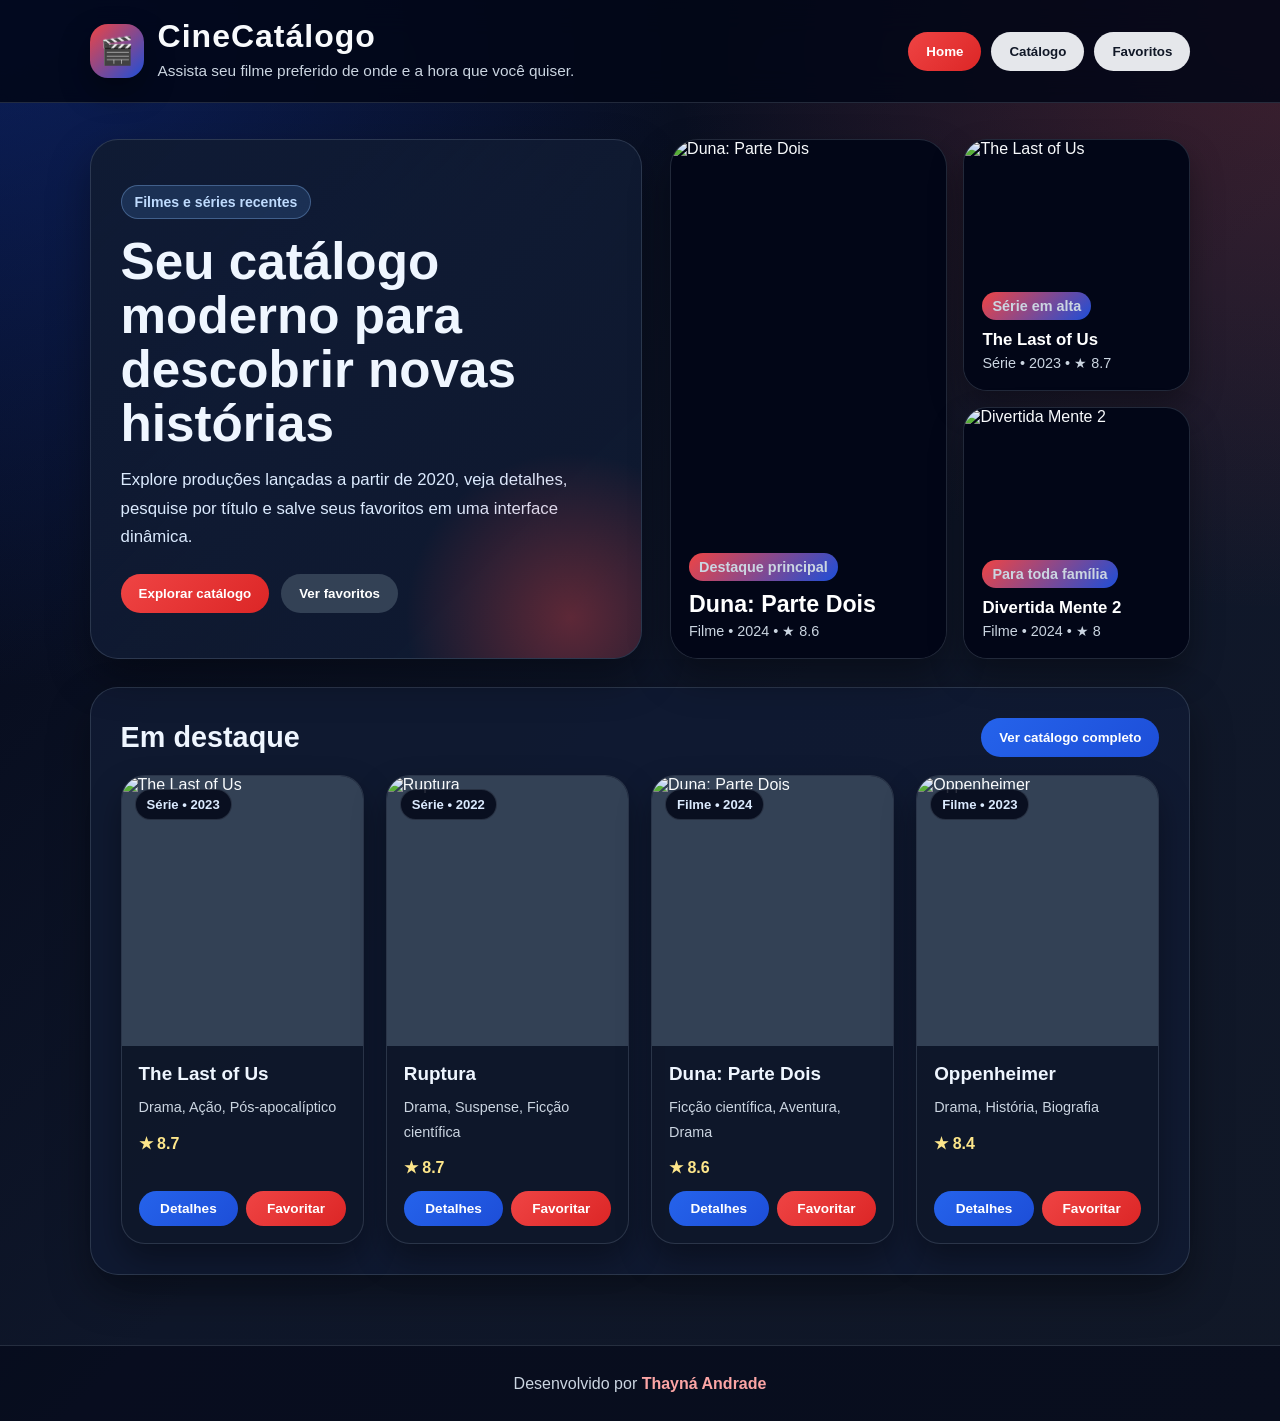
==== index.html @ d2de78ad "Update index.html" ====
<!-- Linha 1: Informa ao navegador que o arquivo usa HTML5. -->
<!DOCTYPE html>
<!-- Linha 2: Inicia o documento HTML e define o idioma da página. -->
<html lang="pt-BR">
<!-- Linha 3: Inicia a área de configurações do documento. -->
<head>
  <!-- Linha 4: Define a codificação de caracteres para aceitar acentos. -->
  <meta charset="UTF-8">
  <!-- Linha 5: Ajusta a visualização do site em telas menores. -->
  <meta name="viewport" content="width=device-width, initial-scale=1.0">
  <!-- Linha 6: Define o título que aparece na aba do navegador. -->
  <title>CinePlay</title>

  <!-- Linha 8: Inicia o bloco de CSS interno do site. -->
  <style>
    /* Linha 9: Inicia a estilização do seletor *. */
    * {
      /* Linha 10: Define a propriedade CSS box-sizing. */
      box-sizing: border-box;
      /* Linha 11: Define a propriedade CSS margin. */
      margin: 0;
      /* Linha 12: Define a propriedade CSS padding. */
      padding: 0;
    /* Linha 13: Fecha o bloco de estilização atual. */
    }

    /* Linha 15: Inicia a estilização do seletor :root. */
    :root {
      /* Linha 16: Define a propriedade CSS --azul-card. */
      --azul-card: #101b33;
      /* Linha 17: Define a propriedade CSS --azul-medio. */
      --azul-medio: #1d4ed8;
      /* Linha 18: Define a propriedade CSS --azul-claro. */
      --azul-claro: #60a5fa;
      /* Linha 19: Define a propriedade CSS --vermelho. */
      --vermelho: #ef4444;
      /* Linha 20: Define a propriedade CSS --texto. */
      --texto: #f8fafc;
      /* Linha 21: Define a propriedade CSS --texto-suave. */
      --texto-suave: #cbd5e1;
      /* Linha 22: Define a propriedade CSS --borda. */
      --borda: rgba(148, 163, 184, 0.22);
    /* Linha 23: Fecha o bloco de estilização atual. */
    }

    /* Linha 25: Inicia a estilização do seletor body. */
    body {
      /* Linha 26: Define a propriedade CSS font-family. */
      font-family: Arial, Helvetica, sans-serif;
      /* Linha 27: Define a propriedade CSS min-height. */
      min-height: 100vh;
      /* Linha 28: Define a propriedade CSS color. */
      color: var(--texto);
      /* Linha 29: Define a propriedade CSS background. */
      background:
        /* Linha 30: Mantém uma regra de estilo da página. */
        radial-gradient(circle at top left, rgba(29, 78, 216, 0.35), transparent 36%),
        /* Linha 31: Mantém uma regra de estilo da página. */
        radial-gradient(circle at top right, rgba(239, 68, 68, 0.22), transparent 32%),
        /* Linha 32: Mantém uma regra de estilo da página. */
        linear-gradient(135deg, #020617, #0f172a 55%, #111827);
    /* Linha 33: Fecha o bloco de estilização atual. */
    }

    /* Linha 35: Inicia a estilização do seletor header. */
    header {
      /* Linha 36: Define a propriedade CSS position. */
      position: sticky;
      /* Linha 37: Define a propriedade CSS top. */
      top: 0;
      /* Linha 38: Define a propriedade CSS z-index. */
      z-index: 10;
      /* Linha 39: Define a propriedade CSS backdrop-filter. */
      backdrop-filter: blur(16px);
      /* Linha 40: Define a propriedade CSS background. */
      background: rgba(2, 6, 23, 0.86);
      /* Linha 41: Define a propriedade CSS border-bottom. */
      border-bottom: 1px solid var(--borda);
      /* Linha 42: Define a propriedade CSS padding. */
      padding: 18px 7%;
      /* Linha 43: Define a propriedade CSS display. */
      display: flex;
      /* Linha 44: Define a propriedade CSS justify-content. */
      justify-content: space-between;
      /* Linha 45: Define a propriedade CSS align-items. */
      align-items: center;
      /* Linha 46: Define a propriedade CSS gap. */
      gap: 18px;
      /* Linha 47: Define a propriedade CSS flex-wrap. */
      flex-wrap: wrap;
    /* Linha 48: Fecha o bloco de estilização atual. */
    }

    /* Linha 50: Inicia a estilização do seletor .logo-area. */
    .logo-area {
      /* Linha 51: Define a propriedade CSS display. */
      display: flex;
      /* Linha 52: Define a propriedade CSS align-items. */
      align-items: center;
      /* Linha 53: Define a propriedade CSS gap. */
      gap: 14px;
    /* Linha 54: Fecha o bloco de estilização atual. */
    }

    /* Linha 56: Inicia a estilização do seletor .logo. */
    .logo {
      /* Linha 57: Define a propriedade CSS width. */
      width: 54px;
      /* Linha 58: Define a propriedade CSS height. */
      height: 54px;
      /* Linha 59: Define a propriedade CSS display. */
      display: grid;
      /* Linha 60: Define a propriedade CSS place-items. */
      place-items: center;
      /* Linha 61: Define a propriedade CSS border-radius. */
      border-radius: 18px;
      /* Linha 62: Define a propriedade CSS background. */
      background: linear-gradient(135deg, var(--vermelho), var(--azul-medio));
      /* Linha 63: Define a propriedade CSS font-size. */
      font-size: 1.7rem;
      /* Linha 64: Define a propriedade CSS box-shadow. */
      box-shadow: 0 14px 30px rgba(0, 0, 0, 0.35);
    /* Linha 65: Fecha o bloco de estilização atual. */
    }

    /* Linha 67: Inicia a estilização do seletor h1. */
    h1 {
      /* Linha 68: Define a propriedade CSS font-size. */
      font-size: 2rem;
      /* Linha 69: Define a propriedade CSS letter-spacing. */
      letter-spacing: 1px;
    /* Linha 70: Fecha o bloco de estilização atual. */
    }

    /* Linha 72: Inicia a estilização do seletor header p. */
    header p {
      /* Linha 73: Define a propriedade CSS color. */
      color: var(--texto-suave);
      /* Linha 74: Define a propriedade CSS margin-top. */
      margin-top: 3px;
      /* Linha 75: Define a propriedade CSS font-size. */
      font-size: 0.96rem;
    /* Linha 76: Fecha o bloco de estilização atual. */
    }

    /* Linha 78: Inicia a estilização do seletor nav. */
    nav {
      /* Linha 79: Define a propriedade CSS display. */
      display: flex;
      /* Linha 80: Define a propriedade CSS gap. */
      gap: 10px;
      /* Linha 81: Define a propriedade CSS flex-wrap. */
      flex-wrap: wrap;
    /* Linha 82: Fecha o bloco de estilização atual. */
    }

    /* Linha 84: Inicia a estilização do seletor button. */
    button {
      /* Linha 85: Define a propriedade CSS border. */
      border: none;
      /* Linha 86: Define a propriedade CSS border-radius. */
      border-radius: 999px;
      /* Linha 87: Define a propriedade CSS padding. */
      padding: 12px 18px;
      /* Linha 88: Define a propriedade CSS cursor. */
      cursor: pointer;
      /* Linha 89: Define a propriedade CSS font-weight. */
      font-weight: 700;
      /* Linha 90: Define a propriedade CSS background. */
      background: #e5e7eb;
      /* Linha 91: Define a propriedade CSS color. */
      color: #111827;
      /* Linha 92: Define a propriedade CSS transition. */
      transition: 0.22s;
    /* Linha 93: Fecha o bloco de estilização atual. */
    }

    /* Linha 95: Inicia a estilização do seletor button:hover. */
    button:hover {
      /* Linha 96: Define a propriedade CSS transform. */
      transform: translateY(-2px);
      /* Linha 97: Define a propriedade CSS box-shadow. */
      box-shadow: 0 10px 22px rgba(0, 0, 0, 0.28);
    /* Linha 98: Fecha o bloco de estilização atual. */
    }

    /* Linha 100: Mantém uma regra de estilo da página. */
    button.ativo,
    /* Linha 101: Inicia a estilização do seletor .btn-vermelho. */
    .btn-vermelho {
      /* Linha 102: Define a propriedade CSS color. */
      color: #fff;
      /* Linha 103: Define a propriedade CSS background. */
      background: linear-gradient(135deg, #ef4444, #dc2626);
    /* Linha 104: Fecha o bloco de estilização atual. */
    }

    /* Linha 106: Inicia a estilização do seletor .btn-azul. */
    .btn-azul {
      /* Linha 107: Define a propriedade CSS color. */
      color: white;
      /* Linha 108: Define a propriedade CSS background. */
      background: linear-gradient(135deg, #2563eb, #1d4ed8);
    /* Linha 109: Fecha o bloco de estilização atual. */
    }

    /* Linha 111: Inicia a estilização do seletor .btn-neutro. */
    .btn-neutro {
      /* Linha 112: Define a propriedade CSS color. */
      color: white;
      /* Linha 113: Define a propriedade CSS background. */
      background: #334155;
    /* Linha 114: Fecha o bloco de estilização atual. */
    }

    /* Linha 116: Inicia a estilização do seletor main. */
    main {
      /* Linha 117: Define a propriedade CSS padding. */
      padding: 36px 7%;
    /* Linha 118: Fecha o bloco de estilização atual. */
    }

    /* Linha 120: Inicia a estilização do seletor .hero. */
    .hero {
      /* Linha 121: Define a propriedade CSS display. */
      display: grid;
      /* Linha 122: Define a propriedade CSS grid-template-columns. */
      grid-template-columns: 1.03fr 0.97fr;
      /* Linha 123: Define a propriedade CSS gap. */
      gap: 28px;
      /* Linha 124: Define a propriedade CSS align-items. */
      align-items: stretch;
    /* Linha 125: Fecha o bloco de estilização atual. */
    }

    /* Linha 127: Inicia a estilização do seletor .caixa. */
    .caixa {
      /* Linha 128: Define a propriedade CSS background. */
      background: rgba(16, 27, 51, 0.88);
      /* Linha 129: Define a propriedade CSS border. */
      border: 1px solid var(--borda);
      /* Linha 130: Define a propriedade CSS border-radius. */
      border-radius: 28px;
      /* Linha 131: Define a propriedade CSS padding. */
      padding: 30px;
      /* Linha 132: Define a propriedade CSS box-shadow. */
      box-shadow: 0 18px 42px rgba(0, 0, 0, 0.36);
    /* Linha 133: Fecha o bloco de estilização atual. */
    }

    /* Linha 135: Inicia a estilização do seletor .hero-principal. */
    .hero-principal {
      /* Linha 136: Define a propriedade CSS position. */
      position: relative;
      /* Linha 137: Define a propriedade CSS overflow. */
      overflow: hidden;
      /* Linha 138: Define a propriedade CSS min-height. */
      min-height: 520px;
      /* Linha 139: Define a propriedade CSS display. */
      display: flex;
      /* Linha 140: Define a propriedade CSS flex-direction. */
      flex-direction: column;
      /* Linha 141: Define a propriedade CSS justify-content. */
      justify-content: center;
      /* Linha 142: Define a propriedade CSS background. */
      background:
        /* Linha 143: Mantém uma regra de estilo da página. */
        linear-gradient(135deg, rgba(16, 27, 51, 0.96), rgba(16, 27, 51, 0.80)),
        /* Linha 144: Define a propriedade CSS url("https. */
        url("https://image.tmdb.org/t/p/w1280/8rpDcsfLJypbO6vREc0547VKqEv.jpg");
      /* Linha 145: Define a propriedade CSS background-size. */
      background-size: cover;
      /* Linha 146: Define a propriedade CSS background-position. */
      background-position: center;
    /* Linha 147: Fecha o bloco de estilização atual. */
    }

    /* Linha 149: Inicia a estilização do seletor .hero-principal::after. */
    .hero-principal::after {
      /* Linha 150: Define a propriedade CSS content. */
      content: "";
      /* Linha 151: Define a propriedade CSS position. */
      position: absolute;
      /* Linha 152: Define a propriedade CSS right. */
      right: -110px;
      /* Linha 153: Define a propriedade CSS bottom. */
      bottom: -140px;
      /* Linha 154: Define a propriedade CSS width. */
      width: 360px;
      /* Linha 155: Define a propriedade CSS height. */
      height: 360px;
      /* Linha 156: Define a propriedade CSS border-radius. */
      border-radius: 50%;
      /* Linha 157: Define a propriedade CSS background. */
      background: radial-gradient(circle, rgba(239, 68, 68, 0.35), transparent 65%);
    /* Linha 158: Fecha o bloco de estilização atual. */
    }

    /* Linha 160: Inicia a estilização do seletor .tag. */
    .tag {
      /* Linha 161: Define a propriedade CSS width. */
      width: fit-content;
      /* Linha 162: Define a propriedade CSS background. */
      background: rgba(96, 165, 250, 0.16);
      /* Linha 163: Define a propriedade CSS color. */
      color: #bfdbfe;
      /* Linha 164: Define a propriedade CSS border. */
      border: 1px solid rgba(147, 197, 253, 0.32);
      /* Linha 165: Define a propriedade CSS padding. */
      padding: 8px 13px;
      /* Linha 166: Define a propriedade CSS border-radius. */
      border-radius: 999px;
      /* Linha 167: Define a propriedade CSS display. */
      display: inline-block;
      /* Linha 168: Define a propriedade CSS margin-bottom. */
      margin-bottom: 16px;
      /* Linha 169: Define a propriedade CSS font-size. */
      font-size: 0.88rem;
      /* Linha 170: Define a propriedade CSS font-weight. */
      font-weight: bold;
    /* Linha 171: Fecha o bloco de estilização atual. */
    }

    /* Linha 173: Inicia a estilização do seletor h2. */
    h2 {
      /* Linha 174: Define a propriedade CSS color. */
      color: #eff6ff;
      /* Linha 175: Define a propriedade CSS font-size. */
      font-size: clamp(2rem, 4vw, 4rem);
      /* Linha 176: Define a propriedade CSS line-height. */
      line-height: 1.05;
      /* Linha 177: Define a propriedade CSS margin-bottom. */
      margin-bottom: 16px;
    /* Linha 178: Fecha o bloco de estilização atual. */
    }

    /* Linha 180: Inicia a estilização do seletor h3. */
    h3 {
      /* Linha 181: Define a propriedade CSS color. */
      color: #bfdbfe;
      /* Linha 182: Define a propriedade CSS margin-bottom. */
      margin-bottom: 12px;
    /* Linha 183: Fecha o bloco de estilização atual. */
    }

    /* Linha 185: Inicia a estilização do seletor p. */
    p {
      /* Linha 186: Define a propriedade CSS line-height. */
      line-height: 1.7;
    /* Linha 187: Fecha o bloco de estilização atual. */
    }

    /* Linha 189: Inicia a estilização do seletor .hero p. */
    .hero p {
      /* Linha 190: Define a propriedade CSS max-width. */
      max-width: 680px;
      /* Linha 191: Define a propriedade CSS color. */
      color: #dbeafe;
      /* Linha 192: Define a propriedade CSS margin-bottom. */
      margin-bottom: 22px;
      /* Linha 193: Define a propriedade CSS font-size. */
      font-size: 1.05rem;
    /* Linha 194: Fecha o bloco de estilização atual. */
    }

    /* Linha 196: Inicia a estilização do seletor .hero-acoes. */
    .hero-acoes {
      /* Linha 197: Define a propriedade CSS display. */
      display: flex;
      /* Linha 198: Define a propriedade CSS gap. */
      gap: 12px;
      /* Linha 199: Define a propriedade CSS flex-wrap. */
      flex-wrap: wrap;
      /* Linha 200: Define a propriedade CSS position. */
      position: relative;
      /* Linha 201: Define a propriedade CSS z-index. */
      z-index: 1;
    /* Linha 202: Fecha o bloco de estilização atual. */
    }

    /* Linha 204: Inicia a estilização do seletor .vitrine-home. */
    .vitrine-home {
      /* Linha 205: Define a propriedade CSS display. */
      display: grid;
      /* Linha 206: Define a propriedade CSS grid-template-columns. */
      grid-template-columns: 1.1fr 0.9fr;
      /* Linha 207: Define a propriedade CSS gap. */
      gap: 16px;
      /* Linha 208: Define a propriedade CSS min-height. */
      min-height: 520px;
    /* Linha 209: Fecha o bloco de estilização atual. */
    }

    /* Linha 211: Inicia a estilização do seletor .vitrine-principal. */
    .vitrine-principal {
      /* Linha 212: Define a propriedade CSS position. */
      position: relative;
      /* Linha 213: Define a propriedade CSS overflow. */
      overflow: hidden;
      /* Linha 214: Define a propriedade CSS border-radius. */
      border-radius: 28px;
      /* Linha 215: Define a propriedade CSS border. */
      border: 1px solid var(--borda);
      /* Linha 216: Define a propriedade CSS box-shadow. */
      box-shadow: 0 18px 38px rgba(0, 0, 0, 0.38);
      /* Linha 217: Define a propriedade CSS min-height. */
      min-height: 520px;
      /* Linha 218: Define a propriedade CSS cursor. */
      cursor: pointer;
      /* Linha 219: Define a propriedade CSS background. */
      background: #020617;
    /* Linha 220: Fecha o bloco de estilização atual. */
    }

    /* Linha 222: Inicia a estilização do seletor .vitrine-principal img. */
    .vitrine-principal img {
      /* Linha 223: Define a propriedade CSS width. */
      width: 100%;
      /* Linha 224: Define a propriedade CSS height. */
      height: 100%;
      /* Linha 225: Define a propriedade CSS object-fit. */
      object-fit: cover;
      /* Linha 226: Define a propriedade CSS display. */
      display: block;
      /* Linha 227: Define a propriedade CSS transition. */
      transition: 0.35s;
    /* Linha 228: Fecha o bloco de estilização atual. */
    }

    /* Linha 230: Define a propriedade CSS .vitrine-principal. */
    .vitrine-principal:hover img,
    /* Linha 231: Inicia a estilização do seletor .mini-poster:hover img. */
    .mini-poster:hover img {
      /* Linha 232: Define a propriedade CSS transform. */
      transform: scale(1.06);
    /* Linha 233: Fecha o bloco de estilização atual. */
    }

    /* Linha 235: Inicia a estilização do seletor .vitrine-coluna. */
    .vitrine-coluna {
      /* Linha 236: Define a propriedade CSS display. */
      display: grid;
      /* Linha 237: Define a propriedade CSS grid-template-rows. */
      grid-template-rows: 1fr 1fr;
      /* Linha 238: Define a propriedade CSS gap. */
      gap: 16px;
    /* Linha 239: Fecha o bloco de estilização atual. */
    }

    /* Linha 241: Inicia a estilização do seletor .mini-poster. */
    .mini-poster {
      /* Linha 242: Define a propriedade CSS position. */
      position: relative;
      /* Linha 243: Define a propriedade CSS overflow. */
      overflow: hidden;
      /* Linha 244: Define a propriedade CSS border-radius. */
      border-radius: 24px;
      /* Linha 245: Define a propriedade CSS border. */
      border: 1px solid var(--borda);
      /* Linha 246: Define a propriedade CSS box-shadow. */
      box-shadow: 0 16px 32px rgba(0, 0, 0, 0.34);
      /* Linha 247: Define a propriedade CSS cursor. */
      cursor: pointer;
      /* Linha 248: Define a propriedade CSS background. */
      background: #020617;
      /* Linha 249: Define a propriedade CSS min-height. */
      min-height: 250px;
    /* Linha 250: Fecha o bloco de estilização atual. */
    }

    /* Linha 252: Inicia a estilização do seletor .mini-poster img. */
    .mini-poster img {
      /* Linha 253: Define a propriedade CSS width. */
      width: 100%;
      /* Linha 254: Define a propriedade CSS height. */
      height: 100%;
      /* Linha 255: Define a propriedade CSS object-fit. */
      object-fit: cover;
      /* Linha 256: Define a propriedade CSS display. */
      display: block;
      /* Linha 257: Define a propriedade CSS transition. */
      transition: 0.35s;
    /* Linha 258: Fecha o bloco de estilização atual. */
    }

    /* Linha 260: Inicia a estilização do seletor .vitrine-info. */
    .vitrine-info {
      /* Linha 261: Define a propriedade CSS position. */
      position: absolute;
      /* Linha 262: Define a propriedade CSS left. */
      left: 0;
      /* Linha 263: Define a propriedade CSS right. */
      right: 0;
      /* Linha 264: Define a propriedade CSS bottom. */
      bottom: 0;
      /* Linha 265: Define a propriedade CSS padding. */
      padding: 18px;
      /* Linha 266: Define a propriedade CSS background. */
      background: linear-gradient(transparent, rgba(2, 6, 23, 0.96));
    /* Linha 267: Fecha o bloco de estilização atual. */
    }

    /* Linha 269: Inicia a estilização do seletor .selo. */
    .selo {
      /* Linha 270: Define a propriedade CSS display. */
      display: inline-block;
      /* Linha 271: Define a propriedade CSS padding. */
      padding: 6px 10px;
      /* Linha 272: Define a propriedade CSS font-size. */
      font-size: 0.78rem;
      /* Linha 273: Define a propriedade CSS font-weight. */
      font-weight: 700;
      /* Linha 274: Define a propriedade CSS border-radius. */
      border-radius: 999px;
      /* Linha 275: Define a propriedade CSS color. */
      color: white;
      /* Linha 276: Define a propriedade CSS background. */
      background: linear-gradient(135deg, #ef4444, #1d4ed8);
      /* Linha 277: Define a propriedade CSS margin-bottom. */
      margin-bottom: 10px;
    /* Linha 278: Fecha o bloco de estilização atual. */
    }

    /* Linha 280: Inicia a estilização do seletor .vitrine-info strong. */
    .vitrine-info strong {
      /* Linha 281: Define a propriedade CSS display. */
      display: block;
      /* Linha 282: Define a propriedade CSS color. */
      color: white;
      /* Linha 283: Define a propriedade CSS font-size. */
      font-size: 1.05rem;
      /* Linha 284: Define a propriedade CSS margin-bottom. */
      margin-bottom: 4px;
    /* Linha 285: Fecha o bloco de estilização atual. */
    }

    /* Linha 287: Inicia a estilização do seletor .vitrine-principal .vitrine-info strong. */
    .vitrine-principal .vitrine-info strong {
      /* Linha 288: Define a propriedade CSS font-size. */
      font-size: 1.45rem;
    /* Linha 289: Fecha o bloco de estilização atual. */
    }

    /* Linha 291: Inicia a estilização do seletor .vitrine-info span. */
    .vitrine-info span {
      /* Linha 292: Define a propriedade CSS color. */
      color: #cbd5e1;
      /* Linha 293: Define a propriedade CSS font-size. */
      font-size: 0.9rem;
    /* Linha 294: Fecha o bloco de estilização atual. */
    }

    /* Linha 296: Inicia a estilização do seletor .secao-em-alta. */
    .secao-em-alta {
      /* Linha 297: Define a propriedade CSS margin-top. */
      margin-top: 28px;
    /* Linha 298: Fecha o bloco de estilização atual. */
    }

    /* Linha 300: Inicia a estilização do seletor .topo-secao. */
    .topo-secao {
      /* Linha 301: Define a propriedade CSS display. */
      display: flex;
      /* Linha 302: Define a propriedade CSS justify-content. */
      justify-content: space-between;
      /* Linha 303: Define a propriedade CSS align-items. */
      align-items: center;
      /* Linha 304: Define a propriedade CSS gap. */
      gap: 14px;
      /* Linha 305: Define a propriedade CSS flex-wrap. */
      flex-wrap: wrap;
      /* Linha 306: Define a propriedade CSS margin-bottom. */
      margin-bottom: 18px;
    /* Linha 307: Fecha o bloco de estilização atual. */
    }

    /* Linha 309: Inicia a estilização do seletor .topo-secao h2. */
    .topo-secao h2 {
      /* Linha 310: Define a propriedade CSS font-size. */
      font-size: 1.8rem;
      /* Linha 311: Define a propriedade CSS margin-bottom. */
      margin-bottom: 0;
    /* Linha 312: Fecha o bloco de estilização atual. */
    }

    /* Linha 314: Inicia a estilização do seletor .form-busca. */
    .form-busca {
      /* Linha 315: Define a propriedade CSS display. */
      display: grid;
      /* Linha 316: Define a propriedade CSS grid-template-columns. */
      grid-template-columns: 1fr auto;
      /* Linha 317: Define a propriedade CSS gap. */
      gap: 12px;
      /* Linha 318: Define a propriedade CSS margin. */
      margin: 24px 0;
    /* Linha 319: Fecha o bloco de estilização atual. */
    }

    /* Linha 321: Inicia a estilização do seletor .form-busca input. */
    .form-busca input {
      /* Linha 322: Define a propriedade CSS min-width. */
      min-width: 220px;
      /* Linha 323: Define a propriedade CSS padding. */
      padding: 15px 17px;
      /* Linha 324: Define a propriedade CSS border. */
      border: 1px solid var(--borda);
      /* Linha 325: Define a propriedade CSS border-radius. */
      border-radius: 999px;
      /* Linha 326: Define a propriedade CSS outline. */
      outline: none;
      /* Linha 327: Define a propriedade CSS font-size. */
      font-size: 1rem;
      /* Linha 328: Define a propriedade CSS color. */
      color: white;
      /* Linha 329: Define a propriedade CSS background. */
      background: rgba(2, 6, 23, 0.58);
    /* Linha 330: Fecha o bloco de estilização atual. */
    }

    /* Linha 332: Inicia a estilização do seletor .form-busca input::placeholder. */
    .form-busca input::placeholder {
      /* Linha 333: Define a propriedade CSS color. */
      color: #94a3b8;
    /* Linha 334: Fecha o bloco de estilização atual. */
    }

    /* Linha 336: Inicia a estilização do seletor .filtros. */
    .filtros {
      /* Linha 337: Define a propriedade CSS display. */
      display: flex;
      /* Linha 338: Define a propriedade CSS gap. */
      gap: 10px;
      /* Linha 339: Define a propriedade CSS flex-wrap. */
      flex-wrap: wrap;
      /* Linha 340: Define a propriedade CSS margin-bottom. */
      margin-bottom: 26px;
    /* Linha 341: Fecha o bloco de estilização atual. */
    }

    /* Linha 343: Inicia a estilização do seletor .filtro-chip. */
    .filtro-chip {
      /* Linha 344: Define a propriedade CSS border. */
      border: 1px solid rgba(147, 197, 253, 0.22);
      /* Linha 345: Define a propriedade CSS background. */
      background: rgba(96, 165, 250, 0.12);
      /* Linha 346: Define a propriedade CSS color. */
      color: #dbeafe;
      /* Linha 347: Define a propriedade CSS padding. */
      padding: 11px 16px;
      /* Linha 348: Define a propriedade CSS border-radius. */
      border-radius: 999px;
      /* Linha 349: Define a propriedade CSS font-size. */
      font-size: 0.94rem;
      /* Linha 350: Define a propriedade CSS cursor. */
      cursor: pointer;
      /* Linha 351: Define a propriedade CSS transition. */
      transition: 0.22s;
      /* Linha 352: Define a propriedade CSS font-weight. */
      font-weight: 700;
    /* Linha 353: Fecha o bloco de estilização atual. */
    }

    /* Linha 355: Define a propriedade CSS .filtro-chip. */
    .filtro-chip:hover,
    /* Linha 356: Inicia a estilização do seletor .filtro-chip.ativo. */
    .filtro-chip.ativo {
      /* Linha 357: Define a propriedade CSS background. */
      background: linear-gradient(135deg, #2563eb, #ef4444);
      /* Linha 358: Define a propriedade CSS color. */
      color: white;
      /* Linha 359: Define a propriedade CSS transform. */
      transform: translateY(-2px);
      /* Linha 360: Define a propriedade CSS box-shadow. */
      box-shadow: 0 10px 22px rgba(0,0,0,0.28);
    /* Linha 361: Fecha o bloco de estilização atual. */
    }

    /* Linha 363: Inicia a estilização do seletor .grade. */
    .grade {
      /* Linha 364: Define a propriedade CSS display. */
      display: grid;
      /* Linha 365: Define a propriedade CSS grid-template-columns. */
      grid-template-columns: repeat(auto-fit, minmax(225px, 1fr));
      /* Linha 366: Define a propriedade CSS gap. */
      gap: 22px;
    /* Linha 367: Fecha o bloco de estilização atual. */
    }

    /* Linha 369: Inicia a estilização do seletor .grade-home. */
    .grade-home {
      /* Linha 370: Define a propriedade CSS grid-template-columns. */
      grid-template-columns: repeat(auto-fit, minmax(180px, 1fr));
    /* Linha 371: Fecha o bloco de estilização atual. */
    }

    /* Linha 373: Inicia a estilização do seletor .card. */
    .card {
      /* Linha 374: Define a propriedade CSS position. */
      position: relative;
      /* Linha 375: Define a propriedade CSS background. */
      background: rgba(15, 23, 42, 0.92);
      /* Linha 376: Define a propriedade CSS border. */
      border: 1px solid var(--borda);
      /* Linha 377: Define a propriedade CSS border-radius. */
      border-radius: 24px;
      /* Linha 378: Define a propriedade CSS overflow. */
      overflow: hidden;
      /* Linha 379: Define a propriedade CSS box-shadow. */
      box-shadow: 0 16px 32px rgba(0, 0, 0, 0.35);
      /* Linha 380: Define a propriedade CSS display. */
      display: flex;
      /* Linha 381: Define a propriedade CSS flex-direction. */
      flex-direction: column;
      /* Linha 382: Define a propriedade CSS transition. */
      transition: 0.25s;
    /* Linha 383: Fecha o bloco de estilização atual. */
    }

    /* Linha 385: Inicia a estilização do seletor .card:hover. */
    .card:hover {
      /* Linha 386: Define a propriedade CSS transform. */
      transform: translateY(-6px);
      /* Linha 387: Define a propriedade CSS border-color. */
      border-color: rgba(96, 165, 250, 0.55);
    /* Linha 388: Fecha o bloco de estilização atual. */
    }

    /* Linha 390: Inicia a estilização do seletor .card img. */
    .card img {
      /* Linha 391: Define a propriedade CSS width. */
      width: 100%;
      /* Linha 392: Define a propriedade CSS height. */
      height: 330px;
      /* Linha 393: Define a propriedade CSS object-fit. */
      object-fit: cover;
      /* Linha 394: Define a propriedade CSS background. */
      background: #334155;
    /* Linha 395: Fecha o bloco de estilização atual. */
    }

    /* Linha 397: Inicia a estilização do seletor .grade-home .card img. */
    .grade-home .card img {
      /* Linha 398: Define a propriedade CSS height. */
      height: 270px;
    /* Linha 399: Fecha o bloco de estilização atual. */
    }

    /* Linha 401: Inicia a estilização do seletor .ano-badge. */
    .ano-badge {
      /* Linha 402: Define a propriedade CSS position. */
      position: absolute;
      /* Linha 403: Define a propriedade CSS top. */
      top: 13px;
      /* Linha 404: Define a propriedade CSS left. */
      left: 13px;
      /* Linha 405: Define a propriedade CSS background. */
      background: rgba(2, 6, 23, 0.84);
      /* Linha 406: Define a propriedade CSS border. */
      border: 1px solid var(--borda);
      /* Linha 407: Define a propriedade CSS color. */
      color: #dbeafe;
      /* Linha 408: Define a propriedade CSS border-radius. */
      border-radius: 999px;
      /* Linha 409: Define a propriedade CSS padding. */
      padding: 7px 11px;
      /* Linha 410: Define a propriedade CSS font-size. */
      font-size: 0.82rem;
      /* Linha 411: Define a propriedade CSS font-weight. */
      font-weight: bold;
    /* Linha 412: Fecha o bloco de estilização atual. */
    }

    /* Linha 414: Inicia a estilização do seletor .card-conteudo. */
    .card-conteudo {
      /* Linha 415: Define a propriedade CSS padding. */
      padding: 17px;
      /* Linha 416: Define a propriedade CSS display. */
      display: flex;
      /* Linha 417: Define a propriedade CSS flex-direction. */
      flex-direction: column;
      /* Linha 418: Define a propriedade CSS gap. */
      gap: 10px;
      /* Linha 419: Define a propriedade CSS flex. */
      flex: 1;
    /* Linha 420: Fecha o bloco de estilização atual. */
    }

    /* Linha 422: Inicia a estilização do seletor .card h3. */
    .card h3 {
      /* Linha 423: Define a propriedade CSS color. */
      color: #eff6ff;
      /* Linha 424: Define a propriedade CSS font-size. */
      font-size: 1.18rem;
      /* Linha 425: Define a propriedade CSS margin-bottom. */
      margin-bottom: 0;
    /* Linha 426: Fecha o bloco de estilização atual. */
    }

    /* Linha 428: Inicia a estilização do seletor .generos. */
    .generos {
      /* Linha 429: Define a propriedade CSS font-size. */
      font-size: 0.9rem;
      /* Linha 430: Define a propriedade CSS color. */
      color: #cbd5e1;
    /* Linha 431: Fecha o bloco de estilização atual. */
    }

    /* Linha 433: Inicia a estilização do seletor .nota. */
    .nota {
      /* Linha 434: Define a propriedade CSS color. */
      color: #fde68a;
      /* Linha 435: Define a propriedade CSS font-weight. */
      font-weight: bold;
    /* Linha 436: Fecha o bloco de estilização atual. */
    }

    /* Linha 438: Inicia a estilização do seletor .botoes-card. */
    .botoes-card {
      /* Linha 439: Define a propriedade CSS display. */
      display: flex;
      /* Linha 440: Define a propriedade CSS gap. */
      gap: 8px;
      /* Linha 441: Define a propriedade CSS flex-wrap. */
      flex-wrap: wrap;
      /* Linha 442: Define a propriedade CSS margin-top. */
      margin-top: auto;
    /* Linha 443: Fecha o bloco de estilização atual. */
    }

    /* Linha 445: Inicia a estilização do seletor .botoes-card button. */
    .botoes-card button {
      /* Linha 446: Define a propriedade CSS flex. */
      flex: 1;
      /* Linha 447: Define a propriedade CSS padding. */
      padding: 10px;
      /* Linha 448: Define a propriedade CSS font-size. */
      font-size: 0.85rem;
    /* Linha 449: Fecha o bloco de estilização atual. */
    }

    /* Linha 451: Inicia a estilização do seletor .detalhes. */
    .detalhes {
      /* Linha 452: Define a propriedade CSS display. */
      display: grid;
      /* Linha 453: Define a propriedade CSS grid-template-columns. */
      grid-template-columns: 310px 1fr;
      /* Linha 454: Define a propriedade CSS gap. */
      gap: 30px;
      /* Linha 455: Define a propriedade CSS background. */
      background: rgba(16, 27, 51, 0.9);
      /* Linha 456: Define a propriedade CSS border. */
      border: 1px solid var(--borda);
      /* Linha 457: Define a propriedade CSS padding. */
      padding: 30px;
      /* Linha 458: Define a propriedade CSS border-radius. */
      border-radius: 28px;
      /* Linha 459: Define a propriedade CSS box-shadow. */
      box-shadow: 0 18px 42px rgba(0, 0, 0, 0.36);
    /* Linha 460: Fecha o bloco de estilização atual. */
    }

    /* Linha 462: Inicia a estilização do seletor .detalhes img. */
    .detalhes img {
      /* Linha 463: Define a propriedade CSS width. */
      width: 100%;
      /* Linha 464: Define a propriedade CSS border-radius. */
      border-radius: 22px;
      /* Linha 465: Define a propriedade CSS box-shadow. */
      box-shadow: 0 16px 32px rgba(0, 0, 0, 0.38);
    /* Linha 466: Fecha o bloco de estilização atual. */
    }

    /* Linha 468: Inicia a estilização do seletor .detalhes h2. */
    .detalhes h2 {
      /* Linha 469: Define a propriedade CSS font-size. */
      font-size: clamp(2rem, 3vw, 3.2rem);
    /* Linha 470: Fecha o bloco de estilização atual. */
    }

    /* Linha 472: Inicia a estilização do seletor .detalhes p. */
    .detalhes p {
      /* Linha 473: Define a propriedade CSS margin-bottom. */
      margin-bottom: 11px;
      /* Linha 474: Define a propriedade CSS color. */
      color: #e5e7eb;
    /* Linha 475: Fecha o bloco de estilização atual. */
    }

    /* Linha 477: Inicia a estilização do seletor .aviso. */
    .aviso {
      /* Linha 478: Define a propriedade CSS background. */
      background: rgba(127, 29, 29, 0.85);
      /* Linha 479: Define a propriedade CSS color. */
      color: white;
      /* Linha 480: Define a propriedade CSS padding. */
      padding: 16px;
      /* Linha 481: Define a propriedade CSS border-radius. */
      border-radius: 16px;
    /* Linha 482: Fecha o bloco de estilização atual. */
    }

    /* Linha 484: Inicia a estilização do seletor footer. */
    footer {
      /* Linha 485: Define a propriedade CSS text-align. */
      text-align: center;
      /* Linha 486: Define a propriedade CSS padding. */
      padding: 24px 7%;
      /* Linha 487: Define a propriedade CSS color. */
      color: #cbd5e1;
      /* Linha 488: Define a propriedade CSS border-top. */
      border-top: 1px solid var(--borda);
      /* Linha 489: Define a propriedade CSS margin-top. */
      margin-top: 34px;
      /* Linha 490: Define a propriedade CSS background. */
      background: rgba(2, 6, 23, 0.55);
    /* Linha 491: Fecha o bloco de estilização atual. */
    }

    /* Linha 493: Inicia a estilização do seletor footer strong. */
    footer strong {
      /* Linha 494: Define a propriedade CSS color. */
      color: #fca5a5;
    /* Linha 495: Fecha o bloco de estilização atual. */
    }

    /* Linha 497: Inicia a estilização do seletor @media (max-width: 950px). */
    @media (max-width: 950px) {
      /* Linha 498: Mantém uma regra de estilo da página. */
      .hero,
      /* Linha 499: Mantém uma regra de estilo da página. */
      .detalhes,
      /* Linha 500: Inicia a estilização do seletor .vitrine-home. */
      .vitrine-home {
        /* Linha 501: Define a propriedade CSS grid-template-columns. */
        grid-template-columns: 1fr;
      /* Linha 502: Fecha o bloco de estilização atual. */
      }

      /* Linha 504: Inicia a estilização do seletor .vitrine-coluna. */
      .vitrine-coluna {
        /* Linha 505: Define a propriedade CSS grid-template-rows. */
        grid-template-rows: auto;
        /* Linha 506: Define a propriedade CSS grid-template-columns. */
        grid-template-columns: 1fr 1fr;
      /* Linha 507: Fecha o bloco de estilização atual. */
      }

      /* Linha 509: Inicia a estilização do seletor .form-busca. */
      .form-busca {
        /* Linha 510: Define a propriedade CSS grid-template-columns. */
        grid-template-columns: 1fr;
      /* Linha 511: Fecha o bloco de estilização atual. */
      }

      /* Linha 513: Inicia a estilização do seletor header. */
      header {
        /* Linha 514: Define a propriedade CSS align-items. */
        align-items: flex-start;
      /* Linha 515: Fecha o bloco de estilização atual. */
      }
    /* Linha 516: Fecha o bloco de estilização atual. */
    }

    /* Linha 518: Inicia a estilização do seletor @media (max-width: 600px). */
    @media (max-width: 600px) {
      /* Linha 519: Inicia a estilização do seletor .vitrine-coluna. */
      .vitrine-coluna {
        /* Linha 520: Define a propriedade CSS grid-template-columns. */
        grid-template-columns: 1fr;
      /* Linha 521: Fecha o bloco de estilização atual. */
      }
    /* Linha 522: Fecha o bloco de estilização atual. */
    }
  /* Linha 523: Mantém uma regra de estilo da página. */
  </style>
<!-- Linha 524: Fecha a área de configurações do documento. -->
</head>

<!-- Linha 526: Inicia o conteúdo visível da página. -->
<body>
  <!-- Linha 527: Inicia a área de configurações do documento. -->
  <header>
    <!-- Linha 528: Cria uma divisão para organizar elementos na página. -->
    <div class="logo-area">
      <!-- Linha 529: Cria uma divisão para organizar elementos na página. -->
      <div class="logo">🎬</div>
      <!-- Linha 530: Cria uma divisão para organizar elementos na página. -->
      <div>
        <!-- Linha 531: Cria o título principal do site. -->
        <h1>CineCatálogo</h1>
        <!-- Linha 532: Cria um parágrafo de texto. -->
        <p>Assista seu filme preferido de onde e a hora que você quiser.</p>
      <!-- Linha 533: Fecha uma divisão da página. -->
      </div>
    <!-- Linha 534: Fecha uma divisão da página. -->
    </div>

    <!-- Linha 536: Inicia o menu de navegação. -->
    <nav>
      <!-- Linha 537: Cria um botão de navegação ou interação. -->
      <button id="btnHome" class="ativo">Home</button>
      <!-- Linha 538: Cria um botão de navegação ou interação. -->
      <button id="btnCatalogo">Catálogo</button>
      <!-- Linha 539: Cria um botão de navegação ou interação. -->
      <button id="btnFavoritos">Favoritos</button>
    <!-- Linha 540: Fecha o menu de navegação. -->
    </nav>
  <!-- Linha 541: Fecha a área de configurações do documento. -->
  </header>

  <!-- Linha 543: Cria a área principal onde o conteúdo será exibido pelo JavaScript. -->
  <main id="app"></main>

  <!-- Linha 545: Inicia o rodapé do site. -->
  <footer>
    <!-- Linha 546: Cria um parágrafo de texto. -->
    <p>Desenvolvido por <strong>Thayná Andrade</strong></p>
  <!-- Linha 547: Fecha o rodapé do site. -->
  </footer>

  <!-- Linha 549: Inicia o bloco de JavaScript interno do site. -->
  <script>
    // Linha 550: Cria uma constante usada no funcionamento do site.
    const app = document.getElementById("app");
    // Linha 551: Cria uma constante usada no funcionamento do site.
    const btnHome = document.getElementById("btnHome");
    // Linha 552: Cria uma constante usada no funcionamento do site.
    const btnCatalogo = document.getElementById("btnCatalogo");
    // Linha 553: Cria uma constante usada no funcionamento do site.
    const btnFavoritos = document.getElementById("btnFavoritos");

    // Linha 555: Cria uma variável que pode mudar durante a execução.
    let filtroAtual = "todos";
    // Linha 556: Cria uma variável que pode mudar durante a execução.
    let listaAtual = [];

    // Linha 558: Cria uma constante usada no funcionamento do site.
    const catalogoAtual = [
      // Linha 559: Organiza a abertura ou fechamento de uma estrutura do código.
      {
        // Linha 560: Executa uma instrução do JavaScript para controlar o site.
        id: 1,
        // Linha 561: Executa uma instrução do JavaScript para controlar o site.
        name: "Duna: Parte Dois",
        // Linha 562: Executa uma instrução do JavaScript para controlar o site.
        type: "Filme",
        // Linha 563: Executa uma instrução do JavaScript para controlar o site.
        genres: ["Ficção científica", "Aventura", "Drama"],
        // Linha 564: Executa uma instrução do JavaScript para controlar o site.
        rating: { average: 8.6 },
        // Linha 565: Executa uma instrução do JavaScript para controlar o site.
        image: { medium: "https://image.tmdb.org/t/p/w500/8b8R8l88Qje9dn9OE8PY05Nxl1X.jpg" },
        // Linha 566: Executa uma instrução do JavaScript para controlar o site.
        summary: "Paul Atreides une forças com Chani e os Fremen enquanto busca vingança contra aqueles que destruíram sua família.",
        // Linha 567: Executa uma instrução do JavaScript para controlar o site.
        status: "Lançado",
        // Linha 568: Executa uma instrução do JavaScript para controlar o site.
        language: "English",
        // Linha 569: Executa uma instrução do JavaScript para controlar o site.
        premiered: "2024-02-27"
      // Linha 570: Fecha o bloco de código atual.
      },
      // Linha 571: Organiza a abertura ou fechamento de uma estrutura do código.
      {
        // Linha 572: Executa uma instrução do JavaScript para controlar o site.
        id: 2,
        // Linha 573: Executa uma instrução do JavaScript para controlar o site.
        name: "Divertida Mente 2",
        // Linha 574: Executa uma instrução do JavaScript para controlar o site.
        type: "Filme",
        // Linha 575: Executa uma instrução do JavaScript para controlar o site.
        genres: ["Animação", "Família", "Comédia"],
        // Linha 576: Executa uma instrução do JavaScript para controlar o site.
        rating: { average: 8.0 },
        // Linha 577: Executa uma instrução do JavaScript para controlar o site.
        image: { medium: "https://image.tmdb.org/t/p/w500/vpnVM9B6NMmQpWeZvzLvDESb2QY.jpg" },
        // Linha 578: Executa uma instrução do JavaScript para controlar o site.
        summary: "Riley entra na adolescência e novas emoções passam a dividir espaço com Alegria, Tristeza, Raiva, Medo e Nojinho.",
        // Linha 579: Executa uma instrução do JavaScript para controlar o site.
        status: "Lançado",
        // Linha 580: Executa uma instrução do JavaScript para controlar o site.
        language: "English",
        // Linha 581: Executa uma instrução do JavaScript para controlar o site.
        premiered: "2024-06-12"
      // Linha 582: Fecha o bloco de código atual.
      },
      // Linha 583: Organiza a abertura ou fechamento de uma estrutura do código.
      {
        // Linha 584: Executa uma instrução do JavaScript para controlar o site.
        id: 3,
        // Linha 585: Executa uma instrução do JavaScript para controlar o site.
        name: "Oppenheimer",
        // Linha 586: Executa uma instrução do JavaScript para controlar o site.
        type: "Filme",
        // Linha 587: Executa uma instrução do JavaScript para controlar o site.
        genres: ["Drama", "História", "Biografia"],
        // Linha 588: Executa uma instrução do JavaScript para controlar o site.
        rating: { average: 8.4 },
        // Linha 589: Executa uma instrução do JavaScript para controlar o site.
        image: { medium: "https://image.tmdb.org/t/p/w500/8Gxv8gSFCU0XGDykEGv7zR1n2ua.jpg" },
        // Linha 590: Executa uma instrução do JavaScript para controlar o site.
        summary: "A trajetória de J. Robert Oppenheimer e sua participação no desenvolvimento da bomba atômica durante a Segunda Guerra Mundial.",
        // Linha 591: Executa uma instrução do JavaScript para controlar o site.
        status: "Lançado",
        // Linha 592: Executa uma instrução do JavaScript para controlar o site.
        language: "English",
        // Linha 593: Executa uma instrução do JavaScript para controlar o site.
        premiered: "2023-07-19"
      // Linha 594: Fecha o bloco de código atual.
      },
      // Linha 595: Organiza a abertura ou fechamento de uma estrutura do código.
      {
        // Linha 596: Executa uma instrução do JavaScript para controlar o site.
        id: 4,
        // Linha 597: Executa uma instrução do JavaScript para controlar o site.
        name: "Barbie",
        // Linha 598: Executa uma instrução do JavaScript para controlar o site.
        type: "Filme",
        // Linha 599: Executa uma instrução do JavaScript para controlar o site.
        genres: ["Comédia", "Fantasia", "Aventura"],
        // Linha 600: Executa uma instrução do JavaScript para controlar o site.
        rating: { average: 7.0 },
        // Linha 601: Executa uma instrução do JavaScript para controlar o site.
        image: { medium: "https://image.tmdb.org/t/p/w500/yRRuLt7sMBEQkHsd1S3KaaofZn7.jpg" },
        // Linha 602: Executa uma instrução do JavaScript para controlar o site.
        summary: "Barbie deixa a Barbielândia e parte para o mundo real em uma jornada de autoconhecimento.",
        // Linha 603: Executa uma instrução do JavaScript para controlar o site.
        status: "Lançado",
        // Linha 604: Executa uma instrução do JavaScript para controlar o site.
        language: "English",
        // Linha 605: Executa uma instrução do JavaScript para controlar o site.
        premiered: "2023-07-19"
      // Linha 606: Fecha o bloco de código atual.
      },
      // Linha 607: Organiza a abertura ou fechamento de uma estrutura do código.
      {
        // Linha 608: Executa uma instrução do JavaScript para controlar o site.
        id: 5,
        // Linha 609: Executa uma instrução do JavaScript para controlar o site.
        name: "The Last of Us",
        // Linha 610: Executa uma instrução do JavaScript para controlar o site.
        type: "Série",
        // Linha 611: Executa uma instrução do JavaScript para controlar o site.
        genres: ["Drama", "Ação", "Pós-apocalíptico"],
        // Linha 612: Executa uma instrução do JavaScript para controlar o site.
        rating: { average: 8.7 },
        // Linha 613: Executa uma instrução do JavaScript para controlar o site.
        image: { medium: "https://image.tmdb.org/t/p/w500/uKvVjHNqB5VmOrdxqAt2F7J78ED.jpg" },
        // Linha 614: Executa uma instrução do JavaScript para controlar o site.
        summary: "Joel e Ellie atravessam os Estados Unidos após uma pandemia que destruiu a civilização.",
        // Linha 615: Executa uma instrução do JavaScript para controlar o site.
        status: "Em exibição",
        // Linha 616: Executa uma instrução do JavaScript para controlar o site.
        language: "English",
        // Linha 617: Executa uma instrução do JavaScript para controlar o site.
        premiered: "2023-01-15"
      // Linha 618: Fecha o bloco de código atual.
      },
      // Linha 619: Organiza a abertura ou fechamento de uma estrutura do código.
      {
        // Linha 620: Executa uma instrução do JavaScript para controlar o site.
        id: 6,
        // Linha 621: Executa uma instrução do JavaScript para controlar o site.
        name: "Wandinha",
        // Linha 622: Executa uma instrução do JavaScript para controlar o site.
        type: "Série",
        // Linha 623: Executa uma instrução do JavaScript para controlar o site.
        genres: ["Fantasia", "Mistério", "Comédia"],
        // Linha 624: Executa uma instrução do JavaScript para controlar o site.
        rating: { average: 8.1 },
        // Linha 625: Executa uma instrução do JavaScript para controlar o site.
        image: { medium: "https://image.tmdb.org/t/p/w500/ooBR3qulC40ws0QkYBUAYFKmLRE.jpg" },
        // Linha 626: Executa uma instrução do JavaScript para controlar o site.
        summary: "Wandinha Addams investiga mistérios sobrenaturais enquanto estuda na Escola Nunca Mais.",
        // Linha 627: Executa uma instrução do JavaScript para controlar o site.
        status: "Em exibição",
        // Linha 628: Executa uma instrução do JavaScript para controlar o site.
        language: "English",
        // Linha 629: Executa uma instrução do JavaScript para controlar o site.
        premiered: "2022-11-23"
      // Linha 630: Fecha o bloco de código atual.
      },
      // Linha 631: Organiza a abertura ou fechamento de uma estrutura do código.
      {
        // Linha 632: Executa uma instrução do JavaScript para controlar o site.
        id: 7,
        // Linha 633: Executa uma instrução do JavaScript para controlar o site.
        name: "Round 6",
        // Linha 634: Executa uma instrução do JavaScript para controlar o site.
        type: "Série",
        // Linha 635: Executa uma instrução do JavaScript para controlar o site.
        genres: ["Drama", "Suspense", "Sobrevivência"],
        // Linha 636: Executa uma instrução do JavaScript para controlar o site.
        rating: { average: 8.0 },
        // Linha 637: Executa uma instrução do JavaScript para controlar o site.
        image: { medium: "https://image.tmdb.org/t/p/w500/dDlEmu3EZ0Pgg93K2SVNLCjCSvE.jpg" },
        // Linha 638: Executa uma instrução do JavaScript para controlar o site.
        summary: "Pessoas endividadas participam de jogos mortais em busca de um grande prêmio em dinheiro.",
        // Linha 639: Executa uma instrução do JavaScript para controlar o site.
        status: "Em exibição",
        // Linha 640: Executa uma instrução do JavaScript para controlar o site.
        language: "Korean",
        // Linha 641: Executa uma instrução do JavaScript para controlar o site.
        premiered: "2021-09-17"
      // Linha 642: Fecha o bloco de código atual.
      },
      // Linha 643: Organiza a abertura ou fechamento de uma estrutura do código.
      {
        // Linha 644: Executa uma instrução do JavaScript para controlar o site.
        id: 8,
        // Linha 645: Executa uma instrução do JavaScript para controlar o site.
        name: "House of the Dragon",
        // Linha 646: Executa uma instrução do JavaScript para controlar o site.
        type: "Série",
        // Linha 647: Executa uma instrução do JavaScript para controlar o site.
        genres: ["Fantasia", "Drama", "Ação"],
        // Linha 648: Executa uma instrução do JavaScript para controlar o site.
        rating: { average: 8.4 },
        // Linha 649: Executa uma instrução do JavaScript para controlar o site.
        image: { medium: "https://image.tmdb.org/t/p/w500/7QMsOTMUswlwxJP0rTTZfmz2tX2.jpg" },
        // Linha 650: Executa uma instrução do JavaScript para controlar o site.
        summary: "A história da Casa Targaryen, ambientada anos antes dos acontecimentos de Game of Thrones.",
        // Linha 651: Executa uma instrução do JavaScript para controlar o site.
        status: "Em exibição",
        // Linha 652: Executa uma instrução do JavaScript para controlar o site.
        language: "English",
        // Linha 653: Executa uma instrução do JavaScript para controlar o site.
        premiered: "2022-08-21"
      // Linha 654: Fecha o bloco de código atual.
      },
      // Linha 655: Organiza a abertura ou fechamento de uma estrutura do código.
      {
        // Linha 656: Executa uma instrução do JavaScript para controlar o site.
        id: 9,
        // Linha 657: Executa uma instrução do JavaScript para controlar o site.
        name: "Avatar: O Caminho da Água",
        // Linha 658: Executa uma instrução do JavaScript para controlar o site.
        type: "Filme",
        // Linha 659: Executa uma instrução do JavaScript para controlar o site.
        genres: ["Ficção científica", "Aventura", "Fantasia"],
        // Linha 660: Executa uma instrução do JavaScript para controlar o site.
        rating: { average: 7.6 },
        // Linha 661: Executa uma instrução do JavaScript para controlar o site.
        image: { medium: "https://image.tmdb.org/t/p/w500/mbYQLLluS651W89jO7MOZcLSCUw.jpg" },
        // Linha 662: Executa uma instrução do JavaScript para controlar o site.
        summary: "Jake Sully vive com sua nova família em Pandora e precisa enfrentar uma antiga ameaça.",
        // Linha 663: Executa uma instrução do JavaScript para controlar o site.
        status: "Lançado",
        // Linha 664: Executa uma instrução do JavaScript para controlar o site.
        language: "English",
        // Linha 665: Executa uma instrução do JavaScript para controlar o site.
        premiered: "2022-12-14"
      // Linha 666: Fecha o bloco de código atual.
      },
      // Linha 667: Organiza a abertura ou fechamento de uma estrutura do código.
      {
        // Linha 668: Executa uma instrução do JavaScript para controlar o site.
        id: 10,
        // Linha 669: Executa uma instrução do JavaScript para controlar o site.
        name: "Top Gun: Maverick",
        // Linha 670: Executa uma instrução do JavaScript para controlar o site.
        type: "Filme",
        // Linha 671: Executa uma instrução do JavaScript para controlar o site.
        genres: ["Ação", "Drama"],
        // Linha 672: Executa uma instrução do JavaScript para controlar o site.
        rating: { average: 8.2 },
        // Linha 673: Executa uma instrução do JavaScript para controlar o site.
        image: { medium: "https://image.tmdb.org/t/p/w500/62HCnUTziyWcpDaBO2i1DX17ljH.jpg" },
        // Linha 674: Executa uma instrução do JavaScript para controlar o site.
        summary: "Maverick retorna para treinar uma nova geração de pilotos em uma missão extremamente perigosa.",
        // Linha 675: Executa uma instrução do JavaScript para controlar o site.
        status: "Lançado",
        // Linha 676: Executa uma instrução do JavaScript para controlar o site.
        language: "English",
        // Linha 677: Executa uma instrução do JavaScript para controlar o site.
        premiered: "2022-05-24"
      // Linha 678: Fecha o bloco de código atual.
      },
      // Linha 679: Organiza a abertura ou fechamento de uma estrutura do código.
      {
        // Linha 680: Executa uma instrução do JavaScript para controlar o site.
        id: 11,
        // Linha 681: Executa uma instrução do JavaScript para controlar o site.
        name: "Tudo em Todo Lugar ao Mesmo Tempo",
        // Linha 682: Executa uma instrução do JavaScript para controlar o site.
        type: "Filme",
        // Linha 683: Executa uma instrução do JavaScript para controlar o site.
        genres: ["Ficção científica", "Comédia", "Drama"],
        // Linha 684: Executa uma instrução do JavaScript para controlar o site.
        rating: { average: 7.8 },
        // Linha 685: Executa uma instrução do JavaScript para controlar o site.
        image: { medium: "https://image.tmdb.org/t/p/w500/2t9AbKzN1NQ9Ej5i6Kii48qVJmP.jpg" },
        // Linha 686: Executa uma instrução do JavaScript para controlar o site.
        summary: "Uma mulher comum se vê envolvida em uma aventura pelo multiverso para salvar sua família e a realidade.",
        // Linha 687: Executa uma instrução do JavaScript para controlar o site.
        status: "Lançado",
        // Linha 688: Executa uma instrução do JavaScript para controlar o site.
        language: "English",
        // Linha 689: Executa uma instrução do JavaScript para controlar o site.
        premiered: "2022-03-24"
      // Linha 690: Fecha o bloco de código atual.
      },
      // Linha 691: Organiza a abertura ou fechamento de uma estrutura do código.
      {
        // Linha 692: Executa uma instrução do JavaScript para controlar o site.
        id: 12,
        // Linha 693: Executa uma instrução do JavaScript para controlar o site.
        name: "Ruptura",
        // Linha 694: Executa uma instrução do JavaScript para controlar o site.
        type: "Série",
        // Linha 695: Executa uma instrução do JavaScript para controlar o site.
        genres: ["Drama", "Suspense", "Ficção científica"],
        // Linha 696: Executa uma instrução do JavaScript para controlar o site.
        rating: { average: 8.7 },
        // Linha 697: Executa uma instrução do JavaScript para controlar o site.
        image: { medium: "https://image.tmdb.org/t/p/w500/lFf6LLrQjYldcZItzOkGmMMigP7.jpg" },
        // Linha 698: Executa uma instrução do JavaScript para controlar o site.
        summary: "Funcionários de uma empresa passam por um procedimento que separa memórias pessoais e profissionais.",
        // Linha 699: Executa uma instrução do JavaScript para controlar o site.
        status: "Em exibição",
        // Linha 700: Executa uma instrução do JavaScript para controlar o site.
        language: "English",
        // Linha 701: Executa uma instrução do JavaScript para controlar o site.
        premiered: "2022-02-18"
      // Linha 702: Fecha o bloco de código atual.
      }
    // Linha 703: Organiza a abertura ou fechamento de uma estrutura do código.
    ];

    // Linha 705: Inicia uma classe para organizar os dados das obras.
    class Obra {
      // Linha 706: Inicia o método que cria um novo objeto da classe.
      constructor(dados) {
        // Linha 707: Executa uma instrução do JavaScript para controlar o site.
        this.id = dados.id;
        // Linha 708: Executa uma instrução do JavaScript para controlar o site.
        this.nome = dados.name || "Nome não informado";
        // Linha 709: Executa uma instrução do JavaScript para controlar o site.
        this.tipo = dados.type || "Série";
        // Linha 710: Executa uma instrução do JavaScript para controlar o site.
        this.generos = dados.genres || [];
        // Linha 711: Executa uma instrução do JavaScript para controlar o site.
        this.nota = dados.rating?.average || 0;
        // Linha 712: Executa uma instrução do JavaScript para controlar o site.
        this.imagem = dados.image?.medium || "https://via.placeholder.com/300x450/101b33/ffffff?text=Sem+Imagem";
        // Linha 713: Executa uma instrução do JavaScript para controlar o site.
        this.resumo = dados.summary || "Resumo não disponível.";
        // Linha 714: Executa uma instrução do JavaScript para controlar o site.
        this.status = dados.status || "Não informado";
        // Linha 715: Executa uma instrução do JavaScript para controlar o site.
        this.idioma = dados.language || "Não informado";
        // Linha 716: Executa uma instrução do JavaScript para controlar o site.
        this.estreia = dados.premiered || "Não informada";
      // Linha 717: Fecha o bloco de código atual.
      }

      // Linha 719: Executa uma instrução do JavaScript para controlar o site.
      resumoLimpo() {
        // Linha 720: Retorna o resultado processado pela função.
        return this.resumo.replace(/<[^>]*>/g, "");
      // Linha 721: Fecha o bloco de código atual.
      }

      // Linha 723: Executa uma instrução do JavaScript para controlar o site.
      generosFormatados() {
        // Linha 724: Retorna o resultado processado pela função.
        return this.generos.length > 0 ? this.generos.join(", ") : "Gênero não informado";
      // Linha 725: Fecha o bloco de código atual.
      }

      // Linha 727: Executa uma instrução do JavaScript para controlar o site.
      anoLancamento() {
        // Linha 728: Retorna o resultado processado pela função.
        return this.estreia && this.estreia !== "Não informada" ? this.estreia.slice(0, 4) : "Ano não informado";
      // Linha 729: Fecha o bloco de código atual.
      }
    // Linha 730: Fecha o bloco de código atual.
    }

    // Linha 732: Inicia uma função responsável por uma ação do site.
    function filtrarComNota(lista) {
      // Linha 733: Retorna o resultado processado pela função.
      return lista.filter((obra) => Number(obra.nota) > 0);
    // Linha 734: Fecha o bloco de código atual.
    }

    // Linha 736: Inicia uma função responsável por uma ação do site.
    function ordenarPorNota(lista) {
      // Linha 737: Retorna o resultado processado pela função.
      return [...lista].sort((a, b) => Number(b.nota) - Number(a.nota));
    // Linha 738: Fecha o bloco de código atual.
    }

    // Linha 740: Inicia uma função responsável por uma ação do site.
    function limitarLista(lista, limite) {
      // Linha 741: Retorna o resultado processado pela função.
      return lista.slice(0, limite);
    // Linha 742: Fecha o bloco de código atual.
    }

    // Linha 744: Inicia uma função responsável por uma ação do site.
    function salvarFavoritos(favoritos) {
      // Linha 745: Executa uma instrução do JavaScript para controlar o site.
      localStorage.setItem("cinecatalogo_favoritos_thayna", JSON.stringify(favoritos));
    // Linha 746: Fecha o bloco de código atual.
    }

    // Linha 748: Inicia uma função responsável por uma ação do site.
    function buscarFavoritos() {
      // Linha 749: Retorna o resultado processado pela função.
      return JSON.parse(localStorage.getItem("cinecatalogo_favoritos_thayna")) || [];
    // Linha 750: Fecha o bloco de código atual.
    }

    // Linha 752: Inicia uma função responsável por uma ação do site.
    function estaNosFavoritos(id) {
      // Linha 753: Retorna o resultado processado pela função.
      return buscarFavoritos().some((obra) => Number(obra.id) === Number(id));
    // Linha 754: Fecha o bloco de código atual.
    }

    // Linha 756: Inicia uma função responsável por uma ação do site.
    function aplicarFiltro(lista, filtro) {
      // Linha 757: Verifica uma condição antes de executar o próximo bloco.
      if (filtro === "filmes") {
        // Linha 758: Retorna o resultado processado pela função.
        return lista.filter((obra) => obra.tipo.toLowerCase() === "filme");
      // Linha 759: Fecha o bloco de código atual.
      }
      // Linha 760: Verifica uma condição antes de executar o próximo bloco.
      if (filtro === "series") {
        // Linha 761: Retorna o resultado processado pela função.
        return lista.filter((obra) => obra.tipo.toLowerCase() === "série" || obra.tipo.toLowerCase() === "serie");
      // Linha 762: Fecha o bloco de código atual.
      }
      // Linha 763: Verifica uma condição antes de executar o próximo bloco.
      if (filtro === "2020") {
        // Linha 764: Retorna o resultado processado pela função.
        return lista.filter((obra) => Number(obra.anoLancamento()) >= 2020);
      // Linha 765: Fecha o bloco de código atual.
      }
      // Linha 766: Verifica uma condição antes de executar o próximo bloco.
      if (filtro === "favoritos") {
        // Linha 767: Cria uma constante usada no funcionamento do site.
        const idsFavoritos = buscarFavoritos().map((obra) => Number(obra.id));
        // Linha 768: Retorna o resultado processado pela função.
        return lista.filter((obra) => idsFavoritos.includes(Number(obra.id)));
      // Linha 769: Fecha o bloco de código atual.
      }
      // Linha 770: Retorna o resultado processado pela função.
      return lista;
    // Linha 771: Fecha o bloco de código atual.
    }

    // Linha 773: Inicia uma função responsável por uma ação do site.
    async function buscarObras(termo) {
      // Linha 774: Tenta executar um código que pode gerar erro.
      try {
        // Linha 775: Cria uma constante usada no funcionamento do site.
        const resposta = await fetch(`https://api.tvmaze.com/search/shows?q=${encodeURIComponent(termo)}`);
        // Linha 776: Cria uma constante usada no funcionamento do site.
        const dados = await resposta.json();
        // Linha 777: Cria uma constante usada no funcionamento do site.
        const resultadosApi = dados.map((item) => new Obra(item.show));
        // Linha 778: Cria uma constante usada no funcionamento do site.
        const resultadosFiltrados = resultadosApi.filter((obra) => Number(obra.anoLancamento()) >= 2020);

        // Linha 780: Verifica uma condição antes de executar o próximo bloco.
        if (resultadosFiltrados.length === 0) {
          // Linha 781: Retorna o resultado processado pela função.
          return catalogoAtual
            // Linha 782: Executa uma instrução do JavaScript para controlar o site.
            .map((item) => new Obra(item))
            // Linha 783: Executa uma instrução do JavaScript para controlar o site.
            .filter((obra) => obra.nome.toLowerCase().includes(termo.toLowerCase()));
        // Linha 784: Fecha o bloco de código atual.
        }
        // Linha 785: Retorna o resultado processado pela função.
        return resultadosFiltrados;
      // Linha 786: Executa uma instrução do JavaScript para controlar o site.
      } catch (erro) {
        // Linha 787: Executa uma instrução do JavaScript para controlar o site.
        console.error("Erro na API. Usando catálogo local.", erro);
        // Linha 788: Retorna o resultado processado pela função.
        return catalogoAtual
          // Linha 789: Executa uma instrução do JavaScript para controlar o site.
          .map((item) => new Obra(item))
          // Linha 790: Executa uma instrução do JavaScript para controlar o site.
          .filter((obra) => obra.nome.toLowerCase().includes(termo.toLowerCase()));
      // Linha 791: Fecha o bloco de código atual.
      }
    // Linha 792: Fecha o bloco de código atual.
    }

    // Linha 794: Inicia uma função responsável por uma ação do site.
    async function buscarCatalogoInicial() {
      // Linha 795: Retorna o resultado processado pela função.
      return catalogoAtual.map((item) => new Obra(item));
    // Linha 796: Fecha o bloco de código atual.
    }

    // Linha 798: Inicia uma função responsável por uma ação do site.
    async function buscarObraPorId(id) {
      // Linha 799: Cria uma constante usada no funcionamento do site.
      const local = catalogoAtual.find((item) => Number(item.id) === Number(id));
      // Linha 800: Verifica uma condição antes de executar o próximo bloco.
      if (local) return new Obra(local);

      // Linha 802: Tenta executar um código que pode gerar erro.
      try {
        // Linha 803: Cria uma constante usada no funcionamento do site.
        const resposta = await fetch(`https://api.tvmaze.com/shows/${id}`);
        // Linha 804: Cria uma constante usada no funcionamento do site.
        const dados = await resposta.json();
        // Linha 805: Retorna o resultado processado pela função.
        return new Obra(dados);
      // Linha 806: Executa uma instrução do JavaScript para controlar o site.
      } catch (erro) {
        // Linha 807: Retorna o resultado processado pela função.
        return null;
      // Linha 808: Fecha o bloco de código atual.
      }
    // Linha 809: Fecha o bloco de código atual.
    }

    // Linha 811: Inicia uma função responsável por uma ação do site.
    function marcarMenuAtivo(botaoAtivo) {
      // Linha 812: Percorre os itens de uma lista.
      [btnHome, btnCatalogo, btnFavoritos].forEach((botao) => botao.classList.remove("ativo"));
      // Linha 813: Executa uma instrução do JavaScript para controlar o site.
      botaoAtivo.classList.add("ativo");
    // Linha 814: Fecha o bloco de código atual.
    }

    // Linha 816: Inicia uma função responsável por uma ação do site.
    function renderizarHome() {
      // Linha 817: Executa uma instrução do JavaScript para controlar o site.
      marcarMenuAtivo(btnHome);
      // Linha 818: Insere conteúdo HTML dentro de um elemento.
      app.innerHTML = "";

      // Linha 820: Cria uma constante usada no funcionamento do site.
      const hero = document.createElement("section");
      // Linha 821: Define a classe CSS do elemento.
      hero.className = "hero";

      // Linha 823: Cria uma constante usada no funcionamento do site.
      const bloco1 = document.createElement("div");
      // Linha 824: Define a classe CSS do elemento.
      bloco1.className = "caixa hero-principal";

      // Linha 826: Cria uma constante usada no funcionamento do site.
      const tag = document.createElement("span");
      // Linha 827: Define a classe CSS do elemento.
      tag.className = "tag";
      // Linha 828: Define o texto visível de um elemento.
      tag.textContent = "Filmes e séries recentes";

      // Linha 830: Cria uma constante usada no funcionamento do site.
      const titulo = document.createElement("h2");
      // Linha 831: Define o texto visível de um elemento.
      titulo.textContent = "Seu catálogo moderno para descobrir novas histórias";

      // Linha 833: Cria uma constante usada no funcionamento do site.
      const texto = document.createElement("p");
      // Linha 834: Define o texto visível de um elemento.
      texto.textContent = "Explore produções lançadas a partir de 2020, veja detalhes, pesquise por título e salve seus favoritos em uma interface dinâmica.";

      // Linha 836: Cria uma constante usada no funcionamento do site.
      const acoes = document.createElement("div");
      // Linha 837: Define a classe CSS do elemento.
      acoes.className = "hero-acoes";

      // Linha 839: Cria uma constante usada no funcionamento do site.
      const botaoCatalogo = document.createElement("button");
      // Linha 840: Define a classe CSS do elemento.
      botaoCatalogo.className = "btn-vermelho";
      // Linha 841: Define o texto visível de um elemento.
      botaoCatalogo.textContent = "Explorar catálogo";
      // Linha 842: Define o que acontece quando o usuário clica no elemento.
      botaoCatalogo.onclick = renderizarCatalogo;

      // Linha 844: Cria uma constante usada no funcionamento do site.
      const botaoFavoritos = document.createElement("button");
      // Linha 845: Define a classe CSS do elemento.
      botaoFavoritos.className = "btn-neutro";
      // Linha 846: Define o texto visível de um elemento.
      botaoFavoritos.textContent = "Ver favoritos";
      // Linha 847: Define o que acontece quando o usuário clica no elemento.
      botaoFavoritos.onclick = renderizarFavoritos;

      // Linha 849: Adiciona um elemento dentro de outro elemento da página.
      acoes.appendChild(botaoCatalogo);
      // Linha 850: Adiciona um elemento dentro de outro elemento da página.
      acoes.appendChild(botaoFavoritos);

      // Linha 852: Adiciona um elemento dentro de outro elemento da página.
      bloco1.appendChild(tag);
      // Linha 853: Adiciona um elemento dentro de outro elemento da página.
      bloco1.appendChild(titulo);
      // Linha 854: Adiciona um elemento dentro de outro elemento da página.
      bloco1.appendChild(texto);
      // Linha 855: Adiciona um elemento dentro de outro elemento da página.
      bloco1.appendChild(acoes);

      // Linha 857: Cria uma constante usada no funcionamento do site.
      const vitrine = document.createElement("div");
      // Linha 858: Define a classe CSS do elemento.
      vitrine.className = "vitrine-home";

      // Linha 860: Cria uma constante usada no funcionamento do site.
      const destaquePrincipal = new Obra(catalogoAtual[0]);
      // Linha 861: Cria uma constante usada no funcionamento do site.
      const serieDestaque = new Obra(catalogoAtual[4]);
      // Linha 862: Cria uma constante usada no funcionamento do site.
      const animacaoDestaque = new Obra(catalogoAtual[1]);

      // Linha 864: Cria uma constante usada no funcionamento do site.
      const principal = document.createElement("article");
      // Linha 865: Define a classe CSS do elemento.
      principal.className = "vitrine-principal";
      // Linha 866: Define o que acontece quando o usuário clica no elemento.
      principal.onclick = () => renderizarDetalhes(destaquePrincipal.id);
      // Linha 867: Insere conteúdo HTML dentro de um elemento.
      principal.innerHTML = `
        <!-- Linha 868: Linha de HTML que será inserida dinamicamente pelo JavaScript. -->
        <img src="${destaquePrincipal.imagem}" alt="${destaquePrincipal.nome}">
        <!-- Linha 869: Linha de HTML que será inserida dinamicamente pelo JavaScript. -->
        <div class="vitrine-info">
          <!-- Linha 870: Linha de HTML que será inserida dinamicamente pelo JavaScript. -->
          <span class="selo">Destaque principal</span>
          <!-- Linha 871: Linha de HTML que será inserida dinamicamente pelo JavaScript. -->
          <strong>${destaquePrincipal.nome}</strong>
          <!-- Linha 872: Linha de HTML que será inserida dinamicamente pelo JavaScript. -->
          <span>${destaquePrincipal.tipo} • ${destaquePrincipal.anoLancamento()} • ★ ${destaquePrincipal.nota}</span>
        <!-- Linha 873: Linha de HTML que será inserida dinamicamente pelo JavaScript. -->
        </div>
      <!-- Linha 874: Linha de HTML que será inserida dinamicamente pelo JavaScript. -->
      `;

      // Linha 876: Cria uma constante usada no funcionamento do site.
      const coluna = document.createElement("div");
      // Linha 877: Define a classe CSS do elemento.
      coluna.className = "vitrine-coluna";

      // Linha 879: Cria uma constante usada no funcionamento do site.
      const mini1 = document.createElement("article");
      // Linha 880: Define a classe CSS do elemento.
      mini1.className = "mini-poster";
      // Linha 881: Define o que acontece quando o usuário clica no elemento.
      mini1.onclick = () => renderizarDetalhes(serieDestaque.id);
      // Linha 882: Insere conteúdo HTML dentro de um elemento.
      mini1.innerHTML = `
        <!-- Linha 883: Linha de HTML que será inserida dinamicamente pelo JavaScript. -->
        <img src="${serieDestaque.imagem}" alt="${serieDestaque.nome}">
        <!-- Linha 884: Linha de HTML que será inserida dinamicamente pelo JavaScript. -->
        <div class="vitrine-info">
          <!-- Linha 885: Linha de HTML que será inserida dinamicamente pelo JavaScript. -->
          <span class="selo">Série em alta</span>
          <!-- Linha 886: Linha de HTML que será inserida dinamicamente pelo JavaScript. -->
          <strong>${serieDestaque.nome}</strong>
          <!-- Linha 887: Linha de HTML que será inserida dinamicamente pelo JavaScript. -->
          <span>${serieDestaque.tipo} • ${serieDestaque.anoLancamento()} • ★ ${serieDestaque.nota}</span>
        <!-- Linha 888: Linha de HTML que será inserida dinamicamente pelo JavaScript. -->
        </div>
      <!-- Linha 889: Linha de HTML que será inserida dinamicamente pelo JavaScript. -->
      `;

      // Linha 891: Cria uma constante usada no funcionamento do site.
      const mini2 = document.createElement("article");
      // Linha 892: Define a classe CSS do elemento.
      mini2.className = "mini-poster";
      // Linha 893: Define o que acontece quando o usuário clica no elemento.
      mini2.onclick = () => renderizarDetalhes(animacaoDestaque.id);
      // Linha 894: Insere conteúdo HTML dentro de um elemento.
      mini2.innerHTML = `
        <!-- Linha 895: Linha de HTML que será inserida dinamicamente pelo JavaScript. -->
        <img src="${animacaoDestaque.imagem}" alt="${animacaoDestaque.nome}">
        <!-- Linha 896: Linha de HTML que será inserida dinamicamente pelo JavaScript. -->
        <div class="vitrine-info">
          <!-- Linha 897: Linha de HTML que será inserida dinamicamente pelo JavaScript. -->
          <span class="selo">Para toda família</span>
          <!-- Linha 898: Linha de HTML que será inserida dinamicamente pelo JavaScript. -->
          <strong>${animacaoDestaque.nome}</strong>
          <!-- Linha 899: Linha de HTML que será inserida dinamicamente pelo JavaScript. -->
          <span>${animacaoDestaque.tipo} • ${animacaoDestaque.anoLancamento()} • ★ ${animacaoDestaque.nota}</span>
        <!-- Linha 900: Linha de HTML que será inserida dinamicamente pelo JavaScript. -->
        </div>
      <!-- Linha 901: Linha de HTML que será inserida dinamicamente pelo JavaScript. -->
      `;

      // Linha 903: Adiciona um elemento dentro de outro elemento da página.
      coluna.appendChild(mini1);
      // Linha 904: Adiciona um elemento dentro de outro elemento da página.
      coluna.appendChild(mini2);

      // Linha 906: Adiciona um elemento dentro de outro elemento da página.
      vitrine.appendChild(principal);
      // Linha 907: Adiciona um elemento dentro de outro elemento da página.
      vitrine.appendChild(coluna);

      // Linha 909: Adiciona um elemento dentro de outro elemento da página.
      hero.appendChild(bloco1);
      // Linha 910: Adiciona um elemento dentro de outro elemento da página.
      hero.appendChild(vitrine);
      // Linha 911: Adiciona um elemento dentro de outro elemento da página.
      app.appendChild(hero);

      // Linha 913: Cria uma constante usada no funcionamento do site.
      const secaoAlta = document.createElement("section");
      // Linha 914: Define a classe CSS do elemento.
      secaoAlta.className = "caixa secao-em-alta";

      // Linha 916: Cria uma constante usada no funcionamento do site.
      const topo = document.createElement("div");
      // Linha 917: Define a classe CSS do elemento.
      topo.className = "topo-secao";

      // Linha 919: Cria uma constante usada no funcionamento do site.
      const tituloAlta = document.createElement("h2");
      // Linha 920: Define o texto visível de um elemento.
      tituloAlta.textContent = "Em destaque";

      // Linha 922: Cria uma constante usada no funcionamento do site.
      const botaoVerTudo = document.createElement("button");
      // Linha 923: Define a classe CSS do elemento.
      botaoVerTudo.className = "btn-azul";
      // Linha 924: Define o texto visível de um elemento.
      botaoVerTudo.textContent = "Ver catálogo completo";
      // Linha 925: Define o que acontece quando o usuário clica no elemento.
      botaoVerTudo.onclick = renderizarCatalogo;

      // Linha 927: Adiciona um elemento dentro de outro elemento da página.
      topo.appendChild(tituloAlta);
      // Linha 928: Adiciona um elemento dentro de outro elemento da página.
      topo.appendChild(botaoVerTudo);

      // Linha 930: Cria uma constante usada no funcionamento do site.
      const grade = document.createElement("div");
      // Linha 931: Define a classe CSS do elemento.
      grade.className = "grade grade-home";

      // Linha 933: Percorre os itens de uma lista.
      limitarLista(ordenarPorNota(catalogoAtual.map((item) => new Obra(item))), 4).forEach((obra) => {
        // Linha 934: Adiciona um elemento dentro de outro elemento da página.
        grade.appendChild(criarCard(obra));
      // Linha 935: Executa uma instrução do JavaScript para controlar o site.
      });

      // Linha 937: Adiciona um elemento dentro de outro elemento da página.
      secaoAlta.appendChild(topo);
      // Linha 938: Adiciona um elemento dentro de outro elemento da página.
      secaoAlta.appendChild(grade);
      // Linha 939: Adiciona um elemento dentro de outro elemento da página.
      app.appendChild(secaoAlta);
    // Linha 940: Fecha o bloco de código atual.
    }

    // Linha 942: Inicia uma função responsável por uma ação do site.
    async function renderizarCatalogo() {
      // Linha 943: Executa uma instrução do JavaScript para controlar o site.
      marcarMenuAtivo(btnCatalogo);
      // Linha 944: Executa uma instrução do JavaScript para controlar o site.
      filtroAtual = "todos";
      // Linha 945: Insere conteúdo HTML dentro de um elemento.
      app.innerHTML = "";

      // Linha 947: Cria uma constante usada no funcionamento do site.
      const secao = document.createElement("section");
      // Linha 948: Define a classe CSS do elemento.
      secao.className = "caixa";

      // Linha 950: Cria uma constante usada no funcionamento do site.
      const titulo = document.createElement("h2");
      // Linha 951: Define o texto visível de um elemento.
      titulo.textContent = "Catálogo atual";

      // Linha 953: Cria uma constante usada no funcionamento do site.
      const texto = document.createElement("p");
      // Linha 954: Define o texto visível de um elemento.
      texto.textContent = "Escolha uma produção recente, pesquise novos títulos ou filtre as opções abaixo.";

      // Linha 956: Cria uma constante usada no funcionamento do site.
      const form = document.createElement("form");
      // Linha 957: Define a classe CSS do elemento.
      form.className = "form-busca";

      // Linha 959: Cria uma constante usada no funcionamento do site.
      const input = document.createElement("input");
      // Linha 960: Executa uma instrução do JavaScript para controlar o site.
      input.type = "text";
      // Linha 961: Executa uma instrução do JavaScript para controlar o site.
      input.placeholder = "Pesquise séries recentes. Ex: The Last of Us, Wednesday, House...";
      // Linha 962: Executa uma instrução do JavaScript para controlar o site.
      input.required = true;

      // Linha 964: Cria uma constante usada no funcionamento do site.
      const botao = document.createElement("button");
      // Linha 965: Define a classe CSS do elemento.
      botao.className = "btn-azul";
      // Linha 966: Executa uma instrução do JavaScript para controlar o site.
      botao.type = "submit";
      // Linha 967: Define o texto visível de um elemento.
      botao.textContent = "Buscar";

      // Linha 969: Cria uma constante usada no funcionamento do site.
      const filtros = document.createElement("div");
      // Linha 970: Define a classe CSS do elemento.
      filtros.className = "filtros";

      // Linha 972: Cria uma constante usada no funcionamento do site.
      const opcoesFiltro = [
        // Linha 973: Executa uma instrução do JavaScript para controlar o site.
        { nome: "Filmes", valor: "filmes" },
        // Linha 974: Executa uma instrução do JavaScript para controlar o site.
        { nome: "Séries", valor: "series" },
        // Linha 975: Executa uma instrução do JavaScript para controlar o site.
        { nome: "2020+", valor: "2020" },
        // Linha 976: Executa uma instrução do JavaScript para controlar o site.
        { nome: "Favoritos locais", valor: "favoritos" },
        // Linha 977: Executa uma instrução do JavaScript para controlar o site.
        { nome: "API pública", valor: "api" }
      // Linha 978: Organiza a abertura ou fechamento de uma estrutura do código.
      ];

      // Linha 980: Cria uma constante usada no funcionamento do site.
      const grade = document.createElement("div");
      // Linha 981: Define a classe CSS do elemento.
      grade.className = "grade";

      // Linha 983: Percorre os itens de uma lista.
      opcoesFiltro.forEach((opcao) => {
        // Linha 984: Cria uma constante usada no funcionamento do site.
        const chip = document.createElement("button");
        // Linha 985: Executa uma instrução do JavaScript para controlar o site.
        chip.type = "button";
        // Linha 986: Define a classe CSS do elemento.
        chip.className = "filtro-chip";
        // Linha 987: Define o texto visível de um elemento.
        chip.textContent = opcao.nome;

        // Linha 989: Define o que acontece quando o usuário clica no elemento.
        chip.onclick = async function() {
          // Linha 990: Percorre os itens de uma lista.
          document.querySelectorAll(".filtro-chip").forEach((item) => item.classList.remove("ativo"));
          // Linha 991: Executa uma instrução do JavaScript para controlar o site.
          chip.classList.add("ativo");

          // Linha 993: Verifica uma condição antes de executar o próximo bloco.
          if (opcao.valor === "api") {
            // Linha 994: Executa uma instrução do JavaScript para controlar o site.
            input.value = "2024";
            // Linha 995: Cria uma constante usada no funcionamento do site.
            const resultadoApi = await buscarObras("2024");
            // Linha 996: Executa uma instrução do JavaScript para controlar o site.
            listaAtual = resultadoApi;
            // Linha 997: Executa uma instrução do JavaScript para controlar o site.
            exibirLista(listaAtual, grade, "todos");
            // Linha 998: Executa uma instrução do JavaScript para controlar o site.
            return;
          // Linha 999: Fecha o bloco de código atual.
          }

          // Linha 1001: Executa uma instrução do JavaScript para controlar o site.
          filtroAtual = opcao.valor;
          // Linha 1002: Executa uma instrução do JavaScript para controlar o site.
          exibirLista(listaAtual, grade, filtroAtual);
        // Linha 1003: Fecha o bloco de código atual.
        };

        // Linha 1005: Adiciona um elemento dentro de outro elemento da página.
        filtros.appendChild(chip);
      // Linha 1006: Executa uma instrução do JavaScript para controlar o site.
      });

      // Linha 1008: Adiciona um elemento dentro de outro elemento da página.
      form.appendChild(input);
      // Linha 1009: Adiciona um elemento dentro de outro elemento da página.
      form.appendChild(botao);

      // Linha 1011: Adiciona um elemento dentro de outro elemento da página.
      secao.appendChild(titulo);
      // Linha 1012: Adiciona um elemento dentro de outro elemento da página.
      secao.appendChild(texto);
      // Linha 1013: Adiciona um elemento dentro de outro elemento da página.
      secao.appendChild(form);
      // Linha 1014: Adiciona um elemento dentro de outro elemento da página.
      secao.appendChild(filtros);
      // Linha 1015: Adiciona um elemento dentro de outro elemento da página.
      secao.appendChild(grade);
      // Linha 1016: Adiciona um elemento dentro de outro elemento da página.
      app.appendChild(secao);

      // Linha 1018: Executa uma instrução do JavaScript para controlar o site.
      listaAtual = await buscarCatalogoInicial();
      // Linha 1019: Executa uma instrução do JavaScript para controlar o site.
      exibirLista(listaAtual, grade, "todos");

      // Linha 1021: Executa uma instrução do JavaScript para controlar o site.
      form.onsubmit = async function(evento) {
        // Linha 1022: Executa uma instrução do JavaScript para controlar o site.
        evento.preventDefault();
        // Linha 1023: Insere conteúdo HTML dentro de um elemento.
        grade.innerHTML = "";
        // Linha 1024: Cria uma constante usada no funcionamento do site.
        const termo = input.value.trim();

        // Linha 1026: Executa uma instrução do JavaScript para controlar o site.
        listaAtual = await buscarObras(termo);
        // Linha 1027: Executa uma instrução do JavaScript para controlar o site.
        filtroAtual = "todos";
        // Linha 1028: Percorre os itens de uma lista.
        document.querySelectorAll(".filtro-chip").forEach((item) => item.classList.remove("ativo"));
        // Linha 1029: Executa uma instrução do JavaScript para controlar o site.
        exibirLista(listaAtual, grade, filtroAtual);
      // Linha 1030: Fecha o bloco de código atual.
      };
    // Linha 1031: Fecha o bloco de código atual.
    }

    // Linha 1033: Inicia uma função responsável por uma ação do site.
    function exibirLista(lista, grade, filtro) {
      // Linha 1034: Insere conteúdo HTML dentro de um elemento.
      grade.innerHTML = "";
      // Linha 1035: Cria uma constante usada no funcionamento do site.
      const filtradas = aplicarFiltro(lista, filtro);
      // Linha 1036: Cria uma constante usada no funcionamento do site.
      const obras = limitarLista(ordenarPorNota(filtradas), 16);

      // Linha 1038: Verifica uma condição antes de executar o próximo bloco.
      if (obras.length === 0) {
        // Linha 1039: Cria uma constante usada no funcionamento do site.
        const aviso = document.createElement("p");
        // Linha 1040: Define a classe CSS do elemento.
        aviso.className = "aviso";
        // Linha 1041: Define o texto visível de um elemento.
        aviso.textContent = "Nenhum resultado encontrado para esse filtro.";
        // Linha 1042: Adiciona um elemento dentro de outro elemento da página.
        grade.appendChild(aviso);
        // Linha 1043: Executa uma instrução do JavaScript para controlar o site.
        return;
      // Linha 1044: Fecha o bloco de código atual.
      }

      // Linha 1046: Percorre os itens de uma lista.
      obras.forEach((obra) => {
        // Linha 1047: Adiciona um elemento dentro de outro elemento da página.
        grade.appendChild(criarCard(obra));
      // Linha 1048: Executa uma instrução do JavaScript para controlar o site.
      });
    // Linha 1049: Fecha o bloco de código atual.
    }

    // Linha 1051: Inicia uma função responsável por uma ação do site.
    function criarCard(obra) {
      // Linha 1052: Cria uma constante usada no funcionamento do site.
      const card = document.createElement("article");
      // Linha 1053: Define a classe CSS do elemento.
      card.className = "card";

      // Linha 1055: Cria uma constante usada no funcionamento do site.
      const img = document.createElement("img");
      // Linha 1056: Executa uma instrução do JavaScript para controlar o site.
      img.src = obra.imagem;
      // Linha 1057: Executa uma instrução do JavaScript para controlar o site.
      img.alt = obra.nome;

      // Linha 1059: Cria uma constante usada no funcionamento do site.
      const ano = document.createElement("span");
      // Linha 1060: Define a classe CSS do elemento.
      ano.className = "ano-badge";
      // Linha 1061: Define o texto visível de um elemento.
      ano.textContent = `${obra.tipo} • ${obra.anoLancamento()}`;

      // Linha 1063: Cria uma constante usada no funcionamento do site.
      const conteudo = document.createElement("div");
      // Linha 1064: Define a classe CSS do elemento.
      conteudo.className = "card-conteudo";

      // Linha 1066: Cria uma constante usada no funcionamento do site.
      const titulo = document.createElement("h3");
      // Linha 1067: Define o texto visível de um elemento.
      titulo.textContent = obra.nome;

      // Linha 1069: Cria uma constante usada no funcionamento do site.
      const generos = document.createElement("p");
      // Linha 1070: Define a classe CSS do elemento.
      generos.className = "generos";
      // Linha 1071: Define o texto visível de um elemento.
      generos.textContent = obra.generosFormatados();

      // Linha 1073: Cria uma constante usada no funcionamento do site.
      const nota = document.createElement("p");
      // Linha 1074: Define a classe CSS do elemento.
      nota.className = "nota";
      // Linha 1075: Define o texto visível de um elemento.
      nota.textContent = `★ ${obra.nota || "sem nota"}`;

      // Linha 1077: Cria uma constante usada no funcionamento do site.
      const botoes = document.createElement("div");
      // Linha 1078: Define a classe CSS do elemento.
      botoes.className = "botoes-card";

      // Linha 1080: Cria uma constante usada no funcionamento do site.
      const btnDetalhes = document.createElement("button");
      // Linha 1081: Define a classe CSS do elemento.
      btnDetalhes.className = "btn-azul";
      // Linha 1082: Define o texto visível de um elemento.
      btnDetalhes.textContent = "Detalhes";
      // Linha 1083: Define o que acontece quando o usuário clica no elemento.
      btnDetalhes.onclick = () => renderizarDetalhes(obra.id);

      // Linha 1085: Cria uma constante usada no funcionamento do site.
      const btnFavorito = document.createElement("button");
      // Linha 1086: Define a classe CSS do elemento.
      btnFavorito.className = "btn-vermelho";
      // Linha 1087: Define o texto visível de um elemento.
      btnFavorito.textContent = estaNosFavoritos(obra.id) ? "Favoritado" : "Favoritar";
      // Linha 1088: Define o que acontece quando o usuário clica no elemento.
      btnFavorito.onclick = () => adicionarFavorito(obra);

      // Linha 1090: Adiciona um elemento dentro de outro elemento da página.
      botoes.appendChild(btnDetalhes);
      // Linha 1091: Adiciona um elemento dentro de outro elemento da página.
      botoes.appendChild(btnFavorito);

      // Linha 1093: Adiciona um elemento dentro de outro elemento da página.
      conteudo.appendChild(titulo);
      // Linha 1094: Adiciona um elemento dentro de outro elemento da página.
      conteudo.appendChild(generos);
      // Linha 1095: Adiciona um elemento dentro de outro elemento da página.
      conteudo.appendChild(nota);
      // Linha 1096: Adiciona um elemento dentro de outro elemento da página.
      conteudo.appendChild(botoes);

      // Linha 1098: Adiciona um elemento dentro de outro elemento da página.
      card.appendChild(img);
      // Linha 1099: Adiciona um elemento dentro de outro elemento da página.
      card.appendChild(ano);
      // Linha 1100: Adiciona um elemento dentro de outro elemento da página.
      card.appendChild(conteudo);

      // Linha 1102: Retorna o resultado processado pela função.
      return card;
    // Linha 1103: Fecha o bloco de código atual.
    }

    // Linha 1105: Inicia uma função responsável por uma ação do site.
    function adicionarFavorito(obra) {
      // Linha 1106: Verifica uma condição antes de executar o próximo bloco.
      if (estaNosFavoritos(obra.id)) {
        // Linha 1107: Executa uma instrução do JavaScript para controlar o site.
        alert("Essa obra já está nos favoritos.");
        // Linha 1108: Executa uma instrução do JavaScript para controlar o site.
        return;
      // Linha 1109: Fecha o bloco de código atual.
      }

      // Linha 1111: Cria uma constante usada no funcionamento do site.
      const favoritos = buscarFavoritos();
      // Linha 1112: Executa uma instrução do JavaScript para controlar o site.
      favoritos.push(obra);
      // Linha 1113: Executa uma instrução do JavaScript para controlar o site.
      salvarFavoritos(favoritos);
      // Linha 1114: Executa uma instrução do JavaScript para controlar o site.
      alert("Adicionado aos favoritos!");
    // Linha 1115: Fecha o bloco de código atual.
    }

    // Linha 1117: Inicia uma função responsável por uma ação do site.
    async function renderizarDetalhes(id) {
      // Linha 1118: Insere conteúdo HTML dentro de um elemento.
      app.innerHTML = "<p class='aviso'>Carregando detalhes...</p>";
      // Linha 1119: Cria uma constante usada no funcionamento do site.
      const obra = await buscarObraPorId(id);

      // Linha 1121: Verifica uma condição antes de executar o próximo bloco.
      if (!obra) {
        // Linha 1122: Insere conteúdo HTML dentro de um elemento.
        app.innerHTML = "<p class='aviso'>Não foi possível carregar os detalhes.</p>";
        // Linha 1123: Executa uma instrução do JavaScript para controlar o site.
        return;
      // Linha 1124: Fecha o bloco de código atual.
      }

      // Linha 1126: Insere conteúdo HTML dentro de um elemento.
      app.innerHTML = "";

      // Linha 1128: Cria uma constante usada no funcionamento do site.
      const secao = document.createElement("section");
      // Linha 1129: Define a classe CSS do elemento.
      secao.className = "detalhes";

      // Linha 1131: Cria uma constante usada no funcionamento do site.
      const img = document.createElement("img");
      // Linha 1132: Executa uma instrução do JavaScript para controlar o site.
      img.src = obra.imagem;
      // Linha 1133: Executa uma instrução do JavaScript para controlar o site.
      img.alt = obra.nome;

      // Linha 1135: Cria uma constante usada no funcionamento do site.
      const conteudo = document.createElement("div");

      // Linha 1137: Cria uma constante usada no funcionamento do site.
      const tag = document.createElement("span");
      // Linha 1138: Define a classe CSS do elemento.
      tag.className = "tag";
      // Linha 1139: Define o texto visível de um elemento.
      tag.textContent = `${obra.tipo} • ${obra.anoLancamento()}`;

      // Linha 1141: Cria uma constante usada no funcionamento do site.
      const titulo = document.createElement("h2");
      // Linha 1142: Define o texto visível de um elemento.
      titulo.textContent = obra.nome;

      // Linha 1144: Cria uma constante usada no funcionamento do site.
      const resumo = document.createElement("p");
      // Linha 1145: Define o texto visível de um elemento.
      resumo.textContent = obra.resumoLimpo();

      // Linha 1147: Cria uma constante usada no funcionamento do site.
      const generos = document.createElement("p");
      // Linha 1148: Insere conteúdo HTML dentro de um elemento.
      generos.innerHTML = `<strong>Gêneros:</strong> ${obra.generosFormatados()}`;

      // Linha 1150: Cria uma constante usada no funcionamento do site.
      const nota = document.createElement("p");
      // Linha 1151: Insere conteúdo HTML dentro de um elemento.
      nota.innerHTML = `<strong>Nota:</strong> ${obra.nota || "Sem nota"}`;

      // Linha 1153: Cria uma constante usada no funcionamento do site.
      const status = document.createElement("p");
      // Linha 1154: Insere conteúdo HTML dentro de um elemento.
      status.innerHTML = `<strong>Status:</strong> ${obra.status}`;

      // Linha 1156: Cria uma constante usada no funcionamento do site.
      const idioma = document.createElement("p");
      // Linha 1157: Insere conteúdo HTML dentro de um elemento.
      idioma.innerHTML = `<strong>Idioma:</strong> ${obra.idioma}`;

      // Linha 1159: Cria uma constante usada no funcionamento do site.
      const estreia = document.createElement("p");
      // Linha 1160: Insere conteúdo HTML dentro de um elemento.
      estreia.innerHTML = `<strong>Estreia:</strong> ${obra.estreia}`;

      // Linha 1162: Cria uma constante usada no funcionamento do site.
      const voltar = document.createElement("button");
      // Linha 1163: Define a classe CSS do elemento.
      voltar.className = "btn-vermelho";
      // Linha 1164: Define o texto visível de um elemento.
      voltar.textContent = "Voltar ao catálogo";
      // Linha 1165: Define o que acontece quando o usuário clica no elemento.
      voltar.onclick = renderizarCatalogo;

      // Linha 1167: Adiciona um elemento dentro de outro elemento da página.
      conteudo.appendChild(tag);
      // Linha 1168: Adiciona um elemento dentro de outro elemento da página.
      conteudo.appendChild(titulo);
      // Linha 1169: Adiciona um elemento dentro de outro elemento da página.
      conteudo.appendChild(resumo);
      // Linha 1170: Adiciona um elemento dentro de outro elemento da página.
      conteudo.appendChild(generos);
      // Linha 1171: Adiciona um elemento dentro de outro elemento da página.
      conteudo.appendChild(nota);
      // Linha 1172: Adiciona um elemento dentro de outro elemento da página.
      conteudo.appendChild(status);
      // Linha 1173: Adiciona um elemento dentro de outro elemento da página.
      conteudo.appendChild(idioma);
      // Linha 1174: Adiciona um elemento dentro de outro elemento da página.
      conteudo.appendChild(estreia);
      // Linha 1175: Adiciona um elemento dentro de outro elemento da página.
      conteudo.appendChild(voltar);

      // Linha 1177: Adiciona um elemento dentro de outro elemento da página.
      secao.appendChild(img);
      // Linha 1178: Adiciona um elemento dentro de outro elemento da página.
      secao.appendChild(conteudo);
      // Linha 1179: Adiciona um elemento dentro de outro elemento da página.
      app.appendChild(secao);
    // Linha 1180: Fecha o bloco de código atual.
    }

    // Linha 1182: Inicia uma função responsável por uma ação do site.
    function renderizarFavoritos() {
      // Linha 1183: Executa uma instrução do JavaScript para controlar o site.
      marcarMenuAtivo(btnFavoritos);
      // Linha 1184: Insere conteúdo HTML dentro de um elemento.
      app.innerHTML = "";

      // Linha 1186: Cria uma constante usada no funcionamento do site.
      const secao = document.createElement("section");
      // Linha 1187: Define a classe CSS do elemento.
      secao.className = "caixa";

      // Linha 1189: Cria uma constante usada no funcionamento do site.
      const titulo = document.createElement("h2");
      // Linha 1190: Define o texto visível de um elemento.
      titulo.textContent = "Minha lista de favoritos";

      // Linha 1192: Cria uma constante usada no funcionamento do site.
      const grade = document.createElement("div");
      // Linha 1193: Define a classe CSS do elemento.
      grade.className = "grade";

      // Linha 1195: Cria uma constante usada no funcionamento do site.
      const favoritos = buscarFavoritos().map((item) => new Obra(item));

      // Linha 1197: Verifica uma condição antes de executar o próximo bloco.
      if (favoritos.length === 0) {
        // Linha 1198: Cria uma constante usada no funcionamento do site.
        const aviso = document.createElement("p");
        // Linha 1199: Define a classe CSS do elemento.
        aviso.className = "aviso";
        // Linha 1200: Define o texto visível de um elemento.
        aviso.textContent = "Você ainda não adicionou nenhum favorito.";
        // Linha 1201: Adiciona um elemento dentro de outro elemento da página.
        grade.appendChild(aviso);
      // Linha 1202: Executa uma instrução do JavaScript para controlar o site.
      } else {
        // Linha 1203: Percorre os itens de uma lista.
        favoritos.forEach((obra) => {
          // Linha 1204: Cria uma constante usada no funcionamento do site.
          const card = criarCard(obra);

          // Linha 1206: Cria uma constante usada no funcionamento do site.
          const btnRemover = document.createElement("button");
          // Linha 1207: Define a classe CSS do elemento.
          btnRemover.className = "btn-neutro";
          // Linha 1208: Define o texto visível de um elemento.
          btnRemover.textContent = "Remover";
          // Linha 1209: Define o que acontece quando o usuário clica no elemento.
          btnRemover.onclick = () => removerFavorito(obra.id);

          // Linha 1211: Adiciona um elemento dentro de outro elemento da página.
          card.querySelector(".botoes-card").appendChild(btnRemover);
          // Linha 1212: Adiciona um elemento dentro de outro elemento da página.
          grade.appendChild(card);
        // Linha 1213: Executa uma instrução do JavaScript para controlar o site.
        });
      // Linha 1214: Fecha o bloco de código atual.
      }

      // Linha 1216: Adiciona um elemento dentro de outro elemento da página.
      secao.appendChild(titulo);
      // Linha 1217: Adiciona um elemento dentro de outro elemento da página.
      secao.appendChild(grade);
      // Linha 1218: Adiciona um elemento dentro de outro elemento da página.
      app.appendChild(secao);
    // Linha 1219: Fecha o bloco de código atual.
    }

    // Linha 1221: Inicia uma função responsável por uma ação do site.
    function removerFavorito(id) {
      // Linha 1222: Cria uma constante usada no funcionamento do site.
      const favoritosAtualizados = buscarFavoritos().filter((obra) => Number(obra.id) !== Number(id));
      // Linha 1223: Executa uma instrução do JavaScript para controlar o site.
      salvarFavoritos(favoritosAtualizados);
      // Linha 1224: Executa uma instrução do JavaScript para controlar o site.
      renderizarFavoritos();
    // Linha 1225: Fecha o bloco de código atual.
    }

    // Linha 1227: Define o que acontece quando o usuário clica no elemento.
    btnHome.onclick = renderizarHome;
    // Linha 1228: Define o que acontece quando o usuário clica no elemento.
    btnCatalogo.onclick = renderizarCatalogo;
    // Linha 1229: Define o que acontece quando o usuário clica no elemento.
    btnFavoritos.onclick = renderizarFavoritos;

    // Linha 1231: Executa uma instrução do JavaScript para controlar o site.
    renderizarHome();
  // Linha 1232: Executa uma instrução do JavaScript para controlar o site.
  </script>
<!-- Linha 1233: Fecha o conteúdo visível da página. -->
</body>
<!-- Linha 1234: Fecha o documento HTML. -->
</html>
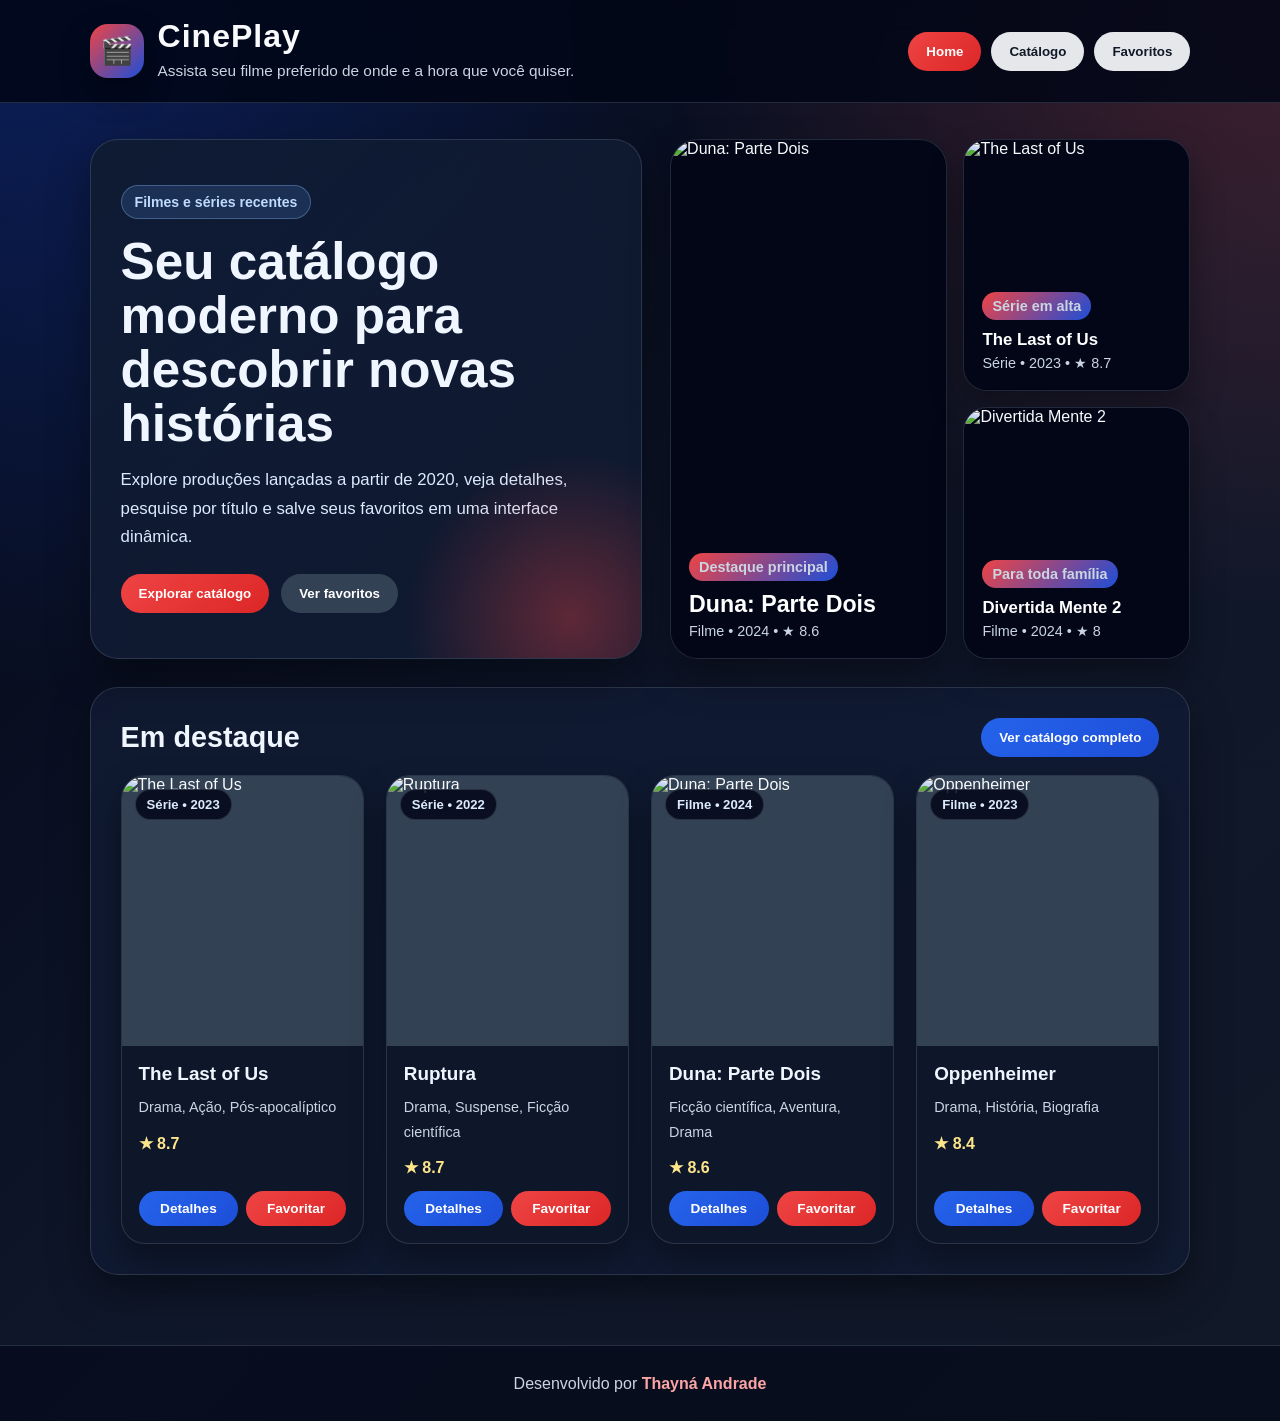
==== commit 179fea72: "index.html" ====
--- a/index.html
+++ b/index.html
@@ -11,968 +11,8 @@
   <!-- Linha 6: Define o título que aparece na aba do navegador. -->
   <title>CinePlay</title>
 
-  <!-- Linha 8: Inicia o bloco de CSS interno do site. -->
-  <style>
-    /* Linha 9: Inicia a estilização do seletor *. */
-    * {
-      /* Linha 10: Define a propriedade CSS box-sizing. */
-      box-sizing: border-box;
-      /* Linha 11: Define a propriedade CSS margin. */
-      margin: 0;
-      /* Linha 12: Define a propriedade CSS padding. */
-      padding: 0;
-    /* Linha 13: Fecha o bloco de estilização atual. */
-    }
-
-    /* Linha 15: Inicia a estilização do seletor :root. */
-    :root {
-      /* Linha 16: Define a propriedade CSS --azul-card. */
-      --azul-card: #101b33;
-      /* Linha 17: Define a propriedade CSS --azul-medio. */
-      --azul-medio: #1d4ed8;
-      /* Linha 18: Define a propriedade CSS --azul-claro. */
-      --azul-claro: #60a5fa;
-      /* Linha 19: Define a propriedade CSS --vermelho. */
-      --vermelho: #ef4444;
-      /* Linha 20: Define a propriedade CSS --texto. */
-      --texto: #f8fafc;
-      /* Linha 21: Define a propriedade CSS --texto-suave. */
-      --texto-suave: #cbd5e1;
-      /* Linha 22: Define a propriedade CSS --borda. */
-      --borda: rgba(148, 163, 184, 0.22);
-    /* Linha 23: Fecha o bloco de estilização atual. */
-    }
-
-    /* Linha 25: Inicia a estilização do seletor body. */
-    body {
-      /* Linha 26: Define a propriedade CSS font-family. */
-      font-family: Arial, Helvetica, sans-serif;
-      /* Linha 27: Define a propriedade CSS min-height. */
-      min-height: 100vh;
-      /* Linha 28: Define a propriedade CSS color. */
-      color: var(--texto);
-      /* Linha 29: Define a propriedade CSS background. */
-      background:
-        /* Linha 30: Mantém uma regra de estilo da página. */
-        radial-gradient(circle at top left, rgba(29, 78, 216, 0.35), transparent 36%),
-        /* Linha 31: Mantém uma regra de estilo da página. */
-        radial-gradient(circle at top right, rgba(239, 68, 68, 0.22), transparent 32%),
-        /* Linha 32: Mantém uma regra de estilo da página. */
-        linear-gradient(135deg, #020617, #0f172a 55%, #111827);
-    /* Linha 33: Fecha o bloco de estilização atual. */
-    }
-
-    /* Linha 35: Inicia a estilização do seletor header. */
-    header {
-      /* Linha 36: Define a propriedade CSS position. */
-      position: sticky;
-      /* Linha 37: Define a propriedade CSS top. */
-      top: 0;
-      /* Linha 38: Define a propriedade CSS z-index. */
-      z-index: 10;
-      /* Linha 39: Define a propriedade CSS backdrop-filter. */
-      backdrop-filter: blur(16px);
-      /* Linha 40: Define a propriedade CSS background. */
-      background: rgba(2, 6, 23, 0.86);
-      /* Linha 41: Define a propriedade CSS border-bottom. */
-      border-bottom: 1px solid var(--borda);
-      /* Linha 42: Define a propriedade CSS padding. */
-      padding: 18px 7%;
-      /* Linha 43: Define a propriedade CSS display. */
-      display: flex;
-      /* Linha 44: Define a propriedade CSS justify-content. */
-      justify-content: space-between;
-      /* Linha 45: Define a propriedade CSS align-items. */
-      align-items: center;
-      /* Linha 46: Define a propriedade CSS gap. */
-      gap: 18px;
-      /* Linha 47: Define a propriedade CSS flex-wrap. */
-      flex-wrap: wrap;
-    /* Linha 48: Fecha o bloco de estilização atual. */
-    }
-
-    /* Linha 50: Inicia a estilização do seletor .logo-area. */
-    .logo-area {
-      /* Linha 51: Define a propriedade CSS display. */
-      display: flex;
-      /* Linha 52: Define a propriedade CSS align-items. */
-      align-items: center;
-      /* Linha 53: Define a propriedade CSS gap. */
-      gap: 14px;
-    /* Linha 54: Fecha o bloco de estilização atual. */
-    }
-
-    /* Linha 56: Inicia a estilização do seletor .logo. */
-    .logo {
-      /* Linha 57: Define a propriedade CSS width. */
-      width: 54px;
-      /* Linha 58: Define a propriedade CSS height. */
-      height: 54px;
-      /* Linha 59: Define a propriedade CSS display. */
-      display: grid;
-      /* Linha 60: Define a propriedade CSS place-items. */
-      place-items: center;
-      /* Linha 61: Define a propriedade CSS border-radius. */
-      border-radius: 18px;
-      /* Linha 62: Define a propriedade CSS background. */
-      background: linear-gradient(135deg, var(--vermelho), var(--azul-medio));
-      /* Linha 63: Define a propriedade CSS font-size. */
-      font-size: 1.7rem;
-      /* Linha 64: Define a propriedade CSS box-shadow. */
-      box-shadow: 0 14px 30px rgba(0, 0, 0, 0.35);
-    /* Linha 65: Fecha o bloco de estilização atual. */
-    }
-
-    /* Linha 67: Inicia a estilização do seletor h1. */
-    h1 {
-      /* Linha 68: Define a propriedade CSS font-size. */
-      font-size: 2rem;
-      /* Linha 69: Define a propriedade CSS letter-spacing. */
-      letter-spacing: 1px;
-    /* Linha 70: Fecha o bloco de estilização atual. */
-    }
-
-    /* Linha 72: Inicia a estilização do seletor header p. */
-    header p {
-      /* Linha 73: Define a propriedade CSS color. */
-      color: var(--texto-suave);
-      /* Linha 74: Define a propriedade CSS margin-top. */
-      margin-top: 3px;
-      /* Linha 75: Define a propriedade CSS font-size. */
-      font-size: 0.96rem;
-    /* Linha 76: Fecha o bloco de estilização atual. */
-    }
-
-    /* Linha 78: Inicia a estilização do seletor nav. */
-    nav {
-      /* Linha 79: Define a propriedade CSS display. */
-      display: flex;
-      /* Linha 80: Define a propriedade CSS gap. */
-      gap: 10px;
-      /* Linha 81: Define a propriedade CSS flex-wrap. */
-      flex-wrap: wrap;
-    /* Linha 82: Fecha o bloco de estilização atual. */
-    }
-
-    /* Linha 84: Inicia a estilização do seletor button. */
-    button {
-      /* Linha 85: Define a propriedade CSS border. */
-      border: none;
-      /* Linha 86: Define a propriedade CSS border-radius. */
-      border-radius: 999px;
-      /* Linha 87: Define a propriedade CSS padding. */
-      padding: 12px 18px;
-      /* Linha 88: Define a propriedade CSS cursor. */
-      cursor: pointer;
-      /* Linha 89: Define a propriedade CSS font-weight. */
-      font-weight: 700;
-      /* Linha 90: Define a propriedade CSS background. */
-      background: #e5e7eb;
-      /* Linha 91: Define a propriedade CSS color. */
-      color: #111827;
-      /* Linha 92: Define a propriedade CSS transition. */
-      transition: 0.22s;
-    /* Linha 93: Fecha o bloco de estilização atual. */
-    }
-
-    /* Linha 95: Inicia a estilização do seletor button:hover. */
-    button:hover {
-      /* Linha 96: Define a propriedade CSS transform. */
-      transform: translateY(-2px);
-      /* Linha 97: Define a propriedade CSS box-shadow. */
-      box-shadow: 0 10px 22px rgba(0, 0, 0, 0.28);
-    /* Linha 98: Fecha o bloco de estilização atual. */
-    }
-
-    /* Linha 100: Mantém uma regra de estilo da página. */
-    button.ativo,
-    /* Linha 101: Inicia a estilização do seletor .btn-vermelho. */
-    .btn-vermelho {
-      /* Linha 102: Define a propriedade CSS color. */
-      color: #fff;
-      /* Linha 103: Define a propriedade CSS background. */
-      background: linear-gradient(135deg, #ef4444, #dc2626);
-    /* Linha 104: Fecha o bloco de estilização atual. */
-    }
-
-    /* Linha 106: Inicia a estilização do seletor .btn-azul. */
-    .btn-azul {
-      /* Linha 107: Define a propriedade CSS color. */
-      color: white;
-      /* Linha 108: Define a propriedade CSS background. */
-      background: linear-gradient(135deg, #2563eb, #1d4ed8);
-    /* Linha 109: Fecha o bloco de estilização atual. */
-    }
-
-    /* Linha 111: Inicia a estilização do seletor .btn-neutro. */
-    .btn-neutro {
-      /* Linha 112: Define a propriedade CSS color. */
-      color: white;
-      /* Linha 113: Define a propriedade CSS background. */
-      background: #334155;
-    /* Linha 114: Fecha o bloco de estilização atual. */
-    }
-
-    /* Linha 116: Inicia a estilização do seletor main. */
-    main {
-      /* Linha 117: Define a propriedade CSS padding. */
-      padding: 36px 7%;
-    /* Linha 118: Fecha o bloco de estilização atual. */
-    }
-
-    /* Linha 120: Inicia a estilização do seletor .hero. */
-    .hero {
-      /* Linha 121: Define a propriedade CSS display. */
-      display: grid;
-      /* Linha 122: Define a propriedade CSS grid-template-columns. */
-      grid-template-columns: 1.03fr 0.97fr;
-      /* Linha 123: Define a propriedade CSS gap. */
-      gap: 28px;
-      /* Linha 124: Define a propriedade CSS align-items. */
-      align-items: stretch;
-    /* Linha 125: Fecha o bloco de estilização atual. */
-    }
-
-    /* Linha 127: Inicia a estilização do seletor .caixa. */
-    .caixa {
-      /* Linha 128: Define a propriedade CSS background. */
-      background: rgba(16, 27, 51, 0.88);
-      /* Linha 129: Define a propriedade CSS border. */
-      border: 1px solid var(--borda);
-      /* Linha 130: Define a propriedade CSS border-radius. */
-      border-radius: 28px;
-      /* Linha 131: Define a propriedade CSS padding. */
-      padding: 30px;
-      /* Linha 132: Define a propriedade CSS box-shadow. */
-      box-shadow: 0 18px 42px rgba(0, 0, 0, 0.36);
-    /* Linha 133: Fecha o bloco de estilização atual. */
-    }
-
-    /* Linha 135: Inicia a estilização do seletor .hero-principal. */
-    .hero-principal {
-      /* Linha 136: Define a propriedade CSS position. */
-      position: relative;
-      /* Linha 137: Define a propriedade CSS overflow. */
-      overflow: hidden;
-      /* Linha 138: Define a propriedade CSS min-height. */
-      min-height: 520px;
-      /* Linha 139: Define a propriedade CSS display. */
-      display: flex;
-      /* Linha 140: Define a propriedade CSS flex-direction. */
-      flex-direction: column;
-      /* Linha 141: Define a propriedade CSS justify-content. */
-      justify-content: center;
-      /* Linha 142: Define a propriedade CSS background. */
-      background:
-        /* Linha 143: Mantém uma regra de estilo da página. */
-        linear-gradient(135deg, rgba(16, 27, 51, 0.96), rgba(16, 27, 51, 0.80)),
-        /* Linha 144: Define a propriedade CSS url("https. */
-        url("https://image.tmdb.org/t/p/w1280/8rpDcsfLJypbO6vREc0547VKqEv.jpg");
-      /* Linha 145: Define a propriedade CSS background-size. */
-      background-size: cover;
-      /* Linha 146: Define a propriedade CSS background-position. */
-      background-position: center;
-    /* Linha 147: Fecha o bloco de estilização atual. */
-    }
-
-    /* Linha 149: Inicia a estilização do seletor .hero-principal::after. */
-    .hero-principal::after {
-      /* Linha 150: Define a propriedade CSS content. */
-      content: "";
-      /* Linha 151: Define a propriedade CSS position. */
-      position: absolute;
-      /* Linha 152: Define a propriedade CSS right. */
-      right: -110px;
-      /* Linha 153: Define a propriedade CSS bottom. */
-      bottom: -140px;
-      /* Linha 154: Define a propriedade CSS width. */
-      width: 360px;
-      /* Linha 155: Define a propriedade CSS height. */
-      height: 360px;
-      /* Linha 156: Define a propriedade CSS border-radius. */
-      border-radius: 50%;
-      /* Linha 157: Define a propriedade CSS background. */
-      background: radial-gradient(circle, rgba(239, 68, 68, 0.35), transparent 65%);
-    /* Linha 158: Fecha o bloco de estilização atual. */
-    }
-
-    /* Linha 160: Inicia a estilização do seletor .tag. */
-    .tag {
-      /* Linha 161: Define a propriedade CSS width. */
-      width: fit-content;
-      /* Linha 162: Define a propriedade CSS background. */
-      background: rgba(96, 165, 250, 0.16);
-      /* Linha 163: Define a propriedade CSS color. */
-      color: #bfdbfe;
-      /* Linha 164: Define a propriedade CSS border. */
-      border: 1px solid rgba(147, 197, 253, 0.32);
-      /* Linha 165: Define a propriedade CSS padding. */
-      padding: 8px 13px;
-      /* Linha 166: Define a propriedade CSS border-radius. */
-      border-radius: 999px;
-      /* Linha 167: Define a propriedade CSS display. */
-      display: inline-block;
-      /* Linha 168: Define a propriedade CSS margin-bottom. */
-      margin-bottom: 16px;
-      /* Linha 169: Define a propriedade CSS font-size. */
-      font-size: 0.88rem;
-      /* Linha 170: Define a propriedade CSS font-weight. */
-      font-weight: bold;
-    /* Linha 171: Fecha o bloco de estilização atual. */
-    }
-
-    /* Linha 173: Inicia a estilização do seletor h2. */
-    h2 {
-      /* Linha 174: Define a propriedade CSS color. */
-      color: #eff6ff;
-      /* Linha 175: Define a propriedade CSS font-size. */
-      font-size: clamp(2rem, 4vw, 4rem);
-      /* Linha 176: Define a propriedade CSS line-height. */
-      line-height: 1.05;
-      /* Linha 177: Define a propriedade CSS margin-bottom. */
-      margin-bottom: 16px;
-    /* Linha 178: Fecha o bloco de estilização atual. */
-    }
-
-    /* Linha 180: Inicia a estilização do seletor h3. */
-    h3 {
-      /* Linha 181: Define a propriedade CSS color. */
-      color: #bfdbfe;
-      /* Linha 182: Define a propriedade CSS margin-bottom. */
-      margin-bottom: 12px;
-    /* Linha 183: Fecha o bloco de estilização atual. */
-    }
-
-    /* Linha 185: Inicia a estilização do seletor p. */
-    p {
-      /* Linha 186: Define a propriedade CSS line-height. */
-      line-height: 1.7;
-    /* Linha 187: Fecha o bloco de estilização atual. */
-    }
-
-    /* Linha 189: Inicia a estilização do seletor .hero p. */
-    .hero p {
-      /* Linha 190: Define a propriedade CSS max-width. */
-      max-width: 680px;
-      /* Linha 191: Define a propriedade CSS color. */
-      color: #dbeafe;
-      /* Linha 192: Define a propriedade CSS margin-bottom. */
-      margin-bottom: 22px;
-      /* Linha 193: Define a propriedade CSS font-size. */
-      font-size: 1.05rem;
-    /* Linha 194: Fecha o bloco de estilização atual. */
-    }
-
-    /* Linha 196: Inicia a estilização do seletor .hero-acoes. */
-    .hero-acoes {
-      /* Linha 197: Define a propriedade CSS display. */
-      display: flex;
-      /* Linha 198: Define a propriedade CSS gap. */
-      gap: 12px;
-      /* Linha 199: Define a propriedade CSS flex-wrap. */
-      flex-wrap: wrap;
-      /* Linha 200: Define a propriedade CSS position. */
-      position: relative;
-      /* Linha 201: Define a propriedade CSS z-index. */
-      z-index: 1;
-    /* Linha 202: Fecha o bloco de estilização atual. */
-    }
-
-    /* Linha 204: Inicia a estilização do seletor .vitrine-home. */
-    .vitrine-home {
-      /* Linha 205: Define a propriedade CSS display. */
-      display: grid;
-      /* Linha 206: Define a propriedade CSS grid-template-columns. */
-      grid-template-columns: 1.1fr 0.9fr;
-      /* Linha 207: Define a propriedade CSS gap. */
-      gap: 16px;
-      /* Linha 208: Define a propriedade CSS min-height. */
-      min-height: 520px;
-    /* Linha 209: Fecha o bloco de estilização atual. */
-    }
-
-    /* Linha 211: Inicia a estilização do seletor .vitrine-principal. */
-    .vitrine-principal {
-      /* Linha 212: Define a propriedade CSS position. */
-      position: relative;
-      /* Linha 213: Define a propriedade CSS overflow. */
-      overflow: hidden;
-      /* Linha 214: Define a propriedade CSS border-radius. */
-      border-radius: 28px;
-      /* Linha 215: Define a propriedade CSS border. */
-      border: 1px solid var(--borda);
-      /* Linha 216: Define a propriedade CSS box-shadow. */
-      box-shadow: 0 18px 38px rgba(0, 0, 0, 0.38);
-      /* Linha 217: Define a propriedade CSS min-height. */
-      min-height: 520px;
-      /* Linha 218: Define a propriedade CSS cursor. */
-      cursor: pointer;
-      /* Linha 219: Define a propriedade CSS background. */
-      background: #020617;
-    /* Linha 220: Fecha o bloco de estilização atual. */
-    }
-
-    /* Linha 222: Inicia a estilização do seletor .vitrine-principal img. */
-    .vitrine-principal img {
-      /* Linha 223: Define a propriedade CSS width. */
-      width: 100%;
-      /* Linha 224: Define a propriedade CSS height. */
-      height: 100%;
-      /* Linha 225: Define a propriedade CSS object-fit. */
-      object-fit: cover;
-      /* Linha 226: Define a propriedade CSS display. */
-      display: block;
-      /* Linha 227: Define a propriedade CSS transition. */
-      transition: 0.35s;
-    /* Linha 228: Fecha o bloco de estilização atual. */
-    }
-
-    /* Linha 230: Define a propriedade CSS .vitrine-principal. */
-    .vitrine-principal:hover img,
-    /* Linha 231: Inicia a estilização do seletor .mini-poster:hover img. */
-    .mini-poster:hover img {
-      /* Linha 232: Define a propriedade CSS transform. */
-      transform: scale(1.06);
-    /* Linha 233: Fecha o bloco de estilização atual. */
-    }
-
-    /* Linha 235: Inicia a estilização do seletor .vitrine-coluna. */
-    .vitrine-coluna {
-      /* Linha 236: Define a propriedade CSS display. */
-      display: grid;
-      /* Linha 237: Define a propriedade CSS grid-template-rows. */
-      grid-template-rows: 1fr 1fr;
-      /* Linha 238: Define a propriedade CSS gap. */
-      gap: 16px;
-    /* Linha 239: Fecha o bloco de estilização atual. */
-    }
-
-    /* Linha 241: Inicia a estilização do seletor .mini-poster. */
-    .mini-poster {
-      /* Linha 242: Define a propriedade CSS position. */
-      position: relative;
-      /* Linha 243: Define a propriedade CSS overflow. */
-      overflow: hidden;
-      /* Linha 244: Define a propriedade CSS border-radius. */
-      border-radius: 24px;
-      /* Linha 245: Define a propriedade CSS border. */
-      border: 1px solid var(--borda);
-      /* Linha 246: Define a propriedade CSS box-shadow. */
-      box-shadow: 0 16px 32px rgba(0, 0, 0, 0.34);
-      /* Linha 247: Define a propriedade CSS cursor. */
-      cursor: pointer;
-      /* Linha 248: Define a propriedade CSS background. */
-      background: #020617;
-      /* Linha 249: Define a propriedade CSS min-height. */
-      min-height: 250px;
-    /* Linha 250: Fecha o bloco de estilização atual. */
-    }
-
-    /* Linha 252: Inicia a estilização do seletor .mini-poster img. */
-    .mini-poster img {
-      /* Linha 253: Define a propriedade CSS width. */
-      width: 100%;
-      /* Linha 254: Define a propriedade CSS height. */
-      height: 100%;
-      /* Linha 255: Define a propriedade CSS object-fit. */
-      object-fit: cover;
-      /* Linha 256: Define a propriedade CSS display. */
-      display: block;
-      /* Linha 257: Define a propriedade CSS transition. */
-      transition: 0.35s;
-    /* Linha 258: Fecha o bloco de estilização atual. */
-    }
-
-    /* Linha 260: Inicia a estilização do seletor .vitrine-info. */
-    .vitrine-info {
-      /* Linha 261: Define a propriedade CSS position. */
-      position: absolute;
-      /* Linha 262: Define a propriedade CSS left. */
-      left: 0;
-      /* Linha 263: Define a propriedade CSS right. */
-      right: 0;
-      /* Linha 264: Define a propriedade CSS bottom. */
-      bottom: 0;
-      /* Linha 265: Define a propriedade CSS padding. */
-      padding: 18px;
-      /* Linha 266: Define a propriedade CSS background. */
-      background: linear-gradient(transparent, rgba(2, 6, 23, 0.96));
-    /* Linha 267: Fecha o bloco de estilização atual. */
-    }
-
-    /* Linha 269: Inicia a estilização do seletor .selo. */
-    .selo {
-      /* Linha 270: Define a propriedade CSS display. */
-      display: inline-block;
-      /* Linha 271: Define a propriedade CSS padding. */
-      padding: 6px 10px;
-      /* Linha 272: Define a propriedade CSS font-size. */
-      font-size: 0.78rem;
-      /* Linha 273: Define a propriedade CSS font-weight. */
-      font-weight: 700;
-      /* Linha 274: Define a propriedade CSS border-radius. */
-      border-radius: 999px;
-      /* Linha 275: Define a propriedade CSS color. */
-      color: white;
-      /* Linha 276: Define a propriedade CSS background. */
-      background: linear-gradient(135deg, #ef4444, #1d4ed8);
-      /* Linha 277: Define a propriedade CSS margin-bottom. */
-      margin-bottom: 10px;
-    /* Linha 278: Fecha o bloco de estilização atual. */
-    }
-
-    /* Linha 280: Inicia a estilização do seletor .vitrine-info strong. */
-    .vitrine-info strong {
-      /* Linha 281: Define a propriedade CSS display. */
-      display: block;
-      /* Linha 282: Define a propriedade CSS color. */
-      color: white;
-      /* Linha 283: Define a propriedade CSS font-size. */
-      font-size: 1.05rem;
-      /* Linha 284: Define a propriedade CSS margin-bottom. */
-      margin-bottom: 4px;
-    /* Linha 285: Fecha o bloco de estilização atual. */
-    }
-
-    /* Linha 287: Inicia a estilização do seletor .vitrine-principal .vitrine-info strong. */
-    .vitrine-principal .vitrine-info strong {
-      /* Linha 288: Define a propriedade CSS font-size. */
-      font-size: 1.45rem;
-    /* Linha 289: Fecha o bloco de estilização atual. */
-    }
-
-    /* Linha 291: Inicia a estilização do seletor .vitrine-info span. */
-    .vitrine-info span {
-      /* Linha 292: Define a propriedade CSS color. */
-      color: #cbd5e1;
-      /* Linha 293: Define a propriedade CSS font-size. */
-      font-size: 0.9rem;
-    /* Linha 294: Fecha o bloco de estilização atual. */
-    }
-
-    /* Linha 296: Inicia a estilização do seletor .secao-em-alta. */
-    .secao-em-alta {
-      /* Linha 297: Define a propriedade CSS margin-top. */
-      margin-top: 28px;
-    /* Linha 298: Fecha o bloco de estilização atual. */
-    }
-
-    /* Linha 300: Inicia a estilização do seletor .topo-secao. */
-    .topo-secao {
-      /* Linha 301: Define a propriedade CSS display. */
-      display: flex;
-      /* Linha 302: Define a propriedade CSS justify-content. */
-      justify-content: space-between;
-      /* Linha 303: Define a propriedade CSS align-items. */
-      align-items: center;
-      /* Linha 304: Define a propriedade CSS gap. */
-      gap: 14px;
-      /* Linha 305: Define a propriedade CSS flex-wrap. */
-      flex-wrap: wrap;
-      /* Linha 306: Define a propriedade CSS margin-bottom. */
-      margin-bottom: 18px;
-    /* Linha 307: Fecha o bloco de estilização atual. */
-    }
-
-    /* Linha 309: Inicia a estilização do seletor .topo-secao h2. */
-    .topo-secao h2 {
-      /* Linha 310: Define a propriedade CSS font-size. */
-      font-size: 1.8rem;
-      /* Linha 311: Define a propriedade CSS margin-bottom. */
-      margin-bottom: 0;
-    /* Linha 312: Fecha o bloco de estilização atual. */
-    }
-
-    /* Linha 314: Inicia a estilização do seletor .form-busca. */
-    .form-busca {
-      /* Linha 315: Define a propriedade CSS display. */
-      display: grid;
-      /* Linha 316: Define a propriedade CSS grid-template-columns. */
-      grid-template-columns: 1fr auto;
-      /* Linha 317: Define a propriedade CSS gap. */
-      gap: 12px;
-      /* Linha 318: Define a propriedade CSS margin. */
-      margin: 24px 0;
-    /* Linha 319: Fecha o bloco de estilização atual. */
-    }
-
-    /* Linha 321: Inicia a estilização do seletor .form-busca input. */
-    .form-busca input {
-      /* Linha 322: Define a propriedade CSS min-width. */
-      min-width: 220px;
-      /* Linha 323: Define a propriedade CSS padding. */
-      padding: 15px 17px;
-      /* Linha 324: Define a propriedade CSS border. */
-      border: 1px solid var(--borda);
-      /* Linha 325: Define a propriedade CSS border-radius. */
-      border-radius: 999px;
-      /* Linha 326: Define a propriedade CSS outline. */
-      outline: none;
-      /* Linha 327: Define a propriedade CSS font-size. */
-      font-size: 1rem;
-      /* Linha 328: Define a propriedade CSS color. */
-      color: white;
-      /* Linha 329: Define a propriedade CSS background. */
-      background: rgba(2, 6, 23, 0.58);
-    /* Linha 330: Fecha o bloco de estilização atual. */
-    }
-
-    /* Linha 332: Inicia a estilização do seletor .form-busca input::placeholder. */
-    .form-busca input::placeholder {
-      /* Linha 333: Define a propriedade CSS color. */
-      color: #94a3b8;
-    /* Linha 334: Fecha o bloco de estilização atual. */
-    }
-
-    /* Linha 336: Inicia a estilização do seletor .filtros. */
-    .filtros {
-      /* Linha 337: Define a propriedade CSS display. */
-      display: flex;
-      /* Linha 338: Define a propriedade CSS gap. */
-      gap: 10px;
-      /* Linha 339: Define a propriedade CSS flex-wrap. */
-      flex-wrap: wrap;
-      /* Linha 340: Define a propriedade CSS margin-bottom. */
-      margin-bottom: 26px;
-    /* Linha 341: Fecha o bloco de estilização atual. */
-    }
-
-    /* Linha 343: Inicia a estilização do seletor .filtro-chip. */
-    .filtro-chip {
-      /* Linha 344: Define a propriedade CSS border. */
-      border: 1px solid rgba(147, 197, 253, 0.22);
-      /* Linha 345: Define a propriedade CSS background. */
-      background: rgba(96, 165, 250, 0.12);
-      /* Linha 346: Define a propriedade CSS color. */
-      color: #dbeafe;
-      /* Linha 347: Define a propriedade CSS padding. */
-      padding: 11px 16px;
-      /* Linha 348: Define a propriedade CSS border-radius. */
-      border-radius: 999px;
-      /* Linha 349: Define a propriedade CSS font-size. */
-      font-size: 0.94rem;
-      /* Linha 350: Define a propriedade CSS cursor. */
-      cursor: pointer;
-      /* Linha 351: Define a propriedade CSS transition. */
-      transition: 0.22s;
-      /* Linha 352: Define a propriedade CSS font-weight. */
-      font-weight: 700;
-    /* Linha 353: Fecha o bloco de estilização atual. */
-    }
-
-    /* Linha 355: Define a propriedade CSS .filtro-chip. */
-    .filtro-chip:hover,
-    /* Linha 356: Inicia a estilização do seletor .filtro-chip.ativo. */
-    .filtro-chip.ativo {
-      /* Linha 357: Define a propriedade CSS background. */
-      background: linear-gradient(135deg, #2563eb, #ef4444);
-      /* Linha 358: Define a propriedade CSS color. */
-      color: white;
-      /* Linha 359: Define a propriedade CSS transform. */
-      transform: translateY(-2px);
-      /* Linha 360: Define a propriedade CSS box-shadow. */
-      box-shadow: 0 10px 22px rgba(0,0,0,0.28);
-    /* Linha 361: Fecha o bloco de estilização atual. */
-    }
-
-    /* Linha 363: Inicia a estilização do seletor .grade. */
-    .grade {
-      /* Linha 364: Define a propriedade CSS display. */
-      display: grid;
-      /* Linha 365: Define a propriedade CSS grid-template-columns. */
-      grid-template-columns: repeat(auto-fit, minmax(225px, 1fr));
-      /* Linha 366: Define a propriedade CSS gap. */
-      gap: 22px;
-    /* Linha 367: Fecha o bloco de estilização atual. */
-    }
-
-    /* Linha 369: Inicia a estilização do seletor .grade-home. */
-    .grade-home {
-      /* Linha 370: Define a propriedade CSS grid-template-columns. */
-      grid-template-columns: repeat(auto-fit, minmax(180px, 1fr));
-    /* Linha 371: Fecha o bloco de estilização atual. */
-    }
-
-    /* Linha 373: Inicia a estilização do seletor .card. */
-    .card {
-      /* Linha 374: Define a propriedade CSS position. */
-      position: relative;
-      /* Linha 375: Define a propriedade CSS background. */
-      background: rgba(15, 23, 42, 0.92);
-      /* Linha 376: Define a propriedade CSS border. */
-      border: 1px solid var(--borda);
-      /* Linha 377: Define a propriedade CSS border-radius. */
-      border-radius: 24px;
-      /* Linha 378: Define a propriedade CSS overflow. */
-      overflow: hidden;
-      /* Linha 379: Define a propriedade CSS box-shadow. */
-      box-shadow: 0 16px 32px rgba(0, 0, 0, 0.35);
-      /* Linha 380: Define a propriedade CSS display. */
-      display: flex;
-      /* Linha 381: Define a propriedade CSS flex-direction. */
-      flex-direction: column;
-      /* Linha 382: Define a propriedade CSS transition. */
-      transition: 0.25s;
-    /* Linha 383: Fecha o bloco de estilização atual. */
-    }
-
-    /* Linha 385: Inicia a estilização do seletor .card:hover. */
-    .card:hover {
-      /* Linha 386: Define a propriedade CSS transform. */
-      transform: translateY(-6px);
-      /* Linha 387: Define a propriedade CSS border-color. */
-      border-color: rgba(96, 165, 250, 0.55);
-    /* Linha 388: Fecha o bloco de estilização atual. */
-    }
-
-    /* Linha 390: Inicia a estilização do seletor .card img. */
-    .card img {
-      /* Linha 391: Define a propriedade CSS width. */
-      width: 100%;
-      /* Linha 392: Define a propriedade CSS height. */
-      height: 330px;
-      /* Linha 393: Define a propriedade CSS object-fit. */
-      object-fit: cover;
-      /* Linha 394: Define a propriedade CSS background. */
-      background: #334155;
-    /* Linha 395: Fecha o bloco de estilização atual. */
-    }
-
-    /* Linha 397: Inicia a estilização do seletor .grade-home .card img. */
-    .grade-home .card img {
-      /* Linha 398: Define a propriedade CSS height. */
-      height: 270px;
-    /* Linha 399: Fecha o bloco de estilização atual. */
-    }
-
-    /* Linha 401: Inicia a estilização do seletor .ano-badge. */
-    .ano-badge {
-      /* Linha 402: Define a propriedade CSS position. */
-      position: absolute;
-      /* Linha 403: Define a propriedade CSS top. */
-      top: 13px;
-      /* Linha 404: Define a propriedade CSS left. */
-      left: 13px;
-      /* Linha 405: Define a propriedade CSS background. */
-      background: rgba(2, 6, 23, 0.84);
-      /* Linha 406: Define a propriedade CSS border. */
-      border: 1px solid var(--borda);
-      /* Linha 407: Define a propriedade CSS color. */
-      color: #dbeafe;
-      /* Linha 408: Define a propriedade CSS border-radius. */
-      border-radius: 999px;
-      /* Linha 409: Define a propriedade CSS padding. */
-      padding: 7px 11px;
-      /* Linha 410: Define a propriedade CSS font-size. */
-      font-size: 0.82rem;
-      /* Linha 411: Define a propriedade CSS font-weight. */
-      font-weight: bold;
-    /* Linha 412: Fecha o bloco de estilização atual. */
-    }
-
-    /* Linha 414: Inicia a estilização do seletor .card-conteudo. */
-    .card-conteudo {
-      /* Linha 415: Define a propriedade CSS padding. */
-      padding: 17px;
-      /* Linha 416: Define a propriedade CSS display. */
-      display: flex;
-      /* Linha 417: Define a propriedade CSS flex-direction. */
-      flex-direction: column;
-      /* Linha 418: Define a propriedade CSS gap. */
-      gap: 10px;
-      /* Linha 419: Define a propriedade CSS flex. */
-      flex: 1;
-    /* Linha 420: Fecha o bloco de estilização atual. */
-    }
-
-    /* Linha 422: Inicia a estilização do seletor .card h3. */
-    .card h3 {
-      /* Linha 423: Define a propriedade CSS color. */
-      color: #eff6ff;
-      /* Linha 424: Define a propriedade CSS font-size. */
-      font-size: 1.18rem;
-      /* Linha 425: Define a propriedade CSS margin-bottom. */
-      margin-bottom: 0;
-    /* Linha 426: Fecha o bloco de estilização atual. */
-    }
-
-    /* Linha 428: Inicia a estilização do seletor .generos. */
-    .generos {
-      /* Linha 429: Define a propriedade CSS font-size. */
-      font-size: 0.9rem;
-      /* Linha 430: Define a propriedade CSS color. */
-      color: #cbd5e1;
-    /* Linha 431: Fecha o bloco de estilização atual. */
-    }
-
-    /* Linha 433: Inicia a estilização do seletor .nota. */
-    .nota {
-      /* Linha 434: Define a propriedade CSS color. */
-      color: #fde68a;
-      /* Linha 435: Define a propriedade CSS font-weight. */
-      font-weight: bold;
-    /* Linha 436: Fecha o bloco de estilização atual. */
-    }
-
-    /* Linha 438: Inicia a estilização do seletor .botoes-card. */
-    .botoes-card {
-      /* Linha 439: Define a propriedade CSS display. */
-      display: flex;
-      /* Linha 440: Define a propriedade CSS gap. */
-      gap: 8px;
-      /* Linha 441: Define a propriedade CSS flex-wrap. */
-      flex-wrap: wrap;
-      /* Linha 442: Define a propriedade CSS margin-top. */
-      margin-top: auto;
-    /* Linha 443: Fecha o bloco de estilização atual. */
-    }
-
-    /* Linha 445: Inicia a estilização do seletor .botoes-card button. */
-    .botoes-card button {
-      /* Linha 446: Define a propriedade CSS flex. */
-      flex: 1;
-      /* Linha 447: Define a propriedade CSS padding. */
-      padding: 10px;
-      /* Linha 448: Define a propriedade CSS font-size. */
-      font-size: 0.85rem;
-    /* Linha 449: Fecha o bloco de estilização atual. */
-    }
-
-    /* Linha 451: Inicia a estilização do seletor .detalhes. */
-    .detalhes {
-      /* Linha 452: Define a propriedade CSS display. */
-      display: grid;
-      /* Linha 453: Define a propriedade CSS grid-template-columns. */
-      grid-template-columns: 310px 1fr;
-      /* Linha 454: Define a propriedade CSS gap. */
-      gap: 30px;
-      /* Linha 455: Define a propriedade CSS background. */
-      background: rgba(16, 27, 51, 0.9);
-      /* Linha 456: Define a propriedade CSS border. */
-      border: 1px solid var(--borda);
-      /* Linha 457: Define a propriedade CSS padding. */
-      padding: 30px;
-      /* Linha 458: Define a propriedade CSS border-radius. */
-      border-radius: 28px;
-      /* Linha 459: Define a propriedade CSS box-shadow. */
-      box-shadow: 0 18px 42px rgba(0, 0, 0, 0.36);
-    /* Linha 460: Fecha o bloco de estilização atual. */
-    }
-
-    /* Linha 462: Inicia a estilização do seletor .detalhes img. */
-    .detalhes img {
-      /* Linha 463: Define a propriedade CSS width. */
-      width: 100%;
-      /* Linha 464: Define a propriedade CSS border-radius. */
-      border-radius: 22px;
-      /* Linha 465: Define a propriedade CSS box-shadow. */
-      box-shadow: 0 16px 32px rgba(0, 0, 0, 0.38);
-    /* Linha 466: Fecha o bloco de estilização atual. */
-    }
-
-    /* Linha 468: Inicia a estilização do seletor .detalhes h2. */
-    .detalhes h2 {
-      /* Linha 469: Define a propriedade CSS font-size. */
-      font-size: clamp(2rem, 3vw, 3.2rem);
-    /* Linha 470: Fecha o bloco de estilização atual. */
-    }
-
-    /* Linha 472: Inicia a estilização do seletor .detalhes p. */
-    .detalhes p {
-      /* Linha 473: Define a propriedade CSS margin-bottom. */
-      margin-bottom: 11px;
-      /* Linha 474: Define a propriedade CSS color. */
-      color: #e5e7eb;
-    /* Linha 475: Fecha o bloco de estilização atual. */
-    }
-
-    /* Linha 477: Inicia a estilização do seletor .aviso. */
-    .aviso {
-      /* Linha 478: Define a propriedade CSS background. */
-      background: rgba(127, 29, 29, 0.85);
-      /* Linha 479: Define a propriedade CSS color. */
-      color: white;
-      /* Linha 480: Define a propriedade CSS padding. */
-      padding: 16px;
-      /* Linha 481: Define a propriedade CSS border-radius. */
-      border-radius: 16px;
-    /* Linha 482: Fecha o bloco de estilização atual. */
-    }
-
-    /* Linha 484: Inicia a estilização do seletor footer. */
-    footer {
-      /* Linha 485: Define a propriedade CSS text-align. */
-      text-align: center;
-      /* Linha 486: Define a propriedade CSS padding. */
-      padding: 24px 7%;
-      /* Linha 487: Define a propriedade CSS color. */
-      color: #cbd5e1;
-      /* Linha 488: Define a propriedade CSS border-top. */
-      border-top: 1px solid var(--borda);
-      /* Linha 489: Define a propriedade CSS margin-top. */
-      margin-top: 34px;
-      /* Linha 490: Define a propriedade CSS background. */
-      background: rgba(2, 6, 23, 0.55);
-    /* Linha 491: Fecha o bloco de estilização atual. */
-    }
-
-    /* Linha 493: Inicia a estilização do seletor footer strong. */
-    footer strong {
-      /* Linha 494: Define a propriedade CSS color. */
-      color: #fca5a5;
-    /* Linha 495: Fecha o bloco de estilização atual. */
-    }
-
-    /* Linha 497: Inicia a estilização do seletor @media (max-width: 950px). */
-    @media (max-width: 950px) {
-      /* Linha 498: Mantém uma regra de estilo da página. */
-      .hero,
-      /* Linha 499: Mantém uma regra de estilo da página. */
-      .detalhes,
-      /* Linha 500: Inicia a estilização do seletor .vitrine-home. */
-      .vitrine-home {
-        /* Linha 501: Define a propriedade CSS grid-template-columns. */
-        grid-template-columns: 1fr;
-      /* Linha 502: Fecha o bloco de estilização atual. */
-      }
-
-      /* Linha 504: Inicia a estilização do seletor .vitrine-coluna. */
-      .vitrine-coluna {
-        /* Linha 505: Define a propriedade CSS grid-template-rows. */
-        grid-template-rows: auto;
-        /* Linha 506: Define a propriedade CSS grid-template-columns. */
-        grid-template-columns: 1fr 1fr;
-      /* Linha 507: Fecha o bloco de estilização atual. */
-      }
-
-      /* Linha 509: Inicia a estilização do seletor .form-busca. */
-      .form-busca {
-        /* Linha 510: Define a propriedade CSS grid-template-columns. */
-        grid-template-columns: 1fr;
-      /* Linha 511: Fecha o bloco de estilização atual. */
-      }
-
-      /* Linha 513: Inicia a estilização do seletor header. */
-      header {
-        /* Linha 514: Define a propriedade CSS align-items. */
-        align-items: flex-start;
-      /* Linha 515: Fecha o bloco de estilização atual. */
-      }
-    /* Linha 516: Fecha o bloco de estilização atual. */
-    }
-
-    /* Linha 518: Inicia a estilização do seletor @media (max-width: 600px). */
-    @media (max-width: 600px) {
-      /* Linha 519: Inicia a estilização do seletor .vitrine-coluna. */
-      .vitrine-coluna {
-        /* Linha 520: Define a propriedade CSS grid-template-columns. */
-        grid-template-columns: 1fr;
-      /* Linha 521: Fecha o bloco de estilização atual. */
-      }
-    /* Linha 522: Fecha o bloco de estilização atual. */
-    }
-  /* Linha 523: Mantém uma regra de estilo da página. */
-  </style>
+  <!-- Linha 7: Conecta o arquivo style.css ao HTML para aplicar os estilos externos. -->
+  <link rel="stylesheet" href="style.css">
 <!-- Linha 524: Fecha a área de configurações do documento. -->
 </head>
 
@@ -987,7 +27,7 @@
       <!-- Linha 530: Cria uma divisão para organizar elementos na página. -->
       <div>
         <!-- Linha 531: Cria o título principal do site. -->
-        <h1>CineCatálogo</h1>
+        <h1>CinePlay</h1>
         <!-- Linha 532: Cria um parágrafo de texto. -->
         <p>Assista seu filme preferido de onde e a hora que você quiser.</p>
       <!-- Linha 533: Fecha uma divisão da página. -->
@@ -1017,1260 +57,8 @@
     <p>Desenvolvido por <strong>Thayná Andrade</strong></p>
   <!-- Linha 547: Fecha o rodapé do site. -->
   </footer>
-
-  <!-- Linha 549: Inicia o bloco de JavaScript interno do site. -->
-  <script>
-    // Linha 550: Cria uma constante usada no funcionamento do site.
-    const app = document.getElementById("app");
-    // Linha 551: Cria uma constante usada no funcionamento do site.
-    const btnHome = document.getElementById("btnHome");
-    // Linha 552: Cria uma constante usada no funcionamento do site.
-    const btnCatalogo = document.getElementById("btnCatalogo");
-    // Linha 553: Cria uma constante usada no funcionamento do site.
-    const btnFavoritos = document.getElementById("btnFavoritos");
-
-    // Linha 555: Cria uma variável que pode mudar durante a execução.
-    let filtroAtual = "todos";
-    // Linha 556: Cria uma variável que pode mudar durante a execução.
-    let listaAtual = [];
-
-    // Linha 558: Cria uma constante usada no funcionamento do site.
-    const catalogoAtual = [
-      // Linha 559: Organiza a abertura ou fechamento de uma estrutura do código.
-      {
-        // Linha 560: Executa uma instrução do JavaScript para controlar o site.
-        id: 1,
-        // Linha 561: Executa uma instrução do JavaScript para controlar o site.
-        name: "Duna: Parte Dois",
-        // Linha 562: Executa uma instrução do JavaScript para controlar o site.
-        type: "Filme",
-        // Linha 563: Executa uma instrução do JavaScript para controlar o site.
-        genres: ["Ficção científica", "Aventura", "Drama"],
-        // Linha 564: Executa uma instrução do JavaScript para controlar o site.
-        rating: { average: 8.6 },
-        // Linha 565: Executa uma instrução do JavaScript para controlar o site.
-        image: { medium: "https://image.tmdb.org/t/p/w500/8b8R8l88Qje9dn9OE8PY05Nxl1X.jpg" },
-        // Linha 566: Executa uma instrução do JavaScript para controlar o site.
-        summary: "Paul Atreides une forças com Chani e os Fremen enquanto busca vingança contra aqueles que destruíram sua família.",
-        // Linha 567: Executa uma instrução do JavaScript para controlar o site.
-        status: "Lançado",
-        // Linha 568: Executa uma instrução do JavaScript para controlar o site.
-        language: "English",
-        // Linha 569: Executa uma instrução do JavaScript para controlar o site.
-        premiered: "2024-02-27"
-      // Linha 570: Fecha o bloco de código atual.
-      },
-      // Linha 571: Organiza a abertura ou fechamento de uma estrutura do código.
-      {
-        // Linha 572: Executa uma instrução do JavaScript para controlar o site.
-        id: 2,
-        // Linha 573: Executa uma instrução do JavaScript para controlar o site.
-        name: "Divertida Mente 2",
-        // Linha 574: Executa uma instrução do JavaScript para controlar o site.
-        type: "Filme",
-        // Linha 575: Executa uma instrução do JavaScript para controlar o site.
-        genres: ["Animação", "Família", "Comédia"],
-        // Linha 576: Executa uma instrução do JavaScript para controlar o site.
-        rating: { average: 8.0 },
-        // Linha 577: Executa uma instrução do JavaScript para controlar o site.
-        image: { medium: "https://image.tmdb.org/t/p/w500/vpnVM9B6NMmQpWeZvzLvDESb2QY.jpg" },
-        // Linha 578: Executa uma instrução do JavaScript para controlar o site.
-        summary: "Riley entra na adolescência e novas emoções passam a dividir espaço com Alegria, Tristeza, Raiva, Medo e Nojinho.",
-        // Linha 579: Executa uma instrução do JavaScript para controlar o site.
-        status: "Lançado",
-        // Linha 580: Executa uma instrução do JavaScript para controlar o site.
-        language: "English",
-        // Linha 581: Executa uma instrução do JavaScript para controlar o site.
-        premiered: "2024-06-12"
-      // Linha 582: Fecha o bloco de código atual.
-      },
-      // Linha 583: Organiza a abertura ou fechamento de uma estrutura do código.
-      {
-        // Linha 584: Executa uma instrução do JavaScript para controlar o site.
-        id: 3,
-        // Linha 585: Executa uma instrução do JavaScript para controlar o site.
-        name: "Oppenheimer",
-        // Linha 586: Executa uma instrução do JavaScript para controlar o site.
-        type: "Filme",
-        // Linha 587: Executa uma instrução do JavaScript para controlar o site.
-        genres: ["Drama", "História", "Biografia"],
-        // Linha 588: Executa uma instrução do JavaScript para controlar o site.
-        rating: { average: 8.4 },
-        // Linha 589: Executa uma instrução do JavaScript para controlar o site.
-        image: { medium: "https://image.tmdb.org/t/p/w500/8Gxv8gSFCU0XGDykEGv7zR1n2ua.jpg" },
-        // Linha 590: Executa uma instrução do JavaScript para controlar o site.
-        summary: "A trajetória de J. Robert Oppenheimer e sua participação no desenvolvimento da bomba atômica durante a Segunda Guerra Mundial.",
-        // Linha 591: Executa uma instrução do JavaScript para controlar o site.
-        status: "Lançado",
-        // Linha 592: Executa uma instrução do JavaScript para controlar o site.
-        language: "English",
-        // Linha 593: Executa uma instrução do JavaScript para controlar o site.
-        premiered: "2023-07-19"
-      // Linha 594: Fecha o bloco de código atual.
-      },
-      // Linha 595: Organiza a abertura ou fechamento de uma estrutura do código.
-      {
-        // Linha 596: Executa uma instrução do JavaScript para controlar o site.
-        id: 4,
-        // Linha 597: Executa uma instrução do JavaScript para controlar o site.
-        name: "Barbie",
-        // Linha 598: Executa uma instrução do JavaScript para controlar o site.
-        type: "Filme",
-        // Linha 599: Executa uma instrução do JavaScript para controlar o site.
-        genres: ["Comédia", "Fantasia", "Aventura"],
-        // Linha 600: Executa uma instrução do JavaScript para controlar o site.
-        rating: { average: 7.0 },
-        // Linha 601: Executa uma instrução do JavaScript para controlar o site.
-        image: { medium: "https://image.tmdb.org/t/p/w500/yRRuLt7sMBEQkHsd1S3KaaofZn7.jpg" },
-        // Linha 602: Executa uma instrução do JavaScript para controlar o site.
-        summary: "Barbie deixa a Barbielândia e parte para o mundo real em uma jornada de autoconhecimento.",
-        // Linha 603: Executa uma instrução do JavaScript para controlar o site.
-        status: "Lançado",
-        // Linha 604: Executa uma instrução do JavaScript para controlar o site.
-        language: "English",
-        // Linha 605: Executa uma instrução do JavaScript para controlar o site.
-        premiered: "2023-07-19"
-      // Linha 606: Fecha o bloco de código atual.
-      },
-      // Linha 607: Organiza a abertura ou fechamento de uma estrutura do código.
-      {
-        // Linha 608: Executa uma instrução do JavaScript para controlar o site.
-        id: 5,
-        // Linha 609: Executa uma instrução do JavaScript para controlar o site.
-        name: "The Last of Us",
-        // Linha 610: Executa uma instrução do JavaScript para controlar o site.
-        type: "Série",
-        // Linha 611: Executa uma instrução do JavaScript para controlar o site.
-        genres: ["Drama", "Ação", "Pós-apocalíptico"],
-        // Linha 612: Executa uma instrução do JavaScript para controlar o site.
-        rating: { average: 8.7 },
-        // Linha 613: Executa uma instrução do JavaScript para controlar o site.
-        image: { medium: "https://image.tmdb.org/t/p/w500/uKvVjHNqB5VmOrdxqAt2F7J78ED.jpg" },
-        // Linha 614: Executa uma instrução do JavaScript para controlar o site.
-        summary: "Joel e Ellie atravessam os Estados Unidos após uma pandemia que destruiu a civilização.",
-        // Linha 615: Executa uma instrução do JavaScript para controlar o site.
-        status: "Em exibição",
-        // Linha 616: Executa uma instrução do JavaScript para controlar o site.
-        language: "English",
-        // Linha 617: Executa uma instrução do JavaScript para controlar o site.
-        premiered: "2023-01-15"
-      // Linha 618: Fecha o bloco de código atual.
-      },
-      // Linha 619: Organiza a abertura ou fechamento de uma estrutura do código.
-      {
-        // Linha 620: Executa uma instrução do JavaScript para controlar o site.
-        id: 6,
-        // Linha 621: Executa uma instrução do JavaScript para controlar o site.
-        name: "Wandinha",
-        // Linha 622: Executa uma instrução do JavaScript para controlar o site.
-        type: "Série",
-        // Linha 623: Executa uma instrução do JavaScript para controlar o site.
-        genres: ["Fantasia", "Mistério", "Comédia"],
-        // Linha 624: Executa uma instrução do JavaScript para controlar o site.
-        rating: { average: 8.1 },
-        // Linha 625: Executa uma instrução do JavaScript para controlar o site.
-        image: { medium: "https://image.tmdb.org/t/p/w500/ooBR3qulC40ws0QkYBUAYFKmLRE.jpg" },
-        // Linha 626: Executa uma instrução do JavaScript para controlar o site.
-        summary: "Wandinha Addams investiga mistérios sobrenaturais enquanto estuda na Escola Nunca Mais.",
-        // Linha 627: Executa uma instrução do JavaScript para controlar o site.
-        status: "Em exibição",
-        // Linha 628: Executa uma instrução do JavaScript para controlar o site.
-        language: "English",
-        // Linha 629: Executa uma instrução do JavaScript para controlar o site.
-        premiered: "2022-11-23"
-      // Linha 630: Fecha o bloco de código atual.
-      },
-      // Linha 631: Organiza a abertura ou fechamento de uma estrutura do código.
-      {
-        // Linha 632: Executa uma instrução do JavaScript para controlar o site.
-        id: 7,
-        // Linha 633: Executa uma instrução do JavaScript para controlar o site.
-        name: "Round 6",
-        // Linha 634: Executa uma instrução do JavaScript para controlar o site.
-        type: "Série",
-        // Linha 635: Executa uma instrução do JavaScript para controlar o site.
-        genres: ["Drama", "Suspense", "Sobrevivência"],
-        // Linha 636: Executa uma instrução do JavaScript para controlar o site.
-        rating: { average: 8.0 },
-        // Linha 637: Executa uma instrução do JavaScript para controlar o site.
-        image: { medium: "https://image.tmdb.org/t/p/w500/dDlEmu3EZ0Pgg93K2SVNLCjCSvE.jpg" },
-        // Linha 638: Executa uma instrução do JavaScript para controlar o site.
-        summary: "Pessoas endividadas participam de jogos mortais em busca de um grande prêmio em dinheiro.",
-        // Linha 639: Executa uma instrução do JavaScript para controlar o site.
-        status: "Em exibição",
-        // Linha 640: Executa uma instrução do JavaScript para controlar o site.
-        language: "Korean",
-        // Linha 641: Executa uma instrução do JavaScript para controlar o site.
-        premiered: "2021-09-17"
-      // Linha 642: Fecha o bloco de código atual.
-      },
-      // Linha 643: Organiza a abertura ou fechamento de uma estrutura do código.
-      {
-        // Linha 644: Executa uma instrução do JavaScript para controlar o site.
-        id: 8,
-        // Linha 645: Executa uma instrução do JavaScript para controlar o site.
-        name: "House of the Dragon",
-        // Linha 646: Executa uma instrução do JavaScript para controlar o site.
-        type: "Série",
-        // Linha 647: Executa uma instrução do JavaScript para controlar o site.
-        genres: ["Fantasia", "Drama", "Ação"],
-        // Linha 648: Executa uma instrução do JavaScript para controlar o site.
-        rating: { average: 8.4 },
-        // Linha 649: Executa uma instrução do JavaScript para controlar o site.
-        image: { medium: "https://image.tmdb.org/t/p/w500/7QMsOTMUswlwxJP0rTTZfmz2tX2.jpg" },
-        // Linha 650: Executa uma instrução do JavaScript para controlar o site.
-        summary: "A história da Casa Targaryen, ambientada anos antes dos acontecimentos de Game of Thrones.",
-        // Linha 651: Executa uma instrução do JavaScript para controlar o site.
-        status: "Em exibição",
-        // Linha 652: Executa uma instrução do JavaScript para controlar o site.
-        language: "English",
-        // Linha 653: Executa uma instrução do JavaScript para controlar o site.
-        premiered: "2022-08-21"
-      // Linha 654: Fecha o bloco de código atual.
-      },
-      // Linha 655: Organiza a abertura ou fechamento de uma estrutura do código.
-      {
-        // Linha 656: Executa uma instrução do JavaScript para controlar o site.
-        id: 9,
-        // Linha 657: Executa uma instrução do JavaScript para controlar o site.
-        name: "Avatar: O Caminho da Água",
-        // Linha 658: Executa uma instrução do JavaScript para controlar o site.
-        type: "Filme",
-        // Linha 659: Executa uma instrução do JavaScript para controlar o site.
-        genres: ["Ficção científica", "Aventura", "Fantasia"],
-        // Linha 660: Executa uma instrução do JavaScript para controlar o site.
-        rating: { average: 7.6 },
-        // Linha 661: Executa uma instrução do JavaScript para controlar o site.
-        image: { medium: "https://image.tmdb.org/t/p/w500/mbYQLLluS651W89jO7MOZcLSCUw.jpg" },
-        // Linha 662: Executa uma instrução do JavaScript para controlar o site.
-        summary: "Jake Sully vive com sua nova família em Pandora e precisa enfrentar uma antiga ameaça.",
-        // Linha 663: Executa uma instrução do JavaScript para controlar o site.
-        status: "Lançado",
-        // Linha 664: Executa uma instrução do JavaScript para controlar o site.
-        language: "English",
-        // Linha 665: Executa uma instrução do JavaScript para controlar o site.
-        premiered: "2022-12-14"
-      // Linha 666: Fecha o bloco de código atual.
-      },
-      // Linha 667: Organiza a abertura ou fechamento de uma estrutura do código.
-      {
-        // Linha 668: Executa uma instrução do JavaScript para controlar o site.
-        id: 10,
-        // Linha 669: Executa uma instrução do JavaScript para controlar o site.
-        name: "Top Gun: Maverick",
-        // Linha 670: Executa uma instrução do JavaScript para controlar o site.
-        type: "Filme",
-        // Linha 671: Executa uma instrução do JavaScript para controlar o site.
-        genres: ["Ação", "Drama"],
-        // Linha 672: Executa uma instrução do JavaScript para controlar o site.
-        rating: { average: 8.2 },
-        // Linha 673: Executa uma instrução do JavaScript para controlar o site.
-        image: { medium: "https://image.tmdb.org/t/p/w500/62HCnUTziyWcpDaBO2i1DX17ljH.jpg" },
-        // Linha 674: Executa uma instrução do JavaScript para controlar o site.
-        summary: "Maverick retorna para treinar uma nova geração de pilotos em uma missão extremamente perigosa.",
-        // Linha 675: Executa uma instrução do JavaScript para controlar o site.
-        status: "Lançado",
-        // Linha 676: Executa uma instrução do JavaScript para controlar o site.
-        language: "English",
-        // Linha 677: Executa uma instrução do JavaScript para controlar o site.
-        premiered: "2022-05-24"
-      // Linha 678: Fecha o bloco de código atual.
-      },
-      // Linha 679: Organiza a abertura ou fechamento de uma estrutura do código.
-      {
-        // Linha 680: Executa uma instrução do JavaScript para controlar o site.
-        id: 11,
-        // Linha 681: Executa uma instrução do JavaScript para controlar o site.
-        name: "Tudo em Todo Lugar ao Mesmo Tempo",
-        // Linha 682: Executa uma instrução do JavaScript para controlar o site.
-        type: "Filme",
-        // Linha 683: Executa uma instrução do JavaScript para controlar o site.
-        genres: ["Ficção científica", "Comédia", "Drama"],
-        // Linha 684: Executa uma instrução do JavaScript para controlar o site.
-        rating: { average: 7.8 },
-        // Linha 685: Executa uma instrução do JavaScript para controlar o site.
-        image: { medium: "https://image.tmdb.org/t/p/w500/2t9AbKzN1NQ9Ej5i6Kii48qVJmP.jpg" },
-        // Linha 686: Executa uma instrução do JavaScript para controlar o site.
-        summary: "Uma mulher comum se vê envolvida em uma aventura pelo multiverso para salvar sua família e a realidade.",
-        // Linha 687: Executa uma instrução do JavaScript para controlar o site.
-        status: "Lançado",
-        // Linha 688: Executa uma instrução do JavaScript para controlar o site.
-        language: "English",
-        // Linha 689: Executa uma instrução do JavaScript para controlar o site.
-        premiered: "2022-03-24"
-      // Linha 690: Fecha o bloco de código atual.
-      },
-      // Linha 691: Organiza a abertura ou fechamento de uma estrutura do código.
-      {
-        // Linha 692: Executa uma instrução do JavaScript para controlar o site.
-        id: 12,
-        // Linha 693: Executa uma instrução do JavaScript para controlar o site.
-        name: "Ruptura",
-        // Linha 694: Executa uma instrução do JavaScript para controlar o site.
-        type: "Série",
-        // Linha 695: Executa uma instrução do JavaScript para controlar o site.
-        genres: ["Drama", "Suspense", "Ficção científica"],
-        // Linha 696: Executa uma instrução do JavaScript para controlar o site.
-        rating: { average: 8.7 },
-        // Linha 697: Executa uma instrução do JavaScript para controlar o site.
-        image: { medium: "https://image.tmdb.org/t/p/w500/lFf6LLrQjYldcZItzOkGmMMigP7.jpg" },
-        // Linha 698: Executa uma instrução do JavaScript para controlar o site.
-        summary: "Funcionários de uma empresa passam por um procedimento que separa memórias pessoais e profissionais.",
-        // Linha 699: Executa uma instrução do JavaScript para controlar o site.
-        status: "Em exibição",
-        // Linha 700: Executa uma instrução do JavaScript para controlar o site.
-        language: "English",
-        // Linha 701: Executa uma instrução do JavaScript para controlar o site.
-        premiered: "2022-02-18"
-      // Linha 702: Fecha o bloco de código atual.
-      }
-    // Linha 703: Organiza a abertura ou fechamento de uma estrutura do código.
-    ];
-
-    // Linha 705: Inicia uma classe para organizar os dados das obras.
-    class Obra {
-      // Linha 706: Inicia o método que cria um novo objeto da classe.
-      constructor(dados) {
-        // Linha 707: Executa uma instrução do JavaScript para controlar o site.
-        this.id = dados.id;
-        // Linha 708: Executa uma instrução do JavaScript para controlar o site.
-        this.nome = dados.name || "Nome não informado";
-        // Linha 709: Executa uma instrução do JavaScript para controlar o site.
-        this.tipo = dados.type || "Série";
-        // Linha 710: Executa uma instrução do JavaScript para controlar o site.
-        this.generos = dados.genres || [];
-        // Linha 711: Executa uma instrução do JavaScript para controlar o site.
-        this.nota = dados.rating?.average || 0;
-        // Linha 712: Executa uma instrução do JavaScript para controlar o site.
-        this.imagem = dados.image?.medium || "https://via.placeholder.com/300x450/101b33/ffffff?text=Sem+Imagem";
-        // Linha 713: Executa uma instrução do JavaScript para controlar o site.
-        this.resumo = dados.summary || "Resumo não disponível.";
-        // Linha 714: Executa uma instrução do JavaScript para controlar o site.
-        this.status = dados.status || "Não informado";
-        // Linha 715: Executa uma instrução do JavaScript para controlar o site.
-        this.idioma = dados.language || "Não informado";
-        // Linha 716: Executa uma instrução do JavaScript para controlar o site.
-        this.estreia = dados.premiered || "Não informada";
-      // Linha 717: Fecha o bloco de código atual.
-      }
-
-      // Linha 719: Executa uma instrução do JavaScript para controlar o site.
-      resumoLimpo() {
-        // Linha 720: Retorna o resultado processado pela função.
-        return this.resumo.replace(/<[^>]*>/g, "");
-      // Linha 721: Fecha o bloco de código atual.
-      }
-
-      // Linha 723: Executa uma instrução do JavaScript para controlar o site.
-      generosFormatados() {
-        // Linha 724: Retorna o resultado processado pela função.
-        return this.generos.length > 0 ? this.generos.join(", ") : "Gênero não informado";
-      // Linha 725: Fecha o bloco de código atual.
-      }
-
-      // Linha 727: Executa uma instrução do JavaScript para controlar o site.
-      anoLancamento() {
-        // Linha 728: Retorna o resultado processado pela função.
-        return this.estreia && this.estreia !== "Não informada" ? this.estreia.slice(0, 4) : "Ano não informado";
-      // Linha 729: Fecha o bloco de código atual.
-      }
-    // Linha 730: Fecha o bloco de código atual.
-    }
-
-    // Linha 732: Inicia uma função responsável por uma ação do site.
-    function filtrarComNota(lista) {
-      // Linha 733: Retorna o resultado processado pela função.
-      return lista.filter((obra) => Number(obra.nota) > 0);
-    // Linha 734: Fecha o bloco de código atual.
-    }
-
-    // Linha 736: Inicia uma função responsável por uma ação do site.
-    function ordenarPorNota(lista) {
-      // Linha 737: Retorna o resultado processado pela função.
-      return [...lista].sort((a, b) => Number(b.nota) - Number(a.nota));
-    // Linha 738: Fecha o bloco de código atual.
-    }
-
-    // Linha 740: Inicia uma função responsável por uma ação do site.
-    function limitarLista(lista, limite) {
-      // Linha 741: Retorna o resultado processado pela função.
-      return lista.slice(0, limite);
-    // Linha 742: Fecha o bloco de código atual.
-    }
-
-    // Linha 744: Inicia uma função responsável por uma ação do site.
-    function salvarFavoritos(favoritos) {
-      // Linha 745: Executa uma instrução do JavaScript para controlar o site.
-      localStorage.setItem("cinecatalogo_favoritos_thayna", JSON.stringify(favoritos));
-    // Linha 746: Fecha o bloco de código atual.
-    }
-
-    // Linha 748: Inicia uma função responsável por uma ação do site.
-    function buscarFavoritos() {
-      // Linha 749: Retorna o resultado processado pela função.
-      return JSON.parse(localStorage.getItem("cinecatalogo_favoritos_thayna")) || [];
-    // Linha 750: Fecha o bloco de código atual.
-    }
-
-    // Linha 752: Inicia uma função responsável por uma ação do site.
-    function estaNosFavoritos(id) {
-      // Linha 753: Retorna o resultado processado pela função.
-      return buscarFavoritos().some((obra) => Number(obra.id) === Number(id));
-    // Linha 754: Fecha o bloco de código atual.
-    }
-
-    // Linha 756: Inicia uma função responsável por uma ação do site.
-    function aplicarFiltro(lista, filtro) {
-      // Linha 757: Verifica uma condição antes de executar o próximo bloco.
-      if (filtro === "filmes") {
-        // Linha 758: Retorna o resultado processado pela função.
-        return lista.filter((obra) => obra.tipo.toLowerCase() === "filme");
-      // Linha 759: Fecha o bloco de código atual.
-      }
-      // Linha 760: Verifica uma condição antes de executar o próximo bloco.
-      if (filtro === "series") {
-        // Linha 761: Retorna o resultado processado pela função.
-        return lista.filter((obra) => obra.tipo.toLowerCase() === "série" || obra.tipo.toLowerCase() === "serie");
-      // Linha 762: Fecha o bloco de código atual.
-      }
-      // Linha 763: Verifica uma condição antes de executar o próximo bloco.
-      if (filtro === "2020") {
-        // Linha 764: Retorna o resultado processado pela função.
-        return lista.filter((obra) => Number(obra.anoLancamento()) >= 2020);
-      // Linha 765: Fecha o bloco de código atual.
-      }
-      // Linha 766: Verifica uma condição antes de executar o próximo bloco.
-      if (filtro === "favoritos") {
-        // Linha 767: Cria uma constante usada no funcionamento do site.
-        const idsFavoritos = buscarFavoritos().map((obra) => Number(obra.id));
-        // Linha 768: Retorna o resultado processado pela função.
-        return lista.filter((obra) => idsFavoritos.includes(Number(obra.id)));
-      // Linha 769: Fecha o bloco de código atual.
-      }
-      // Linha 770: Retorna o resultado processado pela função.
-      return lista;
-    // Linha 771: Fecha o bloco de código atual.
-    }
-
-    // Linha 773: Inicia uma função responsável por uma ação do site.
-    async function buscarObras(termo) {
-      // Linha 774: Tenta executar um código que pode gerar erro.
-      try {
-        // Linha 775: Cria uma constante usada no funcionamento do site.
-        const resposta = await fetch(`https://api.tvmaze.com/search/shows?q=${encodeURIComponent(termo)}`);
-        // Linha 776: Cria uma constante usada no funcionamento do site.
-        const dados = await resposta.json();
-        // Linha 777: Cria uma constante usada no funcionamento do site.
-        const resultadosApi = dados.map((item) => new Obra(item.show));
-        // Linha 778: Cria uma constante usada no funcionamento do site.
-        const resultadosFiltrados = resultadosApi.filter((obra) => Number(obra.anoLancamento()) >= 2020);
-
-        // Linha 780: Verifica uma condição antes de executar o próximo bloco.
-        if (resultadosFiltrados.length === 0) {
-          // Linha 781: Retorna o resultado processado pela função.
-          return catalogoAtual
-            // Linha 782: Executa uma instrução do JavaScript para controlar o site.
-            .map((item) => new Obra(item))
-            // Linha 783: Executa uma instrução do JavaScript para controlar o site.
-            .filter((obra) => obra.nome.toLowerCase().includes(termo.toLowerCase()));
-        // Linha 784: Fecha o bloco de código atual.
-        }
-        // Linha 785: Retorna o resultado processado pela função.
-        return resultadosFiltrados;
-      // Linha 786: Executa uma instrução do JavaScript para controlar o site.
-      } catch (erro) {
-        // Linha 787: Executa uma instrução do JavaScript para controlar o site.
-        console.error("Erro na API. Usando catálogo local.", erro);
-        // Linha 788: Retorna o resultado processado pela função.
-        return catalogoAtual
-          // Linha 789: Executa uma instrução do JavaScript para controlar o site.
-          .map((item) => new Obra(item))
-          // Linha 790: Executa uma instrução do JavaScript para controlar o site.
-          .filter((obra) => obra.nome.toLowerCase().includes(termo.toLowerCase()));
-      // Linha 791: Fecha o bloco de código atual.
-      }
-    // Linha 792: Fecha o bloco de código atual.
-    }
-
-    // Linha 794: Inicia uma função responsável por uma ação do site.
-    async function buscarCatalogoInicial() {
-      // Linha 795: Retorna o resultado processado pela função.
-      return catalogoAtual.map((item) => new Obra(item));
-    // Linha 796: Fecha o bloco de código atual.
-    }
-
-    // Linha 798: Inicia uma função responsável por uma ação do site.
-    async function buscarObraPorId(id) {
-      // Linha 799: Cria uma constante usada no funcionamento do site.
-      const local = catalogoAtual.find((item) => Number(item.id) === Number(id));
-      // Linha 800: Verifica uma condição antes de executar o próximo bloco.
-      if (local) return new Obra(local);
-
-      // Linha 802: Tenta executar um código que pode gerar erro.
-      try {
-        // Linha 803: Cria uma constante usada no funcionamento do site.
-        const resposta = await fetch(`https://api.tvmaze.com/shows/${id}`);
-        // Linha 804: Cria uma constante usada no funcionamento do site.
-        const dados = await resposta.json();
-        // Linha 805: Retorna o resultado processado pela função.
-        return new Obra(dados);
-      // Linha 806: Executa uma instrução do JavaScript para controlar o site.
-      } catch (erro) {
-        // Linha 807: Retorna o resultado processado pela função.
-        return null;
-      // Linha 808: Fecha o bloco de código atual.
-      }
-    // Linha 809: Fecha o bloco de código atual.
-    }
-
-    // Linha 811: Inicia uma função responsável por uma ação do site.
-    function marcarMenuAtivo(botaoAtivo) {
-      // Linha 812: Percorre os itens de uma lista.
-      [btnHome, btnCatalogo, btnFavoritos].forEach((botao) => botao.classList.remove("ativo"));
-      // Linha 813: Executa uma instrução do JavaScript para controlar o site.
-      botaoAtivo.classList.add("ativo");
-    // Linha 814: Fecha o bloco de código atual.
-    }
-
-    // Linha 816: Inicia uma função responsável por uma ação do site.
-    function renderizarHome() {
-      // Linha 817: Executa uma instrução do JavaScript para controlar o site.
-      marcarMenuAtivo(btnHome);
-      // Linha 818: Insere conteúdo HTML dentro de um elemento.
-      app.innerHTML = "";
-
-      // Linha 820: Cria uma constante usada no funcionamento do site.
-      const hero = document.createElement("section");
-      // Linha 821: Define a classe CSS do elemento.
-      hero.className = "hero";
-
-      // Linha 823: Cria uma constante usada no funcionamento do site.
-      const bloco1 = document.createElement("div");
-      // Linha 824: Define a classe CSS do elemento.
-      bloco1.className = "caixa hero-principal";
-
-      // Linha 826: Cria uma constante usada no funcionamento do site.
-      const tag = document.createElement("span");
-      // Linha 827: Define a classe CSS do elemento.
-      tag.className = "tag";
-      // Linha 828: Define o texto visível de um elemento.
-      tag.textContent = "Filmes e séries recentes";
-
-      // Linha 830: Cria uma constante usada no funcionamento do site.
-      const titulo = document.createElement("h2");
-      // Linha 831: Define o texto visível de um elemento.
-      titulo.textContent = "Seu catálogo moderno para descobrir novas histórias";
-
-      // Linha 833: Cria uma constante usada no funcionamento do site.
-      const texto = document.createElement("p");
-      // Linha 834: Define o texto visível de um elemento.
-      texto.textContent = "Explore produções lançadas a partir de 2020, veja detalhes, pesquise por título e salve seus favoritos em uma interface dinâmica.";
-
-      // Linha 836: Cria uma constante usada no funcionamento do site.
-      const acoes = document.createElement("div");
-      // Linha 837: Define a classe CSS do elemento.
-      acoes.className = "hero-acoes";
-
-      // Linha 839: Cria uma constante usada no funcionamento do site.
-      const botaoCatalogo = document.createElement("button");
-      // Linha 840: Define a classe CSS do elemento.
-      botaoCatalogo.className = "btn-vermelho";
-      // Linha 841: Define o texto visível de um elemento.
-      botaoCatalogo.textContent = "Explorar catálogo";
-      // Linha 842: Define o que acontece quando o usuário clica no elemento.
-      botaoCatalogo.onclick = renderizarCatalogo;
-
-      // Linha 844: Cria uma constante usada no funcionamento do site.
-      const botaoFavoritos = document.createElement("button");
-      // Linha 845: Define a classe CSS do elemento.
-      botaoFavoritos.className = "btn-neutro";
-      // Linha 846: Define o texto visível de um elemento.
-      botaoFavoritos.textContent = "Ver favoritos";
-      // Linha 847: Define o que acontece quando o usuário clica no elemento.
-      botaoFavoritos.onclick = renderizarFavoritos;
-
-      // Linha 849: Adiciona um elemento dentro de outro elemento da página.
-      acoes.appendChild(botaoCatalogo);
-      // Linha 850: Adiciona um elemento dentro de outro elemento da página.
-      acoes.appendChild(botaoFavoritos);
-
-      // Linha 852: Adiciona um elemento dentro de outro elemento da página.
-      bloco1.appendChild(tag);
-      // Linha 853: Adiciona um elemento dentro de outro elemento da página.
-      bloco1.appendChild(titulo);
-      // Linha 854: Adiciona um elemento dentro de outro elemento da página.
-      bloco1.appendChild(texto);
-      // Linha 855: Adiciona um elemento dentro de outro elemento da página.
-      bloco1.appendChild(acoes);
-
-      // Linha 857: Cria uma constante usada no funcionamento do site.
-      const vitrine = document.createElement("div");
-      // Linha 858: Define a classe CSS do elemento.
-      vitrine.className = "vitrine-home";
-
-      // Linha 860: Cria uma constante usada no funcionamento do site.
-      const destaquePrincipal = new Obra(catalogoAtual[0]);
-      // Linha 861: Cria uma constante usada no funcionamento do site.
-      const serieDestaque = new Obra(catalogoAtual[4]);
-      // Linha 862: Cria uma constante usada no funcionamento do site.
-      const animacaoDestaque = new Obra(catalogoAtual[1]);
-
-      // Linha 864: Cria uma constante usada no funcionamento do site.
-      const principal = document.createElement("article");
-      // Linha 865: Define a classe CSS do elemento.
-      principal.className = "vitrine-principal";
-      // Linha 866: Define o que acontece quando o usuário clica no elemento.
-      principal.onclick = () => renderizarDetalhes(destaquePrincipal.id);
-      // Linha 867: Insere conteúdo HTML dentro de um elemento.
-      principal.innerHTML = `
-        <!-- Linha 868: Linha de HTML que será inserida dinamicamente pelo JavaScript. -->
-        <img src="${destaquePrincipal.imagem}" alt="${destaquePrincipal.nome}">
-        <!-- Linha 869: Linha de HTML que será inserida dinamicamente pelo JavaScript. -->
-        <div class="vitrine-info">
-          <!-- Linha 870: Linha de HTML que será inserida dinamicamente pelo JavaScript. -->
-          <span class="selo">Destaque principal</span>
-          <!-- Linha 871: Linha de HTML que será inserida dinamicamente pelo JavaScript. -->
-          <strong>${destaquePrincipal.nome}</strong>
-          <!-- Linha 872: Linha de HTML que será inserida dinamicamente pelo JavaScript. -->
-          <span>${destaquePrincipal.tipo} • ${destaquePrincipal.anoLancamento()} • ★ ${destaquePrincipal.nota}</span>
-        <!-- Linha 873: Linha de HTML que será inserida dinamicamente pelo JavaScript. -->
-        </div>
-      <!-- Linha 874: Linha de HTML que será inserida dinamicamente pelo JavaScript. -->
-      `;
-
-      // Linha 876: Cria uma constante usada no funcionamento do site.
-      const coluna = document.createElement("div");
-      // Linha 877: Define a classe CSS do elemento.
-      coluna.className = "vitrine-coluna";
-
-      // Linha 879: Cria uma constante usada no funcionamento do site.
-      const mini1 = document.createElement("article");
-      // Linha 880: Define a classe CSS do elemento.
-      mini1.className = "mini-poster";
-      // Linha 881: Define o que acontece quando o usuário clica no elemento.
-      mini1.onclick = () => renderizarDetalhes(serieDestaque.id);
-      // Linha 882: Insere conteúdo HTML dentro de um elemento.
-      mini1.innerHTML = `
-        <!-- Linha 883: Linha de HTML que será inserida dinamicamente pelo JavaScript. -->
-        <img src="${serieDestaque.imagem}" alt="${serieDestaque.nome}">
-        <!-- Linha 884: Linha de HTML que será inserida dinamicamente pelo JavaScript. -->
-        <div class="vitrine-info">
-          <!-- Linha 885: Linha de HTML que será inserida dinamicamente pelo JavaScript. -->
-          <span class="selo">Série em alta</span>
-          <!-- Linha 886: Linha de HTML que será inserida dinamicamente pelo JavaScript. -->
-          <strong>${serieDestaque.nome}</strong>
-          <!-- Linha 887: Linha de HTML que será inserida dinamicamente pelo JavaScript. -->
-          <span>${serieDestaque.tipo} • ${serieDestaque.anoLancamento()} • ★ ${serieDestaque.nota}</span>
-        <!-- Linha 888: Linha de HTML que será inserida dinamicamente pelo JavaScript. -->
-        </div>
-      <!-- Linha 889: Linha de HTML que será inserida dinamicamente pelo JavaScript. -->
-      `;
-
-      // Linha 891: Cria uma constante usada no funcionamento do site.
-      const mini2 = document.createElement("article");
-      // Linha 892: Define a classe CSS do elemento.
-      mini2.className = "mini-poster";
-      // Linha 893: Define o que acontece quando o usuário clica no elemento.
-      mini2.onclick = () => renderizarDetalhes(animacaoDestaque.id);
-      // Linha 894: Insere conteúdo HTML dentro de um elemento.
-      mini2.innerHTML = `
-        <!-- Linha 895: Linha de HTML que será inserida dinamicamente pelo JavaScript. -->
-        <img src="${animacaoDestaque.imagem}" alt="${animacaoDestaque.nome}">
-        <!-- Linha 896: Linha de HTML que será inserida dinamicamente pelo JavaScript. -->
-        <div class="vitrine-info">
-          <!-- Linha 897: Linha de HTML que será inserida dinamicamente pelo JavaScript. -->
-          <span class="selo">Para toda família</span>
-          <!-- Linha 898: Linha de HTML que será inserida dinamicamente pelo JavaScript. -->
-          <strong>${animacaoDestaque.nome}</strong>
-          <!-- Linha 899: Linha de HTML que será inserida dinamicamente pelo JavaScript. -->
-          <span>${animacaoDestaque.tipo} • ${animacaoDestaque.anoLancamento()} • ★ ${animacaoDestaque.nota}</span>
-        <!-- Linha 900: Linha de HTML que será inserida dinamicamente pelo JavaScript. -->
-        </div>
-      <!-- Linha 901: Linha de HTML que será inserida dinamicamente pelo JavaScript. -->
-      `;
-
-      // Linha 903: Adiciona um elemento dentro de outro elemento da página.
-      coluna.appendChild(mini1);
-      // Linha 904: Adiciona um elemento dentro de outro elemento da página.
-      coluna.appendChild(mini2);
-
-      // Linha 906: Adiciona um elemento dentro de outro elemento da página.
-      vitrine.appendChild(principal);
-      // Linha 907: Adiciona um elemento dentro de outro elemento da página.
-      vitrine.appendChild(coluna);
-
-      // Linha 909: Adiciona um elemento dentro de outro elemento da página.
-      hero.appendChild(bloco1);
-      // Linha 910: Adiciona um elemento dentro de outro elemento da página.
-      hero.appendChild(vitrine);
-      // Linha 911: Adiciona um elemento dentro de outro elemento da página.
-      app.appendChild(hero);
-
-      // Linha 913: Cria uma constante usada no funcionamento do site.
-      const secaoAlta = document.createElement("section");
-      // Linha 914: Define a classe CSS do elemento.
-      secaoAlta.className = "caixa secao-em-alta";
-
-      // Linha 916: Cria uma constante usada no funcionamento do site.
-      const topo = document.createElement("div");
-      // Linha 917: Define a classe CSS do elemento.
-      topo.className = "topo-secao";
-
-      // Linha 919: Cria uma constante usada no funcionamento do site.
-      const tituloAlta = document.createElement("h2");
-      // Linha 920: Define o texto visível de um elemento.
-      tituloAlta.textContent = "Em destaque";
-
-      // Linha 922: Cria uma constante usada no funcionamento do site.
-      const botaoVerTudo = document.createElement("button");
-      // Linha 923: Define a classe CSS do elemento.
-      botaoVerTudo.className = "btn-azul";
-      // Linha 924: Define o texto visível de um elemento.
-      botaoVerTudo.textContent = "Ver catálogo completo";
-      // Linha 925: Define o que acontece quando o usuário clica no elemento.
-      botaoVerTudo.onclick = renderizarCatalogo;
-
-      // Linha 927: Adiciona um elemento dentro de outro elemento da página.
-      topo.appendChild(tituloAlta);
-      // Linha 928: Adiciona um elemento dentro de outro elemento da página.
-      topo.appendChild(botaoVerTudo);
-
-      // Linha 930: Cria uma constante usada no funcionamento do site.
-      const grade = document.createElement("div");
-      // Linha 931: Define a classe CSS do elemento.
-      grade.className = "grade grade-home";
-
-      // Linha 933: Percorre os itens de uma lista.
-      limitarLista(ordenarPorNota(catalogoAtual.map((item) => new Obra(item))), 4).forEach((obra) => {
-        // Linha 934: Adiciona um elemento dentro de outro elemento da página.
-        grade.appendChild(criarCard(obra));
-      // Linha 935: Executa uma instrução do JavaScript para controlar o site.
-      });
-
-      // Linha 937: Adiciona um elemento dentro de outro elemento da página.
-      secaoAlta.appendChild(topo);
-      // Linha 938: Adiciona um elemento dentro de outro elemento da página.
-      secaoAlta.appendChild(grade);
-      // Linha 939: Adiciona um elemento dentro de outro elemento da página.
-      app.appendChild(secaoAlta);
-    // Linha 940: Fecha o bloco de código atual.
-    }
-
-    // Linha 942: Inicia uma função responsável por uma ação do site.
-    async function renderizarCatalogo() {
-      // Linha 943: Executa uma instrução do JavaScript para controlar o site.
-      marcarMenuAtivo(btnCatalogo);
-      // Linha 944: Executa uma instrução do JavaScript para controlar o site.
-      filtroAtual = "todos";
-      // Linha 945: Insere conteúdo HTML dentro de um elemento.
-      app.innerHTML = "";
-
-      // Linha 947: Cria uma constante usada no funcionamento do site.
-      const secao = document.createElement("section");
-      // Linha 948: Define a classe CSS do elemento.
-      secao.className = "caixa";
-
-      // Linha 950: Cria uma constante usada no funcionamento do site.
-      const titulo = document.createElement("h2");
-      // Linha 951: Define o texto visível de um elemento.
-      titulo.textContent = "Catálogo atual";
-
-      // Linha 953: Cria uma constante usada no funcionamento do site.
-      const texto = document.createElement("p");
-      // Linha 954: Define o texto visível de um elemento.
-      texto.textContent = "Escolha uma produção recente, pesquise novos títulos ou filtre as opções abaixo.";
-
-      // Linha 956: Cria uma constante usada no funcionamento do site.
-      const form = document.createElement("form");
-      // Linha 957: Define a classe CSS do elemento.
-      form.className = "form-busca";
-
-      // Linha 959: Cria uma constante usada no funcionamento do site.
-      const input = document.createElement("input");
-      // Linha 960: Executa uma instrução do JavaScript para controlar o site.
-      input.type = "text";
-      // Linha 961: Executa uma instrução do JavaScript para controlar o site.
-      input.placeholder = "Pesquise séries recentes. Ex: The Last of Us, Wednesday, House...";
-      // Linha 962: Executa uma instrução do JavaScript para controlar o site.
-      input.required = true;
-
-      // Linha 964: Cria uma constante usada no funcionamento do site.
-      const botao = document.createElement("button");
-      // Linha 965: Define a classe CSS do elemento.
-      botao.className = "btn-azul";
-      // Linha 966: Executa uma instrução do JavaScript para controlar o site.
-      botao.type = "submit";
-      // Linha 967: Define o texto visível de um elemento.
-      botao.textContent = "Buscar";
-
-      // Linha 969: Cria uma constante usada no funcionamento do site.
-      const filtros = document.createElement("div");
-      // Linha 970: Define a classe CSS do elemento.
-      filtros.className = "filtros";
-
-      // Linha 972: Cria uma constante usada no funcionamento do site.
-      const opcoesFiltro = [
-        // Linha 973: Executa uma instrução do JavaScript para controlar o site.
-        { nome: "Filmes", valor: "filmes" },
-        // Linha 974: Executa uma instrução do JavaScript para controlar o site.
-        { nome: "Séries", valor: "series" },
-        // Linha 975: Executa uma instrução do JavaScript para controlar o site.
-        { nome: "2020+", valor: "2020" },
-        // Linha 976: Executa uma instrução do JavaScript para controlar o site.
-        { nome: "Favoritos locais", valor: "favoritos" },
-        // Linha 977: Executa uma instrução do JavaScript para controlar o site.
-        { nome: "API pública", valor: "api" }
-      // Linha 978: Organiza a abertura ou fechamento de uma estrutura do código.
-      ];
-
-      // Linha 980: Cria uma constante usada no funcionamento do site.
-      const grade = document.createElement("div");
-      // Linha 981: Define a classe CSS do elemento.
-      grade.className = "grade";
-
-      // Linha 983: Percorre os itens de uma lista.
-      opcoesFiltro.forEach((opcao) => {
-        // Linha 984: Cria uma constante usada no funcionamento do site.
-        const chip = document.createElement("button");
-        // Linha 985: Executa uma instrução do JavaScript para controlar o site.
-        chip.type = "button";
-        // Linha 986: Define a classe CSS do elemento.
-        chip.className = "filtro-chip";
-        // Linha 987: Define o texto visível de um elemento.
-        chip.textContent = opcao.nome;
-
-        // Linha 989: Define o que acontece quando o usuário clica no elemento.
-        chip.onclick = async function() {
-          // Linha 990: Percorre os itens de uma lista.
-          document.querySelectorAll(".filtro-chip").forEach((item) => item.classList.remove("ativo"));
-          // Linha 991: Executa uma instrução do JavaScript para controlar o site.
-          chip.classList.add("ativo");
-
-          // Linha 993: Verifica uma condição antes de executar o próximo bloco.
-          if (opcao.valor === "api") {
-            // Linha 994: Executa uma instrução do JavaScript para controlar o site.
-            input.value = "2024";
-            // Linha 995: Cria uma constante usada no funcionamento do site.
-            const resultadoApi = await buscarObras("2024");
-            // Linha 996: Executa uma instrução do JavaScript para controlar o site.
-            listaAtual = resultadoApi;
-            // Linha 997: Executa uma instrução do JavaScript para controlar o site.
-            exibirLista(listaAtual, grade, "todos");
-            // Linha 998: Executa uma instrução do JavaScript para controlar o site.
-            return;
-          // Linha 999: Fecha o bloco de código atual.
-          }
-
-          // Linha 1001: Executa uma instrução do JavaScript para controlar o site.
-          filtroAtual = opcao.valor;
-          // Linha 1002: Executa uma instrução do JavaScript para controlar o site.
-          exibirLista(listaAtual, grade, filtroAtual);
-        // Linha 1003: Fecha o bloco de código atual.
-        };
-
-        // Linha 1005: Adiciona um elemento dentro de outro elemento da página.
-        filtros.appendChild(chip);
-      // Linha 1006: Executa uma instrução do JavaScript para controlar o site.
-      });
-
-      // Linha 1008: Adiciona um elemento dentro de outro elemento da página.
-      form.appendChild(input);
-      // Linha 1009: Adiciona um elemento dentro de outro elemento da página.
-      form.appendChild(botao);
-
-      // Linha 1011: Adiciona um elemento dentro de outro elemento da página.
-      secao.appendChild(titulo);
-      // Linha 1012: Adiciona um elemento dentro de outro elemento da página.
-      secao.appendChild(texto);
-      // Linha 1013: Adiciona um elemento dentro de outro elemento da página.
-      secao.appendChild(form);
-      // Linha 1014: Adiciona um elemento dentro de outro elemento da página.
-      secao.appendChild(filtros);
-      // Linha 1015: Adiciona um elemento dentro de outro elemento da página.
-      secao.appendChild(grade);
-      // Linha 1016: Adiciona um elemento dentro de outro elemento da página.
-      app.appendChild(secao);
-
-      // Linha 1018: Executa uma instrução do JavaScript para controlar o site.
-      listaAtual = await buscarCatalogoInicial();
-      // Linha 1019: Executa uma instrução do JavaScript para controlar o site.
-      exibirLista(listaAtual, grade, "todos");
-
-      // Linha 1021: Executa uma instrução do JavaScript para controlar o site.
-      form.onsubmit = async function(evento) {
-        // Linha 1022: Executa uma instrução do JavaScript para controlar o site.
-        evento.preventDefault();
-        // Linha 1023: Insere conteúdo HTML dentro de um elemento.
-        grade.innerHTML = "";
-        // Linha 1024: Cria uma constante usada no funcionamento do site.
-        const termo = input.value.trim();
-
-        // Linha 1026: Executa uma instrução do JavaScript para controlar o site.
-        listaAtual = await buscarObras(termo);
-        // Linha 1027: Executa uma instrução do JavaScript para controlar o site.
-        filtroAtual = "todos";
-        // Linha 1028: Percorre os itens de uma lista.
-        document.querySelectorAll(".filtro-chip").forEach((item) => item.classList.remove("ativo"));
-        // Linha 1029: Executa uma instrução do JavaScript para controlar o site.
-        exibirLista(listaAtual, grade, filtroAtual);
-      // Linha 1030: Fecha o bloco de código atual.
-      };
-    // Linha 1031: Fecha o bloco de código atual.
-    }
-
-    // Linha 1033: Inicia uma função responsável por uma ação do site.
-    function exibirLista(lista, grade, filtro) {
-      // Linha 1034: Insere conteúdo HTML dentro de um elemento.
-      grade.innerHTML = "";
-      // Linha 1035: Cria uma constante usada no funcionamento do site.
-      const filtradas = aplicarFiltro(lista, filtro);
-      // Linha 1036: Cria uma constante usada no funcionamento do site.
-      const obras = limitarLista(ordenarPorNota(filtradas), 16);
-
-      // Linha 1038: Verifica uma condição antes de executar o próximo bloco.
-      if (obras.length === 0) {
-        // Linha 1039: Cria uma constante usada no funcionamento do site.
-        const aviso = document.createElement("p");
-        // Linha 1040: Define a classe CSS do elemento.
-        aviso.className = "aviso";
-        // Linha 1041: Define o texto visível de um elemento.
-        aviso.textContent = "Nenhum resultado encontrado para esse filtro.";
-        // Linha 1042: Adiciona um elemento dentro de outro elemento da página.
-        grade.appendChild(aviso);
-        // Linha 1043: Executa uma instrução do JavaScript para controlar o site.
-        return;
-      // Linha 1044: Fecha o bloco de código atual.
-      }
-
-      // Linha 1046: Percorre os itens de uma lista.
-      obras.forEach((obra) => {
-        // Linha 1047: Adiciona um elemento dentro de outro elemento da página.
-        grade.appendChild(criarCard(obra));
-      // Linha 1048: Executa uma instrução do JavaScript para controlar o site.
-      });
-    // Linha 1049: Fecha o bloco de código atual.
-    }
-
-    // Linha 1051: Inicia uma função responsável por uma ação do site.
-    function criarCard(obra) {
-      // Linha 1052: Cria uma constante usada no funcionamento do site.
-      const card = document.createElement("article");
-      // Linha 1053: Define a classe CSS do elemento.
-      card.className = "card";
-
-      // Linha 1055: Cria uma constante usada no funcionamento do site.
-      const img = document.createElement("img");
-      // Linha 1056: Executa uma instrução do JavaScript para controlar o site.
-      img.src = obra.imagem;
-      // Linha 1057: Executa uma instrução do JavaScript para controlar o site.
-      img.alt = obra.nome;
-
-      // Linha 1059: Cria uma constante usada no funcionamento do site.
-      const ano = document.createElement("span");
-      // Linha 1060: Define a classe CSS do elemento.
-      ano.className = "ano-badge";
-      // Linha 1061: Define o texto visível de um elemento.
-      ano.textContent = `${obra.tipo} • ${obra.anoLancamento()}`;
-
-      // Linha 1063: Cria uma constante usada no funcionamento do site.
-      const conteudo = document.createElement("div");
-      // Linha 1064: Define a classe CSS do elemento.
-      conteudo.className = "card-conteudo";
-
-      // Linha 1066: Cria uma constante usada no funcionamento do site.
-      const titulo = document.createElement("h3");
-      // Linha 1067: Define o texto visível de um elemento.
-      titulo.textContent = obra.nome;
-
-      // Linha 1069: Cria uma constante usada no funcionamento do site.
-      const generos = document.createElement("p");
-      // Linha 1070: Define a classe CSS do elemento.
-      generos.className = "generos";
-      // Linha 1071: Define o texto visível de um elemento.
-      generos.textContent = obra.generosFormatados();
-
-      // Linha 1073: Cria uma constante usada no funcionamento do site.
-      const nota = document.createElement("p");
-      // Linha 1074: Define a classe CSS do elemento.
-      nota.className = "nota";
-      // Linha 1075: Define o texto visível de um elemento.
-      nota.textContent = `★ ${obra.nota || "sem nota"}`;
-
-      // Linha 1077: Cria uma constante usada no funcionamento do site.
-      const botoes = document.createElement("div");
-      // Linha 1078: Define a classe CSS do elemento.
-      botoes.className = "botoes-card";
-
-      // Linha 1080: Cria uma constante usada no funcionamento do site.
-      const btnDetalhes = document.createElement("button");
-      // Linha 1081: Define a classe CSS do elemento.
-      btnDetalhes.className = "btn-azul";
-      // Linha 1082: Define o texto visível de um elemento.
-      btnDetalhes.textContent = "Detalhes";
-      // Linha 1083: Define o que acontece quando o usuário clica no elemento.
-      btnDetalhes.onclick = () => renderizarDetalhes(obra.id);
-
-      // Linha 1085: Cria uma constante usada no funcionamento do site.
-      const btnFavorito = document.createElement("button");
-      // Linha 1086: Define a classe CSS do elemento.
-      btnFavorito.className = "btn-vermelho";
-      // Linha 1087: Define o texto visível de um elemento.
-      btnFavorito.textContent = estaNosFavoritos(obra.id) ? "Favoritado" : "Favoritar";
-      // Linha 1088: Define o que acontece quando o usuário clica no elemento.
-      btnFavorito.onclick = () => adicionarFavorito(obra);
-
-      // Linha 1090: Adiciona um elemento dentro de outro elemento da página.
-      botoes.appendChild(btnDetalhes);
-      // Linha 1091: Adiciona um elemento dentro de outro elemento da página.
-      botoes.appendChild(btnFavorito);
-
-      // Linha 1093: Adiciona um elemento dentro de outro elemento da página.
-      conteudo.appendChild(titulo);
-      // Linha 1094: Adiciona um elemento dentro de outro elemento da página.
-      conteudo.appendChild(generos);
-      // Linha 1095: Adiciona um elemento dentro de outro elemento da página.
-      conteudo.appendChild(nota);
-      // Linha 1096: Adiciona um elemento dentro de outro elemento da página.
-      conteudo.appendChild(botoes);
-
-      // Linha 1098: Adiciona um elemento dentro de outro elemento da página.
-      card.appendChild(img);
-      // Linha 1099: Adiciona um elemento dentro de outro elemento da página.
-      card.appendChild(ano);
-      // Linha 1100: Adiciona um elemento dentro de outro elemento da página.
-      card.appendChild(conteudo);
-
-      // Linha 1102: Retorna o resultado processado pela função.
-      return card;
-    // Linha 1103: Fecha o bloco de código atual.
-    }
-
-    // Linha 1105: Inicia uma função responsável por uma ação do site.
-    function adicionarFavorito(obra) {
-      // Linha 1106: Verifica uma condição antes de executar o próximo bloco.
-      if (estaNosFavoritos(obra.id)) {
-        // Linha 1107: Executa uma instrução do JavaScript para controlar o site.
-        alert("Essa obra já está nos favoritos.");
-        // Linha 1108: Executa uma instrução do JavaScript para controlar o site.
-        return;
-      // Linha 1109: Fecha o bloco de código atual.
-      }
-
-      // Linha 1111: Cria uma constante usada no funcionamento do site.
-      const favoritos = buscarFavoritos();
-      // Linha 1112: Executa uma instrução do JavaScript para controlar o site.
-      favoritos.push(obra);
-      // Linha 1113: Executa uma instrução do JavaScript para controlar o site.
-      salvarFavoritos(favoritos);
-      // Linha 1114: Executa uma instrução do JavaScript para controlar o site.
-      alert("Adicionado aos favoritos!");
-    // Linha 1115: Fecha o bloco de código atual.
-    }
-
-    // Linha 1117: Inicia uma função responsável por uma ação do site.
-    async function renderizarDetalhes(id) {
-      // Linha 1118: Insere conteúdo HTML dentro de um elemento.
-      app.innerHTML = "<p class='aviso'>Carregando detalhes...</p>";
-      // Linha 1119: Cria uma constante usada no funcionamento do site.
-      const obra = await buscarObraPorId(id);
-
-      // Linha 1121: Verifica uma condição antes de executar o próximo bloco.
-      if (!obra) {
-        // Linha 1122: Insere conteúdo HTML dentro de um elemento.
-        app.innerHTML = "<p class='aviso'>Não foi possível carregar os detalhes.</p>";
-        // Linha 1123: Executa uma instrução do JavaScript para controlar o site.
-        return;
-      // Linha 1124: Fecha o bloco de código atual.
-      }
-
-      // Linha 1126: Insere conteúdo HTML dentro de um elemento.
-      app.innerHTML = "";
-
-      // Linha 1128: Cria uma constante usada no funcionamento do site.
-      const secao = document.createElement("section");
-      // Linha 1129: Define a classe CSS do elemento.
-      secao.className = "detalhes";
-
-      // Linha 1131: Cria uma constante usada no funcionamento do site.
-      const img = document.createElement("img");
-      // Linha 1132: Executa uma instrução do JavaScript para controlar o site.
-      img.src = obra.imagem;
-      // Linha 1133: Executa uma instrução do JavaScript para controlar o site.
-      img.alt = obra.nome;
-
-      // Linha 1135: Cria uma constante usada no funcionamento do site.
-      const conteudo = document.createElement("div");
-
-      // Linha 1137: Cria uma constante usada no funcionamento do site.
-      const tag = document.createElement("span");
-      // Linha 1138: Define a classe CSS do elemento.
-      tag.className = "tag";
-      // Linha 1139: Define o texto visível de um elemento.
-      tag.textContent = `${obra.tipo} • ${obra.anoLancamento()}`;
-
-      // Linha 1141: Cria uma constante usada no funcionamento do site.
-      const titulo = document.createElement("h2");
-      // Linha 1142: Define o texto visível de um elemento.
-      titulo.textContent = obra.nome;
-
-      // Linha 1144: Cria uma constante usada no funcionamento do site.
-      const resumo = document.createElement("p");
-      // Linha 1145: Define o texto visível de um elemento.
-      resumo.textContent = obra.resumoLimpo();
-
-      // Linha 1147: Cria uma constante usada no funcionamento do site.
-      const generos = document.createElement("p");
-      // Linha 1148: Insere conteúdo HTML dentro de um elemento.
-      generos.innerHTML = `<strong>Gêneros:</strong> ${obra.generosFormatados()}`;
-
-      // Linha 1150: Cria uma constante usada no funcionamento do site.
-      const nota = document.createElement("p");
-      // Linha 1151: Insere conteúdo HTML dentro de um elemento.
-      nota.innerHTML = `<strong>Nota:</strong> ${obra.nota || "Sem nota"}`;
-
-      // Linha 1153: Cria uma constante usada no funcionamento do site.
-      const status = document.createElement("p");
-      // Linha 1154: Insere conteúdo HTML dentro de um elemento.
-      status.innerHTML = `<strong>Status:</strong> ${obra.status}`;
-
-      // Linha 1156: Cria uma constante usada no funcionamento do site.
-      const idioma = document.createElement("p");
-      // Linha 1157: Insere conteúdo HTML dentro de um elemento.
-      idioma.innerHTML = `<strong>Idioma:</strong> ${obra.idioma}`;
-
-      // Linha 1159: Cria uma constante usada no funcionamento do site.
-      const estreia = document.createElement("p");
-      // Linha 1160: Insere conteúdo HTML dentro de um elemento.
-      estreia.innerHTML = `<strong>Estreia:</strong> ${obra.estreia}`;
-
-      // Linha 1162: Cria uma constante usada no funcionamento do site.
-      const voltar = document.createElement("button");
-      // Linha 1163: Define a classe CSS do elemento.
-      voltar.className = "btn-vermelho";
-      // Linha 1164: Define o texto visível de um elemento.
-      voltar.textContent = "Voltar ao catálogo";
-      // Linha 1165: Define o que acontece quando o usuário clica no elemento.
-      voltar.onclick = renderizarCatalogo;
-
-      // Linha 1167: Adiciona um elemento dentro de outro elemento da página.
-      conteudo.appendChild(tag);
-      // Linha 1168: Adiciona um elemento dentro de outro elemento da página.
-      conteudo.appendChild(titulo);
-      // Linha 1169: Adiciona um elemento dentro de outro elemento da página.
-      conteudo.appendChild(resumo);
-      // Linha 1170: Adiciona um elemento dentro de outro elemento da página.
-      conteudo.appendChild(generos);
-      // Linha 1171: Adiciona um elemento dentro de outro elemento da página.
-      conteudo.appendChild(nota);
-      // Linha 1172: Adiciona um elemento dentro de outro elemento da página.
-      conteudo.appendChild(status);
-      // Linha 1173: Adiciona um elemento dentro de outro elemento da página.
-      conteudo.appendChild(idioma);
-      // Linha 1174: Adiciona um elemento dentro de outro elemento da página.
-      conteudo.appendChild(estreia);
-      // Linha 1175: Adiciona um elemento dentro de outro elemento da página.
-      conteudo.appendChild(voltar);
-
-      // Linha 1177: Adiciona um elemento dentro de outro elemento da página.
-      secao.appendChild(img);
-      // Linha 1178: Adiciona um elemento dentro de outro elemento da página.
-      secao.appendChild(conteudo);
-      // Linha 1179: Adiciona um elemento dentro de outro elemento da página.
-      app.appendChild(secao);
-    // Linha 1180: Fecha o bloco de código atual.
-    }
-
-    // Linha 1182: Inicia uma função responsável por uma ação do site.
-    function renderizarFavoritos() {
-      // Linha 1183: Executa uma instrução do JavaScript para controlar o site.
-      marcarMenuAtivo(btnFavoritos);
-      // Linha 1184: Insere conteúdo HTML dentro de um elemento.
-      app.innerHTML = "";
-
-      // Linha 1186: Cria uma constante usada no funcionamento do site.
-      const secao = document.createElement("section");
-      // Linha 1187: Define a classe CSS do elemento.
-      secao.className = "caixa";
-
-      // Linha 1189: Cria uma constante usada no funcionamento do site.
-      const titulo = document.createElement("h2");
-      // Linha 1190: Define o texto visível de um elemento.
-      titulo.textContent = "Minha lista de favoritos";
-
-      // Linha 1192: Cria uma constante usada no funcionamento do site.
-      const grade = document.createElement("div");
-      // Linha 1193: Define a classe CSS do elemento.
-      grade.className = "grade";
-
-      // Linha 1195: Cria uma constante usada no funcionamento do site.
-      const favoritos = buscarFavoritos().map((item) => new Obra(item));
-
-      // Linha 1197: Verifica uma condição antes de executar o próximo bloco.
-      if (favoritos.length === 0) {
-        // Linha 1198: Cria uma constante usada no funcionamento do site.
-        const aviso = document.createElement("p");
-        // Linha 1199: Define a classe CSS do elemento.
-        aviso.className = "aviso";
-        // Linha 1200: Define o texto visível de um elemento.
-        aviso.textContent = "Você ainda não adicionou nenhum favorito.";
-        // Linha 1201: Adiciona um elemento dentro de outro elemento da página.
-        grade.appendChild(aviso);
-      // Linha 1202: Executa uma instrução do JavaScript para controlar o site.
-      } else {
-        // Linha 1203: Percorre os itens de uma lista.
-        favoritos.forEach((obra) => {
-          // Linha 1204: Cria uma constante usada no funcionamento do site.
-          const card = criarCard(obra);
-
-          // Linha 1206: Cria uma constante usada no funcionamento do site.
-          const btnRemover = document.createElement("button");
-          // Linha 1207: Define a classe CSS do elemento.
-          btnRemover.className = "btn-neutro";
-          // Linha 1208: Define o texto visível de um elemento.
-          btnRemover.textContent = "Remover";
-          // Linha 1209: Define o que acontece quando o usuário clica no elemento.
-          btnRemover.onclick = () => removerFavorito(obra.id);
-
-          // Linha 1211: Adiciona um elemento dentro de outro elemento da página.
-          card.querySelector(".botoes-card").appendChild(btnRemover);
-          // Linha 1212: Adiciona um elemento dentro de outro elemento da página.
-          grade.appendChild(card);
-        // Linha 1213: Executa uma instrução do JavaScript para controlar o site.
-        });
-      // Linha 1214: Fecha o bloco de código atual.
-      }
-
-      // Linha 1216: Adiciona um elemento dentro de outro elemento da página.
-      secao.appendChild(titulo);
-      // Linha 1217: Adiciona um elemento dentro de outro elemento da página.
-      secao.appendChild(grade);
-      // Linha 1218: Adiciona um elemento dentro de outro elemento da página.
-      app.appendChild(secao);
-    // Linha 1219: Fecha o bloco de código atual.
-    }
-
-    // Linha 1221: Inicia uma função responsável por uma ação do site.
-    function removerFavorito(id) {
-      // Linha 1222: Cria uma constante usada no funcionamento do site.
-      const favoritosAtualizados = buscarFavoritos().filter((obra) => Number(obra.id) !== Number(id));
-      // Linha 1223: Executa uma instrução do JavaScript para controlar o site.
-      salvarFavoritos(favoritosAtualizados);
-      // Linha 1224: Executa uma instrução do JavaScript para controlar o site.
-      renderizarFavoritos();
-    // Linha 1225: Fecha o bloco de código atual.
-    }
-
-    // Linha 1227: Define o que acontece quando o usuário clica no elemento.
-    btnHome.onclick = renderizarHome;
-    // Linha 1228: Define o que acontece quando o usuário clica no elemento.
-    btnCatalogo.onclick = renderizarCatalogo;
-    // Linha 1229: Define o que acontece quando o usuário clica no elemento.
-    btnFavoritos.onclick = renderizarFavoritos;
-
-    // Linha 1231: Executa uma instrução do JavaScript para controlar o site.
-    renderizarHome();
-  // Linha 1232: Executa uma instrução do JavaScript para controlar o site.
-  </script>
+  <!-- Conecta o arquivo script.js ao HTML para aplicar as interações da página. -->
+  <script src="script.js"></script>
 <!-- Linha 1233: Fecha o conteúdo visível da página. -->
 </body>
 <!-- Linha 1234: Fecha o documento HTML. -->
--- a/style.css
+++ b/style.css
@@ -0,0 +1,959 @@
+/* Linha 9: Inicia a estilização do seletor *. */
+    * {
+      /* Linha 10: Define a propriedade CSS box-sizing. */
+      box-sizing: border-box;
+      /* Linha 11: Define a propriedade CSS margin. */
+      margin: 0;
+      /* Linha 12: Define a propriedade CSS padding. */
+      padding: 0;
+    /* Linha 13: Fecha o bloco de estilização atual. */
+    }
+
+    /* Linha 15: Inicia a estilização do seletor :root. */
+    :root {
+      /* Linha 16: Define a propriedade CSS --azul-card. */
+      --azul-card: #101b33;
+      /* Linha 17: Define a propriedade CSS --azul-medio. */
+      --azul-medio: #1d4ed8;
+      /* Linha 18: Define a propriedade CSS --azul-claro. */
+      --azul-claro: #60a5fa;
+      /* Linha 19: Define a propriedade CSS --vermelho. */
+      --vermelho: #ef4444;
+      /* Linha 20: Define a propriedade CSS --texto. */
+      --texto: #f8fafc;
+      /* Linha 21: Define a propriedade CSS --texto-suave. */
+      --texto-suave: #cbd5e1;
+      /* Linha 22: Define a propriedade CSS --borda. */
+      --borda: rgba(148, 163, 184, 0.22);
+    /* Linha 23: Fecha o bloco de estilização atual. */
+    }
+
+    /* Linha 25: Inicia a estilização do seletor body. */
+    body {
+      /* Linha 26: Define a propriedade CSS font-family. */
+      font-family: Arial, Helvetica, sans-serif;
+      /* Linha 27: Define a propriedade CSS min-height. */
+      min-height: 100vh;
+      /* Linha 28: Define a propriedade CSS color. */
+      color: var(--texto);
+      /* Linha 29: Define a propriedade CSS background. */
+      background:
+        /* Linha 30: Mantém uma regra de estilo da página. */
+        radial-gradient(circle at top left, rgba(29, 78, 216, 0.35), transparent 36%),
+        /* Linha 31: Mantém uma regra de estilo da página. */
+        radial-gradient(circle at top right, rgba(239, 68, 68, 0.22), transparent 32%),
+        /* Linha 32: Mantém uma regra de estilo da página. */
+        linear-gradient(135deg, #020617, #0f172a 55%, #111827);
+    /* Linha 33: Fecha o bloco de estilização atual. */
+    }
+
+    /* Linha 35: Inicia a estilização do seletor header. */
+    header {
+      /* Linha 36: Define a propriedade CSS position. */
+      position: sticky;
+      /* Linha 37: Define a propriedade CSS top. */
+      top: 0;
+      /* Linha 38: Define a propriedade CSS z-index. */
+      z-index: 10;
+      /* Linha 39: Define a propriedade CSS backdrop-filter. */
+      backdrop-filter: blur(16px);
+      /* Linha 40: Define a propriedade CSS background. */
+      background: rgba(2, 6, 23, 0.86);
+      /* Linha 41: Define a propriedade CSS border-bottom. */
+      border-bottom: 1px solid var(--borda);
+      /* Linha 42: Define a propriedade CSS padding. */
+      padding: 18px 7%;
+      /* Linha 43: Define a propriedade CSS display. */
+      display: flex;
+      /* Linha 44: Define a propriedade CSS justify-content. */
+      justify-content: space-between;
+      /* Linha 45: Define a propriedade CSS align-items. */
+      align-items: center;
+      /* Linha 46: Define a propriedade CSS gap. */
+      gap: 18px;
+      /* Linha 47: Define a propriedade CSS flex-wrap. */
+      flex-wrap: wrap;
+    /* Linha 48: Fecha o bloco de estilização atual. */
+    }
+
+    /* Linha 50: Inicia a estilização do seletor .logo-area. */
+    .logo-area {
+      /* Linha 51: Define a propriedade CSS display. */
+      display: flex;
+      /* Linha 52: Define a propriedade CSS align-items. */
+      align-items: center;
+      /* Linha 53: Define a propriedade CSS gap. */
+      gap: 14px;
+    /* Linha 54: Fecha o bloco de estilização atual. */
+    }
+
+    /* Linha 56: Inicia a estilização do seletor .logo. */
+    .logo {
+      /* Linha 57: Define a propriedade CSS width. */
+      width: 54px;
+      /* Linha 58: Define a propriedade CSS height. */
+      height: 54px;
+      /* Linha 59: Define a propriedade CSS display. */
+      display: grid;
+      /* Linha 60: Define a propriedade CSS place-items. */
+      place-items: center;
+      /* Linha 61: Define a propriedade CSS border-radius. */
+      border-radius: 18px;
+      /* Linha 62: Define a propriedade CSS background. */
+      background: linear-gradient(135deg, var(--vermelho), var(--azul-medio));
+      /* Linha 63: Define a propriedade CSS font-size. */
+      font-size: 1.7rem;
+      /* Linha 64: Define a propriedade CSS box-shadow. */
+      box-shadow: 0 14px 30px rgba(0, 0, 0, 0.35);
+    /* Linha 65: Fecha o bloco de estilização atual. */
+    }
+
+    /* Linha 67: Inicia a estilização do seletor h1. */
+    h1 {
+      /* Linha 68: Define a propriedade CSS font-size. */
+      font-size: 2rem;
+      /* Linha 69: Define a propriedade CSS letter-spacing. */
+      letter-spacing: 1px;
+    /* Linha 70: Fecha o bloco de estilização atual. */
+    }
+
+    /* Linha 72: Inicia a estilização do seletor header p. */
+    header p {
+      /* Linha 73: Define a propriedade CSS color. */
+      color: var(--texto-suave);
+      /* Linha 74: Define a propriedade CSS margin-top. */
+      margin-top: 3px;
+      /* Linha 75: Define a propriedade CSS font-size. */
+      font-size: 0.96rem;
+    /* Linha 76: Fecha o bloco de estilização atual. */
+    }
+
+    /* Linha 78: Inicia a estilização do seletor nav. */
+    nav {
+      /* Linha 79: Define a propriedade CSS display. */
+      display: flex;
+      /* Linha 80: Define a propriedade CSS gap. */
+      gap: 10px;
+      /* Linha 81: Define a propriedade CSS flex-wrap. */
+      flex-wrap: wrap;
+    /* Linha 82: Fecha o bloco de estilização atual. */
+    }
+
+    /* Linha 84: Inicia a estilização do seletor button. */
+    button {
+      /* Linha 85: Define a propriedade CSS border. */
+      border: none;
+      /* Linha 86: Define a propriedade CSS border-radius. */
+      border-radius: 999px;
+      /* Linha 87: Define a propriedade CSS padding. */
+      padding: 12px 18px;
+      /* Linha 88: Define a propriedade CSS cursor. */
+      cursor: pointer;
+      /* Linha 89: Define a propriedade CSS font-weight. */
+      font-weight: 700;
+      /* Linha 90: Define a propriedade CSS background. */
+      background: #e5e7eb;
+      /* Linha 91: Define a propriedade CSS color. */
+      color: #111827;
+      /* Linha 92: Define a propriedade CSS transition. */
+      transition: 0.22s;
+    /* Linha 93: Fecha o bloco de estilização atual. */
+    }
+
+    /* Linha 95: Inicia a estilização do seletor button:hover. */
+    button:hover {
+      /* Linha 96: Define a propriedade CSS transform. */
+      transform: translateY(-2px);
+      /* Linha 97: Define a propriedade CSS box-shadow. */
+      box-shadow: 0 10px 22px rgba(0, 0, 0, 0.28);
+    /* Linha 98: Fecha o bloco de estilização atual. */
+    }
+
+    /* Linha 100: Mantém uma regra de estilo da página. */
+    button.ativo,
+    /* Linha 101: Inicia a estilização do seletor .btn-vermelho. */
+    .btn-vermelho {
+      /* Linha 102: Define a propriedade CSS color. */
+      color: #fff;
+      /* Linha 103: Define a propriedade CSS background. */
+      background: linear-gradient(135deg, #ef4444, #dc2626);
+    /* Linha 104: Fecha o bloco de estilização atual. */
+    }
+
+    /* Linha 106: Inicia a estilização do seletor .btn-azul. */
+    .btn-azul {
+      /* Linha 107: Define a propriedade CSS color. */
+      color: white;
+      /* Linha 108: Define a propriedade CSS background. */
+      background: linear-gradient(135deg, #2563eb, #1d4ed8);
+    /* Linha 109: Fecha o bloco de estilização atual. */
+    }
+
+    /* Linha 111: Inicia a estilização do seletor .btn-neutro. */
+    .btn-neutro {
+      /* Linha 112: Define a propriedade CSS color. */
+      color: white;
+      /* Linha 113: Define a propriedade CSS background. */
+      background: #334155;
+    /* Linha 114: Fecha o bloco de estilização atual. */
+    }
+
+    /* Linha 116: Inicia a estilização do seletor main. */
+    main {
+      /* Linha 117: Define a propriedade CSS padding. */
+      padding: 36px 7%;
+    /* Linha 118: Fecha o bloco de estilização atual. */
+    }
+
+    /* Linha 120: Inicia a estilização do seletor .hero. */
+    .hero {
+      /* Linha 121: Define a propriedade CSS display. */
+      display: grid;
+      /* Linha 122: Define a propriedade CSS grid-template-columns. */
+      grid-template-columns: 1.03fr 0.97fr;
+      /* Linha 123: Define a propriedade CSS gap. */
+      gap: 28px;
+      /* Linha 124: Define a propriedade CSS align-items. */
+      align-items: stretch;
+    /* Linha 125: Fecha o bloco de estilização atual. */
+    }
+
+    /* Linha 127: Inicia a estilização do seletor .caixa. */
+    .caixa {
+      /* Linha 128: Define a propriedade CSS background. */
+      background: rgba(16, 27, 51, 0.88);
+      /* Linha 129: Define a propriedade CSS border. */
+      border: 1px solid var(--borda);
+      /* Linha 130: Define a propriedade CSS border-radius. */
+      border-radius: 28px;
+      /* Linha 131: Define a propriedade CSS padding. */
+      padding: 30px;
+      /* Linha 132: Define a propriedade CSS box-shadow. */
+      box-shadow: 0 18px 42px rgba(0, 0, 0, 0.36);
+    /* Linha 133: Fecha o bloco de estilização atual. */
+    }
+
+    /* Linha 135: Inicia a estilização do seletor .hero-principal. */
+    .hero-principal {
+      /* Linha 136: Define a propriedade CSS position. */
+      position: relative;
+      /* Linha 137: Define a propriedade CSS overflow. */
+      overflow: hidden;
+      /* Linha 138: Define a propriedade CSS min-height. */
+      min-height: 520px;
+      /* Linha 139: Define a propriedade CSS display. */
+      display: flex;
+      /* Linha 140: Define a propriedade CSS flex-direction. */
+      flex-direction: column;
+      /* Linha 141: Define a propriedade CSS justify-content. */
+      justify-content: center;
+      /* Linha 142: Define a propriedade CSS background. */
+      background:
+        /* Linha 143: Mantém uma regra de estilo da página. */
+        linear-gradient(135deg, rgba(16, 27, 51, 0.96), rgba(16, 27, 51, 0.80)),
+        /* Linha 144: Define a propriedade CSS url("https. */
+        url("https://image.tmdb.org/t/p/w1280/8rpDcsfLJypbO6vREc0547VKqEv.jpg");
+      /* Linha 145: Define a propriedade CSS background-size. */
+      background-size: cover;
+      /* Linha 146: Define a propriedade CSS background-position. */
+      background-position: center;
+    /* Linha 147: Fecha o bloco de estilização atual. */
+    }
+
+    /* Linha 149: Inicia a estilização do seletor .hero-principal::after. */
+    .hero-principal::after {
+      /* Linha 150: Define a propriedade CSS content. */
+      content: "";
+      /* Linha 151: Define a propriedade CSS position. */
+      position: absolute;
+      /* Linha 152: Define a propriedade CSS right. */
+      right: -110px;
+      /* Linha 153: Define a propriedade CSS bottom. */
+      bottom: -140px;
+      /* Linha 154: Define a propriedade CSS width. */
+      width: 360px;
+      /* Linha 155: Define a propriedade CSS height. */
+      height: 360px;
+      /* Linha 156: Define a propriedade CSS border-radius. */
+      border-radius: 50%;
+      /* Linha 157: Define a propriedade CSS background. */
+      background: radial-gradient(circle, rgba(239, 68, 68, 0.35), transparent 65%);
+    /* Linha 158: Fecha o bloco de estilização atual. */
+    }
+
+    /* Linha 160: Inicia a estilização do seletor .tag. */
+    .tag {
+      /* Linha 161: Define a propriedade CSS width. */
+      width: fit-content;
+      /* Linha 162: Define a propriedade CSS background. */
+      background: rgba(96, 165, 250, 0.16);
+      /* Linha 163: Define a propriedade CSS color. */
+      color: #bfdbfe;
+      /* Linha 164: Define a propriedade CSS border. */
+      border: 1px solid rgba(147, 197, 253, 0.32);
+      /* Linha 165: Define a propriedade CSS padding. */
+      padding: 8px 13px;
+      /* Linha 166: Define a propriedade CSS border-radius. */
+      border-radius: 999px;
+      /* Linha 167: Define a propriedade CSS display. */
+      display: inline-block;
+      /* Linha 168: Define a propriedade CSS margin-bottom. */
+      margin-bottom: 16px;
+      /* Linha 169: Define a propriedade CSS font-size. */
+      font-size: 0.88rem;
+      /* Linha 170: Define a propriedade CSS font-weight. */
+      font-weight: bold;
+    /* Linha 171: Fecha o bloco de estilização atual. */
+    }
+
+    /* Linha 173: Inicia a estilização do seletor h2. */
+    h2 {
+      /* Linha 174: Define a propriedade CSS color. */
+      color: #eff6ff;
+      /* Linha 175: Define a propriedade CSS font-size. */
+      font-size: clamp(2rem, 4vw, 4rem);
+      /* Linha 176: Define a propriedade CSS line-height. */
+      line-height: 1.05;
+      /* Linha 177: Define a propriedade CSS margin-bottom. */
+      margin-bottom: 16px;
+    /* Linha 178: Fecha o bloco de estilização atual. */
+    }
+
+    /* Linha 180: Inicia a estilização do seletor h3. */
+    h3 {
+      /* Linha 181: Define a propriedade CSS color. */
+      color: #bfdbfe;
+      /* Linha 182: Define a propriedade CSS margin-bottom. */
+      margin-bottom: 12px;
+    /* Linha 183: Fecha o bloco de estilização atual. */
+    }
+
+    /* Linha 185: Inicia a estilização do seletor p. */
+    p {
+      /* Linha 186: Define a propriedade CSS line-height. */
+      line-height: 1.7;
+    /* Linha 187: Fecha o bloco de estilização atual. */
+    }
+
+    /* Linha 189: Inicia a estilização do seletor .hero p. */
+    .hero p {
+      /* Linha 190: Define a propriedade CSS max-width. */
+      max-width: 680px;
+      /* Linha 191: Define a propriedade CSS color. */
+      color: #dbeafe;
+      /* Linha 192: Define a propriedade CSS margin-bottom. */
+      margin-bottom: 22px;
+      /* Linha 193: Define a propriedade CSS font-size. */
+      font-size: 1.05rem;
+    /* Linha 194: Fecha o bloco de estilização atual. */
+    }
+
+    /* Linha 196: Inicia a estilização do seletor .hero-acoes. */
+    .hero-acoes {
+      /* Linha 197: Define a propriedade CSS display. */
+      display: flex;
+      /* Linha 198: Define a propriedade CSS gap. */
+      gap: 12px;
+      /* Linha 199: Define a propriedade CSS flex-wrap. */
+      flex-wrap: wrap;
+      /* Linha 200: Define a propriedade CSS position. */
+      position: relative;
+      /* Linha 201: Define a propriedade CSS z-index. */
+      z-index: 1;
+    /* Linha 202: Fecha o bloco de estilização atual. */
+    }
+
+    /* Linha 204: Inicia a estilização do seletor .vitrine-home. */
+    .vitrine-home {
+      /* Linha 205: Define a propriedade CSS display. */
+      display: grid;
+      /* Linha 206: Define a propriedade CSS grid-template-columns. */
+      grid-template-columns: 1.1fr 0.9fr;
+      /* Linha 207: Define a propriedade CSS gap. */
+      gap: 16px;
+      /* Linha 208: Define a propriedade CSS min-height. */
+      min-height: 520px;
+    /* Linha 209: Fecha o bloco de estilização atual. */
+    }
+
+    /* Linha 211: Inicia a estilização do seletor .vitrine-principal. */
+    .vitrine-principal {
+      /* Linha 212: Define a propriedade CSS position. */
+      position: relative;
+      /* Linha 213: Define a propriedade CSS overflow. */
+      overflow: hidden;
+      /* Linha 214: Define a propriedade CSS border-radius. */
+      border-radius: 28px;
+      /* Linha 215: Define a propriedade CSS border. */
+      border: 1px solid var(--borda);
+      /* Linha 216: Define a propriedade CSS box-shadow. */
+      box-shadow: 0 18px 38px rgba(0, 0, 0, 0.38);
+      /* Linha 217: Define a propriedade CSS min-height. */
+      min-height: 520px;
+      /* Linha 218: Define a propriedade CSS cursor. */
+      cursor: pointer;
+      /* Linha 219: Define a propriedade CSS background. */
+      background: #020617;
+    /* Linha 220: Fecha o bloco de estilização atual. */
+    }
+
+    /* Linha 222: Inicia a estilização do seletor .vitrine-principal img. */
+    .vitrine-principal img {
+      /* Linha 223: Define a propriedade CSS width. */
+      width: 100%;
+      /* Linha 224: Define a propriedade CSS height. */
+      height: 100%;
+      /* Linha 225: Define a propriedade CSS object-fit. */
+      object-fit: cover;
+      /* Linha 226: Define a propriedade CSS display. */
+      display: block;
+      /* Linha 227: Define a propriedade CSS transition. */
+      transition: 0.35s;
+    /* Linha 228: Fecha o bloco de estilização atual. */
+    }
+
+    /* Linha 230: Define a propriedade CSS .vitrine-principal. */
+    .vitrine-principal:hover img,
+    /* Linha 231: Inicia a estilização do seletor .mini-poster:hover img. */
+    .mini-poster:hover img {
+      /* Linha 232: Define a propriedade CSS transform. */
+      transform: scale(1.06);
+    /* Linha 233: Fecha o bloco de estilização atual. */
+    }
+
+    /* Linha 235: Inicia a estilização do seletor .vitrine-coluna. */
+    .vitrine-coluna {
+      /* Linha 236: Define a propriedade CSS display. */
+      display: grid;
+      /* Linha 237: Define a propriedade CSS grid-template-rows. */
+      grid-template-rows: 1fr 1fr;
+      /* Linha 238: Define a propriedade CSS gap. */
+      gap: 16px;
+    /* Linha 239: Fecha o bloco de estilização atual. */
+    }
+
+    /* Linha 241: Inicia a estilização do seletor .mini-poster. */
+    .mini-poster {
+      /* Linha 242: Define a propriedade CSS position. */
+      position: relative;
+      /* Linha 243: Define a propriedade CSS overflow. */
+      overflow: hidden;
+      /* Linha 244: Define a propriedade CSS border-radius. */
+      border-radius: 24px;
+      /* Linha 245: Define a propriedade CSS border. */
+      border: 1px solid var(--borda);
+      /* Linha 246: Define a propriedade CSS box-shadow. */
+      box-shadow: 0 16px 32px rgba(0, 0, 0, 0.34);
+      /* Linha 247: Define a propriedade CSS cursor. */
+      cursor: pointer;
+      /* Linha 248: Define a propriedade CSS background. */
+      background: #020617;
+      /* Linha 249: Define a propriedade CSS min-height. */
+      min-height: 250px;
+    /* Linha 250: Fecha o bloco de estilização atual. */
+    }
+
+    /* Linha 252: Inicia a estilização do seletor .mini-poster img. */
+    .mini-poster img {
+      /* Linha 253: Define a propriedade CSS width. */
+      width: 100%;
+      /* Linha 254: Define a propriedade CSS height. */
+      height: 100%;
+      /* Linha 255: Define a propriedade CSS object-fit. */
+      object-fit: cover;
+      /* Linha 256: Define a propriedade CSS display. */
+      display: block;
+      /* Linha 257: Define a propriedade CSS transition. */
+      transition: 0.35s;
+    /* Linha 258: Fecha o bloco de estilização atual. */
+    }
+
+    /* Linha 260: Inicia a estilização do seletor .vitrine-info. */
+    .vitrine-info {
+      /* Linha 261: Define a propriedade CSS position. */
+      position: absolute;
+      /* Linha 262: Define a propriedade CSS left. */
+      left: 0;
+      /* Linha 263: Define a propriedade CSS right. */
+      right: 0;
+      /* Linha 264: Define a propriedade CSS bottom. */
+      bottom: 0;
+      /* Linha 265: Define a propriedade CSS padding. */
+      padding: 18px;
+      /* Linha 266: Define a propriedade CSS background. */
+      background: linear-gradient(transparent, rgba(2, 6, 23, 0.96));
+    /* Linha 267: Fecha o bloco de estilização atual. */
+    }
+
+    /* Linha 269: Inicia a estilização do seletor .selo. */
+    .selo {
+      /* Linha 270: Define a propriedade CSS display. */
+      display: inline-block;
+      /* Linha 271: Define a propriedade CSS padding. */
+      padding: 6px 10px;
+      /* Linha 272: Define a propriedade CSS font-size. */
+      font-size: 0.78rem;
+      /* Linha 273: Define a propriedade CSS font-weight. */
+      font-weight: 700;
+      /* Linha 274: Define a propriedade CSS border-radius. */
+      border-radius: 999px;
+      /* Linha 275: Define a propriedade CSS color. */
+      color: white;
+      /* Linha 276: Define a propriedade CSS background. */
+      background: linear-gradient(135deg, #ef4444, #1d4ed8);
+      /* Linha 277: Define a propriedade CSS margin-bottom. */
+      margin-bottom: 10px;
+    /* Linha 278: Fecha o bloco de estilização atual. */
+    }
+
+    /* Linha 280: Inicia a estilização do seletor .vitrine-info strong. */
+    .vitrine-info strong {
+      /* Linha 281: Define a propriedade CSS display. */
+      display: block;
+      /* Linha 282: Define a propriedade CSS color. */
+      color: white;
+      /* Linha 283: Define a propriedade CSS font-size. */
+      font-size: 1.05rem;
+      /* Linha 284: Define a propriedade CSS margin-bottom. */
+      margin-bottom: 4px;
+    /* Linha 285: Fecha o bloco de estilização atual. */
+    }
+
+    /* Linha 287: Inicia a estilização do seletor .vitrine-principal .vitrine-info strong. */
+    .vitrine-principal .vitrine-info strong {
+      /* Linha 288: Define a propriedade CSS font-size. */
+      font-size: 1.45rem;
+    /* Linha 289: Fecha o bloco de estilização atual. */
+    }
+
+    /* Linha 291: Inicia a estilização do seletor .vitrine-info span. */
+    .vitrine-info span {
+      /* Linha 292: Define a propriedade CSS color. */
+      color: #cbd5e1;
+      /* Linha 293: Define a propriedade CSS font-size. */
+      font-size: 0.9rem;
+    /* Linha 294: Fecha o bloco de estilização atual. */
+    }
+
+    /* Linha 296: Inicia a estilização do seletor .secao-em-alta. */
+    .secao-em-alta {
+      /* Linha 297: Define a propriedade CSS margin-top. */
+      margin-top: 28px;
+    /* Linha 298: Fecha o bloco de estilização atual. */
+    }
+
+    /* Linha 300: Inicia a estilização do seletor .topo-secao. */
+    .topo-secao {
+      /* Linha 301: Define a propriedade CSS display. */
+      display: flex;
+      /* Linha 302: Define a propriedade CSS justify-content. */
+      justify-content: space-between;
+      /* Linha 303: Define a propriedade CSS align-items. */
+      align-items: center;
+      /* Linha 304: Define a propriedade CSS gap. */
+      gap: 14px;
+      /* Linha 305: Define a propriedade CSS flex-wrap. */
+      flex-wrap: wrap;
+      /* Linha 306: Define a propriedade CSS margin-bottom. */
+      margin-bottom: 18px;
+    /* Linha 307: Fecha o bloco de estilização atual. */
+    }
+
+    /* Linha 309: Inicia a estilização do seletor .topo-secao h2. */
+    .topo-secao h2 {
+      /* Linha 310: Define a propriedade CSS font-size. */
+      font-size: 1.8rem;
+      /* Linha 311: Define a propriedade CSS margin-bottom. */
+      margin-bottom: 0;
+    /* Linha 312: Fecha o bloco de estilização atual. */
+    }
+
+    /* Linha 314: Inicia a estilização do seletor .form-busca. */
+    .form-busca {
+      /* Linha 315: Define a propriedade CSS display. */
+      display: grid;
+      /* Linha 316: Define a propriedade CSS grid-template-columns. */
+      grid-template-columns: 1fr auto;
+      /* Linha 317: Define a propriedade CSS gap. */
+      gap: 12px;
+      /* Linha 318: Define a propriedade CSS margin. */
+      margin: 24px 0;
+    /* Linha 319: Fecha o bloco de estilização atual. */
+    }
+
+    /* Linha 321: Inicia a estilização do seletor .form-busca input. */
+    .form-busca input {
+      /* Linha 322: Define a propriedade CSS min-width. */
+      min-width: 220px;
+      /* Linha 323: Define a propriedade CSS padding. */
+      padding: 15px 17px;
+      /* Linha 324: Define a propriedade CSS border. */
+      border: 1px solid var(--borda);
+      /* Linha 325: Define a propriedade CSS border-radius. */
+      border-radius: 999px;
+      /* Linha 326: Define a propriedade CSS outline. */
+      outline: none;
+      /* Linha 327: Define a propriedade CSS font-size. */
+      font-size: 1rem;
+      /* Linha 328: Define a propriedade CSS color. */
+      color: white;
+      /* Linha 329: Define a propriedade CSS background. */
+      background: rgba(2, 6, 23, 0.58);
+    /* Linha 330: Fecha o bloco de estilização atual. */
+    }
+
+    /* Linha 332: Inicia a estilização do seletor .form-busca input::placeholder. */
+    .form-busca input::placeholder {
+      /* Linha 333: Define a propriedade CSS color. */
+      color: #94a3b8;
+    /* Linha 334: Fecha o bloco de estilização atual. */
+    }
+
+    /* Linha 336: Inicia a estilização do seletor .filtros. */
+    .filtros {
+      /* Linha 337: Define a propriedade CSS display. */
+      display: flex;
+      /* Linha 338: Define a propriedade CSS gap. */
+      gap: 10px;
+      /* Linha 339: Define a propriedade CSS flex-wrap. */
+      flex-wrap: wrap;
+      /* Linha 340: Define a propriedade CSS margin-bottom. */
+      margin-bottom: 26px;
+    /* Linha 341: Fecha o bloco de estilização atual. */
+    }
+
+    /* Linha 343: Inicia a estilização do seletor .filtro-chip. */
+    .filtro-chip {
+      /* Linha 344: Define a propriedade CSS border. */
+      border: 1px solid rgba(147, 197, 253, 0.22);
+      /* Linha 345: Define a propriedade CSS background. */
+      background: rgba(96, 165, 250, 0.12);
+      /* Linha 346: Define a propriedade CSS color. */
+      color: #dbeafe;
+      /* Linha 347: Define a propriedade CSS padding. */
+      padding: 11px 16px;
+      /* Linha 348: Define a propriedade CSS border-radius. */
+      border-radius: 999px;
+      /* Linha 349: Define a propriedade CSS font-size. */
+      font-size: 0.94rem;
+      /* Linha 350: Define a propriedade CSS cursor. */
+      cursor: pointer;
+      /* Linha 351: Define a propriedade CSS transition. */
+      transition: 0.22s;
+      /* Linha 352: Define a propriedade CSS font-weight. */
+      font-weight: 700;
+    /* Linha 353: Fecha o bloco de estilização atual. */
+    }
+
+    /* Linha 355: Define a propriedade CSS .filtro-chip. */
+    .filtro-chip:hover,
+    /* Linha 356: Inicia a estilização do seletor .filtro-chip.ativo. */
+    .filtro-chip.ativo {
+      /* Linha 357: Define a propriedade CSS background. */
+      background: linear-gradient(135deg, #2563eb, #ef4444);
+      /* Linha 358: Define a propriedade CSS color. */
+      color: white;
+      /* Linha 359: Define a propriedade CSS transform. */
+      transform: translateY(-2px);
+      /* Linha 360: Define a propriedade CSS box-shadow. */
+      box-shadow: 0 10px 22px rgba(0,0,0,0.28);
+    /* Linha 361: Fecha o bloco de estilização atual. */
+    }
+
+    /* Linha 363: Inicia a estilização do seletor .grade. */
+    .grade {
+      /* Linha 364: Define a propriedade CSS display. */
+      display: grid;
+      /* Linha 365: Define a propriedade CSS grid-template-columns. */
+      grid-template-columns: repeat(auto-fit, minmax(225px, 1fr));
+      /* Linha 366: Define a propriedade CSS gap. */
+      gap: 22px;
+    /* Linha 367: Fecha o bloco de estilização atual. */
+    }
+
+    /* Linha 369: Inicia a estilização do seletor .grade-home. */
+    .grade-home {
+      /* Linha 370: Define a propriedade CSS grid-template-columns. */
+      grid-template-columns: repeat(auto-fit, minmax(180px, 1fr));
+    /* Linha 371: Fecha o bloco de estilização atual. */
+    }
+
+    /* Linha 373: Inicia a estilização do seletor .card. */
+    .card {
+      /* Linha 374: Define a propriedade CSS position. */
+      position: relative;
+      /* Linha 375: Define a propriedade CSS background. */
+      background: rgba(15, 23, 42, 0.92);
+      /* Linha 376: Define a propriedade CSS border. */
+      border: 1px solid var(--borda);
+      /* Linha 377: Define a propriedade CSS border-radius. */
+      border-radius: 24px;
+      /* Linha 378: Define a propriedade CSS overflow. */
+      overflow: hidden;
+      /* Linha 379: Define a propriedade CSS box-shadow. */
+      box-shadow: 0 16px 32px rgba(0, 0, 0, 0.35);
+      /* Linha 380: Define a propriedade CSS display. */
+      display: flex;
+      /* Linha 381: Define a propriedade CSS flex-direction. */
+      flex-direction: column;
+      /* Linha 382: Define a propriedade CSS transition. */
+      transition: 0.25s;
+    /* Linha 383: Fecha o bloco de estilização atual. */
+    }
+
+    /* Linha 385: Inicia a estilização do seletor .card:hover. */
+    .card:hover {
+      /* Linha 386: Define a propriedade CSS transform. */
+      transform: translateY(-6px);
+      /* Linha 387: Define a propriedade CSS border-color. */
+      border-color: rgba(96, 165, 250, 0.55);
+    /* Linha 388: Fecha o bloco de estilização atual. */
+    }
+
+    /* Linha 390: Inicia a estilização do seletor .card img. */
+    .card img {
+      /* Linha 391: Define a propriedade CSS width. */
+      width: 100%;
+      /* Linha 392: Define a propriedade CSS height. */
+      height: 330px;
+      /* Linha 393: Define a propriedade CSS object-fit. */
+      object-fit: cover;
+      /* Linha 394: Define a propriedade CSS background. */
+      background: #334155;
+    /* Linha 395: Fecha o bloco de estilização atual. */
+    }
+
+    /* Linha 397: Inicia a estilização do seletor .grade-home .card img. */
+    .grade-home .card img {
+      /* Linha 398: Define a propriedade CSS height. */
+      height: 270px;
+    /* Linha 399: Fecha o bloco de estilização atual. */
+    }
+
+    /* Linha 401: Inicia a estilização do seletor .ano-badge. */
+    .ano-badge {
+      /* Linha 402: Define a propriedade CSS position. */
+      position: absolute;
+      /* Linha 403: Define a propriedade CSS top. */
+      top: 13px;
+      /* Linha 404: Define a propriedade CSS left. */
+      left: 13px;
+      /* Linha 405: Define a propriedade CSS background. */
+      background: rgba(2, 6, 23, 0.84);
+      /* Linha 406: Define a propriedade CSS border. */
+      border: 1px solid var(--borda);
+      /* Linha 407: Define a propriedade CSS color. */
+      color: #dbeafe;
+      /* Linha 408: Define a propriedade CSS border-radius. */
+      border-radius: 999px;
+      /* Linha 409: Define a propriedade CSS padding. */
+      padding: 7px 11px;
+      /* Linha 410: Define a propriedade CSS font-size. */
+      font-size: 0.82rem;
+      /* Linha 411: Define a propriedade CSS font-weight. */
+      font-weight: bold;
+    /* Linha 412: Fecha o bloco de estilização atual. */
+    }
+
+    /* Linha 414: Inicia a estilização do seletor .card-conteudo. */
+    .card-conteudo {
+      /* Linha 415: Define a propriedade CSS padding. */
+      padding: 17px;
+      /* Linha 416: Define a propriedade CSS display. */
+      display: flex;
+      /* Linha 417: Define a propriedade CSS flex-direction. */
+      flex-direction: column;
+      /* Linha 418: Define a propriedade CSS gap. */
+      gap: 10px;
+      /* Linha 419: Define a propriedade CSS flex. */
+      flex: 1;
+    /* Linha 420: Fecha o bloco de estilização atual. */
+    }
+
+    /* Linha 422: Inicia a estilização do seletor .card h3. */
+    .card h3 {
+      /* Linha 423: Define a propriedade CSS color. */
+      color: #eff6ff;
+      /* Linha 424: Define a propriedade CSS font-size. */
+      font-size: 1.18rem;
+      /* Linha 425: Define a propriedade CSS margin-bottom. */
+      margin-bottom: 0;
+    /* Linha 426: Fecha o bloco de estilização atual. */
+    }
+
+    /* Linha 428: Inicia a estilização do seletor .generos. */
+    .generos {
+      /* Linha 429: Define a propriedade CSS font-size. */
+      font-size: 0.9rem;
+      /* Linha 430: Define a propriedade CSS color. */
+      color: #cbd5e1;
+    /* Linha 431: Fecha o bloco de estilização atual. */
+    }
+
+    /* Linha 433: Inicia a estilização do seletor .nota. */
+    .nota {
+      /* Linha 434: Define a propriedade CSS color. */
+      color: #fde68a;
+      /* Linha 435: Define a propriedade CSS font-weight. */
+      font-weight: bold;
+    /* Linha 436: Fecha o bloco de estilização atual. */
+    }
+
+    /* Linha 438: Inicia a estilização do seletor .botoes-card. */
+    .botoes-card {
+      /* Linha 439: Define a propriedade CSS display. */
+      display: flex;
+      /* Linha 440: Define a propriedade CSS gap. */
+      gap: 8px;
+      /* Linha 441: Define a propriedade CSS flex-wrap. */
+      flex-wrap: wrap;
+      /* Linha 442: Define a propriedade CSS margin-top. */
+      margin-top: auto;
+    /* Linha 443: Fecha o bloco de estilização atual. */
+    }
+
+    /* Linha 445: Inicia a estilização do seletor .botoes-card button. */
+    .botoes-card button {
+      /* Linha 446: Define a propriedade CSS flex. */
+      flex: 1;
+      /* Linha 447: Define a propriedade CSS padding. */
+      padding: 10px;
+      /* Linha 448: Define a propriedade CSS font-size. */
+      font-size: 0.85rem;
+    /* Linha 449: Fecha o bloco de estilização atual. */
+    }
+
+    /* Linha 451: Inicia a estilização do seletor .detalhes. */
+    .detalhes {
+      /* Linha 452: Define a propriedade CSS display. */
+      display: grid;
+      /* Linha 453: Define a propriedade CSS grid-template-columns. */
+      grid-template-columns: 310px 1fr;
+      /* Linha 454: Define a propriedade CSS gap. */
+      gap: 30px;
+      /* Linha 455: Define a propriedade CSS background. */
+      background: rgba(16, 27, 51, 0.9);
+      /* Linha 456: Define a propriedade CSS border. */
+      border: 1px solid var(--borda);
+      /* Linha 457: Define a propriedade CSS padding. */
+      padding: 30px;
+      /* Linha 458: Define a propriedade CSS border-radius. */
+      border-radius: 28px;
+      /* Linha 459: Define a propriedade CSS box-shadow. */
+      box-shadow: 0 18px 42px rgba(0, 0, 0, 0.36);
+    /* Linha 460: Fecha o bloco de estilização atual. */
+    }
+
+    /* Linha 462: Inicia a estilização do seletor .detalhes img. */
+    .detalhes img {
+      /* Linha 463: Define a propriedade CSS width. */
+      width: 100%;
+      /* Linha 464: Define a propriedade CSS border-radius. */
+      border-radius: 22px;
+      /* Linha 465: Define a propriedade CSS box-shadow. */
+      box-shadow: 0 16px 32px rgba(0, 0, 0, 0.38);
+    /* Linha 466: Fecha o bloco de estilização atual. */
+    }
+
+    /* Linha 468: Inicia a estilização do seletor .detalhes h2. */
+    .detalhes h2 {
+      /* Linha 469: Define a propriedade CSS font-size. */
+      font-size: clamp(2rem, 3vw, 3.2rem);
+    /* Linha 470: Fecha o bloco de estilização atual. */
+    }
+
+    /* Linha 472: Inicia a estilização do seletor .detalhes p. */
+    .detalhes p {
+      /* Linha 473: Define a propriedade CSS margin-bottom. */
+      margin-bottom: 11px;
+      /* Linha 474: Define a propriedade CSS color. */
+      color: #e5e7eb;
+    /* Linha 475: Fecha o bloco de estilização atual. */
+    }
+
+    /* Linha 477: Inicia a estilização do seletor .aviso. */
+    .aviso {
+      /* Linha 478: Define a propriedade CSS background. */
+      background: rgba(127, 29, 29, 0.85);
+      /* Linha 479: Define a propriedade CSS color. */
+      color: white;
+      /* Linha 480: Define a propriedade CSS padding. */
+      padding: 16px;
+      /* Linha 481: Define a propriedade CSS border-radius. */
+      border-radius: 16px;
+    /* Linha 482: Fecha o bloco de estilização atual. */
+    }
+
+    /* Linha 484: Inicia a estilização do seletor footer. */
+    footer {
+      /* Linha 485: Define a propriedade CSS text-align. */
+      text-align: center;
+      /* Linha 486: Define a propriedade CSS padding. */
+      padding: 24px 7%;
+      /* Linha 487: Define a propriedade CSS color. */
+      color: #cbd5e1;
+      /* Linha 488: Define a propriedade CSS border-top. */
+      border-top: 1px solid var(--borda);
+      /* Linha 489: Define a propriedade CSS margin-top. */
+      margin-top: 34px;
+      /* Linha 490: Define a propriedade CSS background. */
+      background: rgba(2, 6, 23, 0.55);
+    /* Linha 491: Fecha o bloco de estilização atual. */
+    }
+
+    /* Linha 493: Inicia a estilização do seletor footer strong. */
+    footer strong {
+      /* Linha 494: Define a propriedade CSS color. */
+      color: #fca5a5;
+    /* Linha 495: Fecha o bloco de estilização atual. */
+    }
+
+    /* Linha 497: Inicia a estilização do seletor @media (max-width: 950px). */
+    @media (max-width: 950px) {
+      /* Linha 498: Mantém uma regra de estilo da página. */
+      .hero,
+      /* Linha 499: Mantém uma regra de estilo da página. */
+      .detalhes,
+      /* Linha 500: Inicia a estilização do seletor .vitrine-home. */
+      .vitrine-home {
+        /* Linha 501: Define a propriedade CSS grid-template-columns. */
+        grid-template-columns: 1fr;
+      /* Linha 502: Fecha o bloco de estilização atual. */
+      }
+
+      /* Linha 504: Inicia a estilização do seletor .vitrine-coluna. */
+      .vitrine-coluna {
+        /* Linha 505: Define a propriedade CSS grid-template-rows. */
+        grid-template-rows: auto;
+        /* Linha 506: Define a propriedade CSS grid-template-columns. */
+        grid-template-columns: 1fr 1fr;
+      /* Linha 507: Fecha o bloco de estilização atual. */
+      }
+
+      /* Linha 509: Inicia a estilização do seletor .form-busca. */
+      .form-busca {
+        /* Linha 510: Define a propriedade CSS grid-template-columns. */
+        grid-template-columns: 1fr;
+      /* Linha 511: Fecha o bloco de estilização atual. */
+      }
+
+      /* Linha 513: Inicia a estilização do seletor header. */
+      header {
+        /* Linha 514: Define a propriedade CSS align-items. */
+        align-items: flex-start;
+      /* Linha 515: Fecha o bloco de estilização atual. */
+      }
+    /* Linha 516: Fecha o bloco de estilização atual. */
+    }
+
+    /* Linha 518: Inicia a estilização do seletor @media (max-width: 600px). */
+    @media (max-width: 600px) {
+      /* Linha 519: Inicia a estilização do seletor .vitrine-coluna. */
+      .vitrine-coluna {
+        /* Linha 520: Define a propriedade CSS grid-template-columns. */
+        grid-template-columns: 1fr;
+      /* Linha 521: Fecha o bloco de estilização atual. */
+      }
+    /* Linha 522: Fecha o bloco de estilização atual. */
+    }
+  /* Linha 523: Mantém uma regra de estilo da página. */
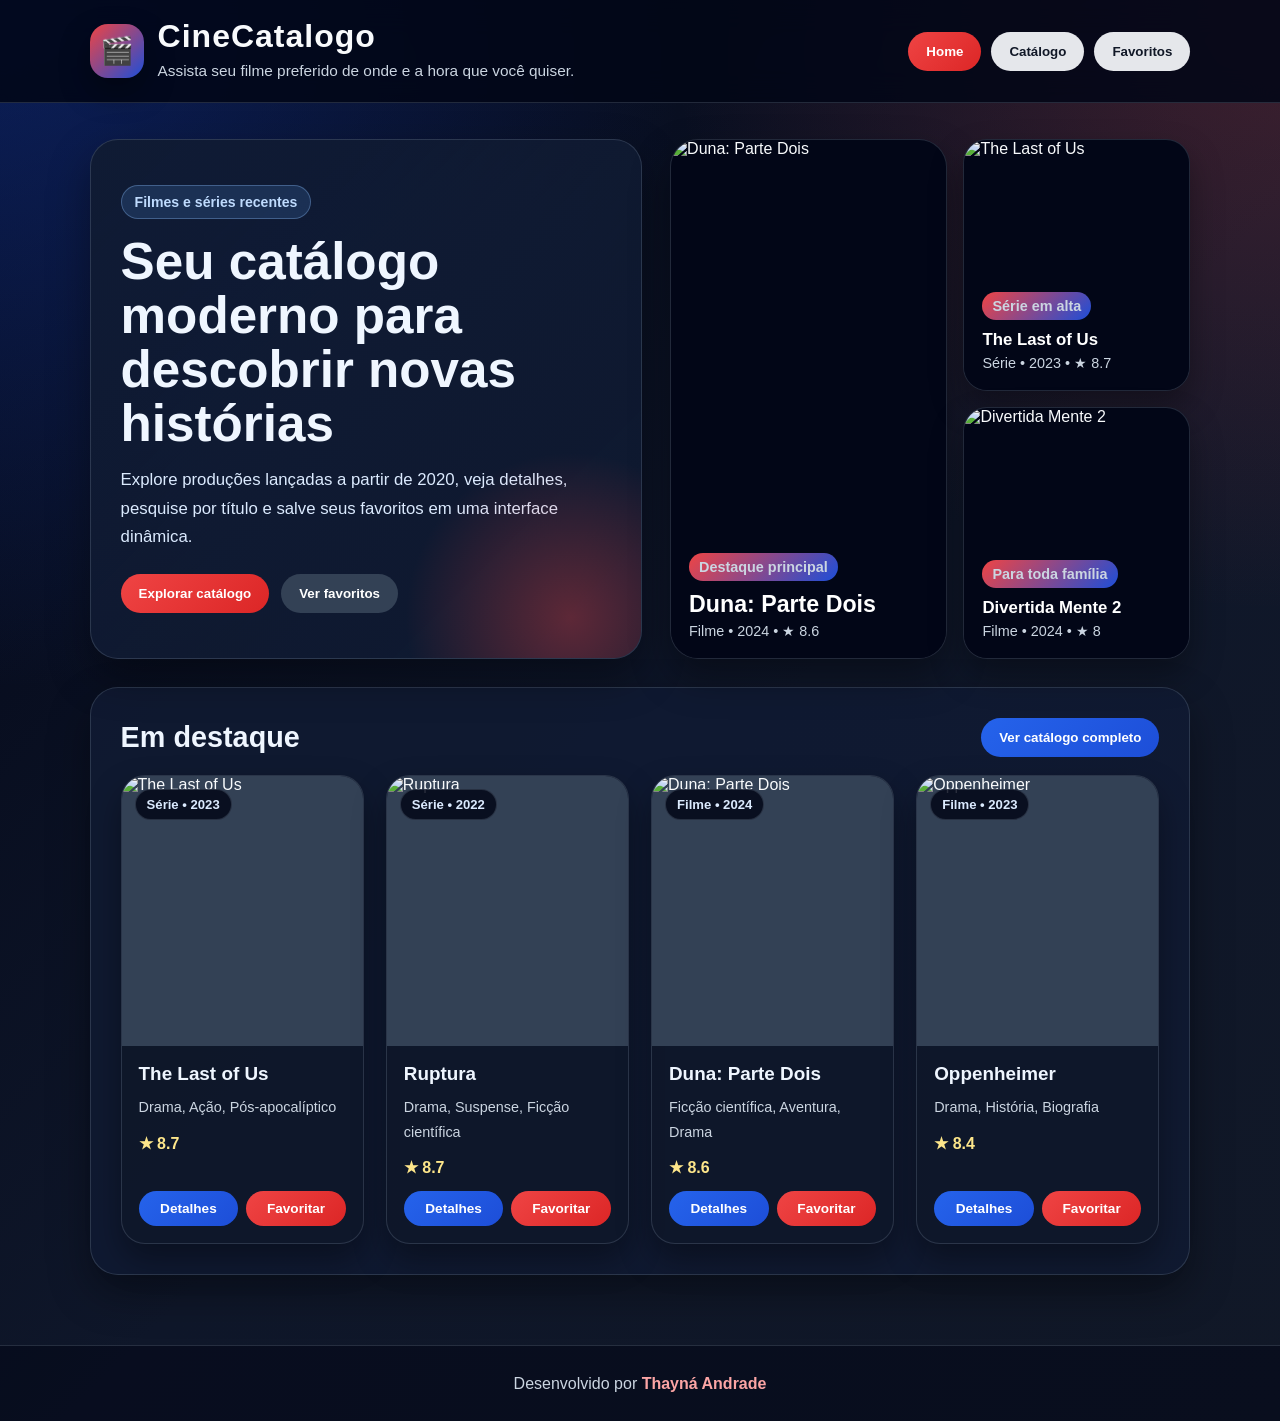
==== commit 4ed3e387: "index.html" ====
--- a/index.html
+++ b/index.html
@@ -9,7 +9,7 @@
   <!-- Linha 5: Ajusta a visualização do site em telas menores. -->
   <meta name="viewport" content="width=device-width, initial-scale=1.0">
   <!-- Linha 6: Define o título que aparece na aba do navegador. -->
-  <title>CinePlay</title>
+  <title>CineCatalogo</title>
 
   <!-- Linha 7: Conecta o arquivo style.css ao HTML para aplicar os estilos externos. -->
   <link rel="stylesheet" href="style.css">
@@ -27,7 +27,7 @@
       <!-- Linha 530: Cria uma divisão para organizar elementos na página. -->
       <div>
         <!-- Linha 531: Cria o título principal do site. -->
-        <h1>CinePlay</h1>
+        <h1>CineCatalogo</h1>
         <!-- Linha 532: Cria um parágrafo de texto. -->
         <p>Assista seu filme preferido de onde e a hora que você quiser.</p>
       <!-- Linha 533: Fecha uma divisão da página. -->
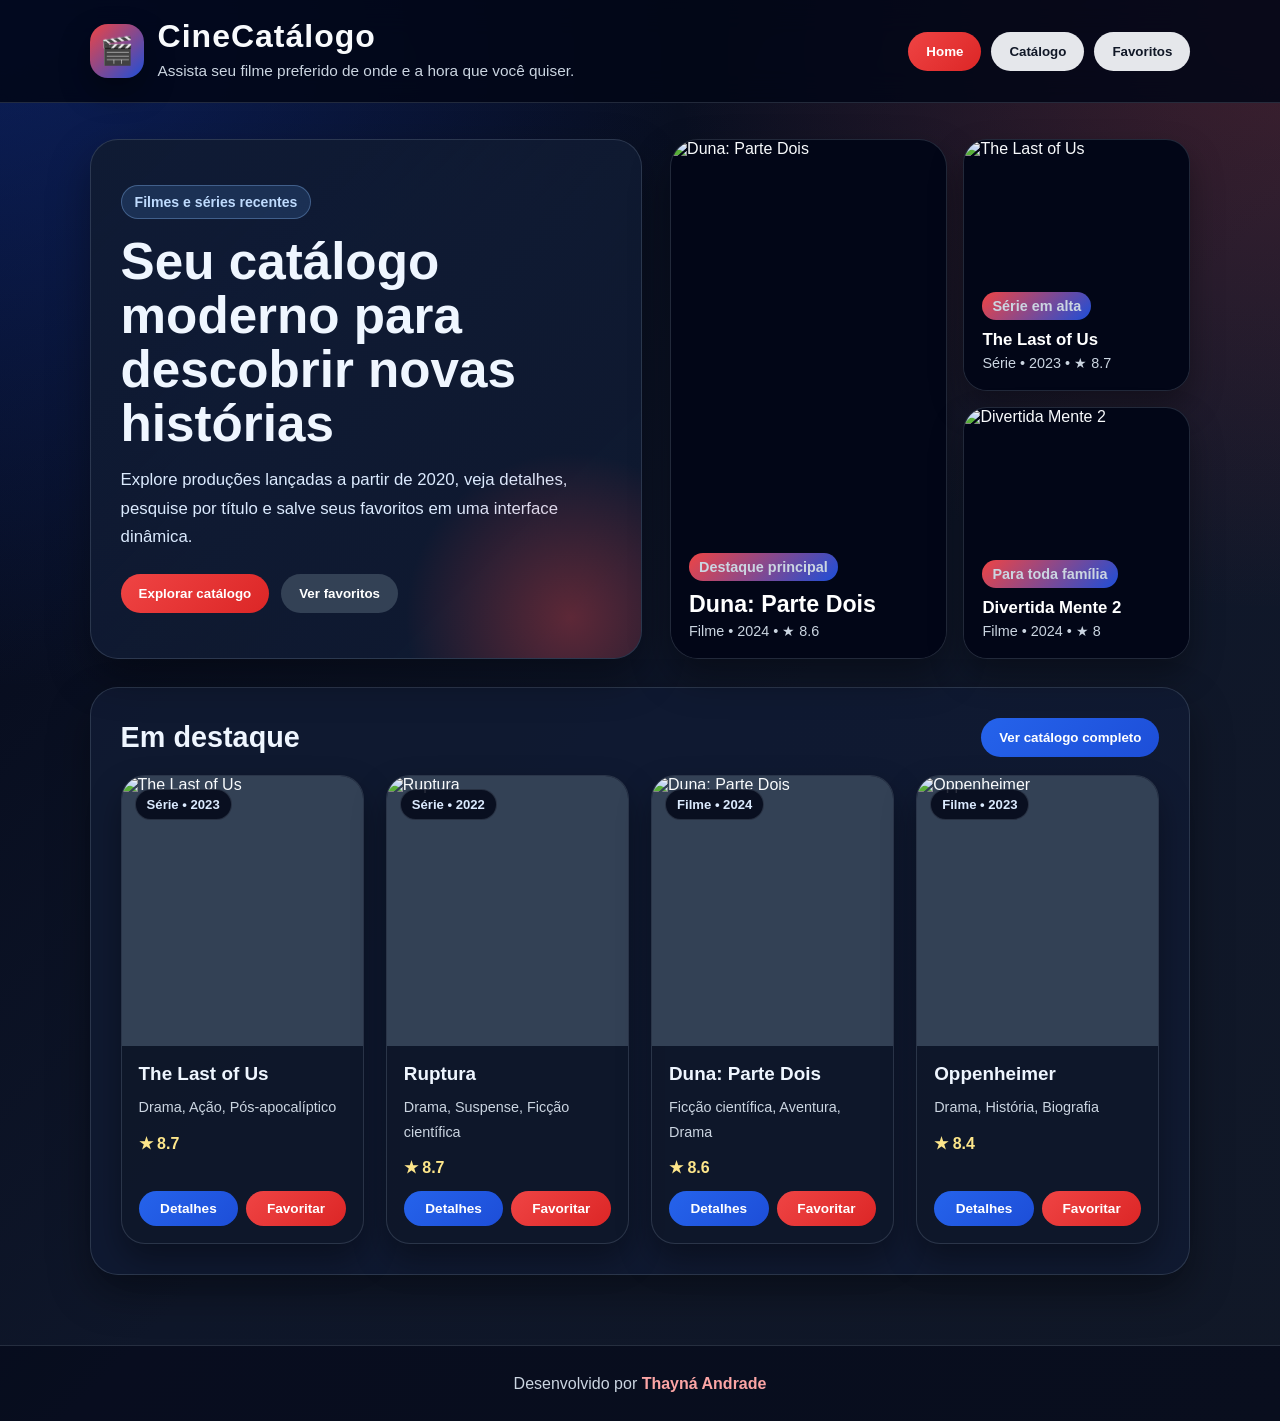
==== commit 9cbd5164: "Add files via upload adicionando arquivos do projeto" ====
--- a/index.html
+++ b/index.html
@@ -9,7 +9,7 @@
   <!-- Linha 5: Ajusta a visualização do site em telas menores. -->
   <meta name="viewport" content="width=device-width, initial-scale=1.0">
   <!-- Linha 6: Define o título que aparece na aba do navegador. -->
-  <title>CineCatalogo</title>
+  <title>CineCatálogo</title>
 
   <!-- Linha 7: Conecta o arquivo style.css ao HTML para aplicar os estilos externos. -->
   <link rel="stylesheet" href="style.css">
@@ -27,7 +27,7 @@
       <!-- Linha 530: Cria uma divisão para organizar elementos na página. -->
       <div>
         <!-- Linha 531: Cria o título principal do site. -->
-        <h1>CineCatalogo</h1>
+        <h1>CineCatálogo</h1>
         <!-- Linha 532: Cria um parágrafo de texto. -->
         <p>Assista seu filme preferido de onde e a hora que você quiser.</p>
       <!-- Linha 533: Fecha uma divisão da página. -->
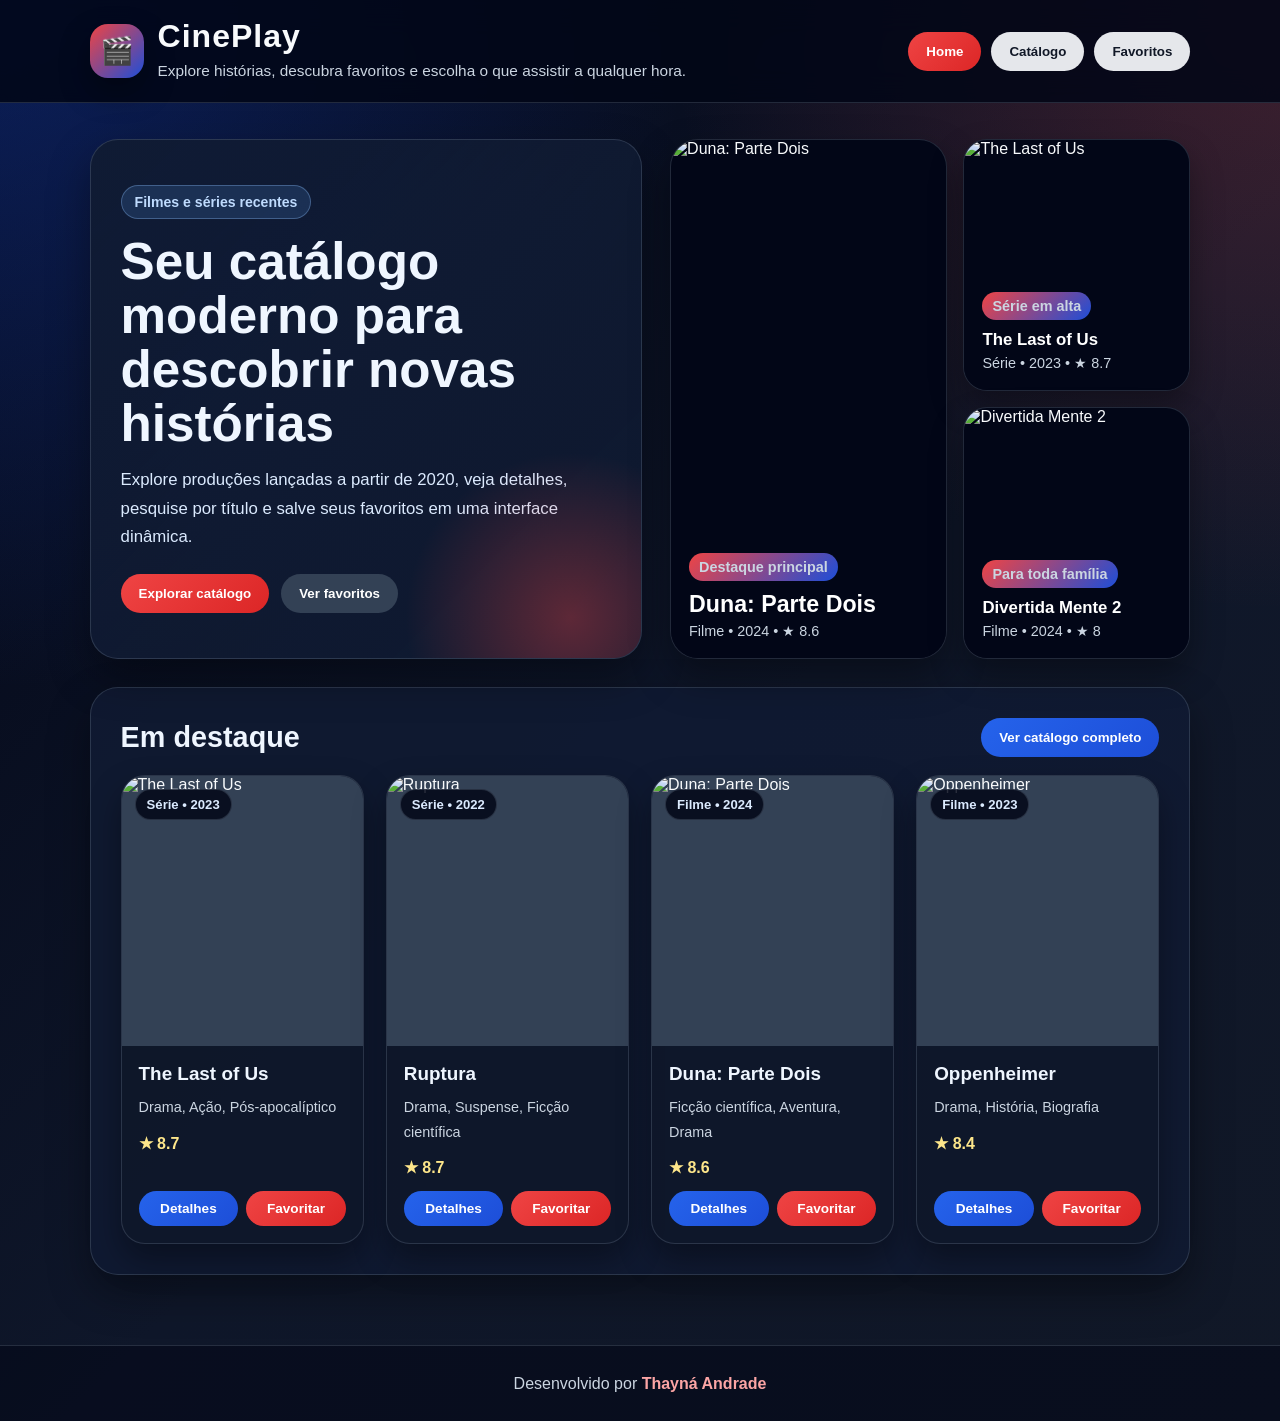
==== commit aac535f6: "index.html" ====
--- a/index.html
+++ b/index.html
@@ -9,7 +9,7 @@
   <!-- Linha 5: Ajusta a visualização do site em telas menores. -->
   <meta name="viewport" content="width=device-width, initial-scale=1.0">
   <!-- Linha 6: Define o título que aparece na aba do navegador. -->
-  <title>CineCatálogo</title>
+  <title>CinePlay</title>
 
   <!-- Linha 7: Conecta o arquivo style.css ao HTML para aplicar os estilos externos. -->
   <link rel="stylesheet" href="style.css">
@@ -27,9 +27,9 @@
       <!-- Linha 530: Cria uma divisão para organizar elementos na página. -->
       <div>
         <!-- Linha 531: Cria o título principal do site. -->
-        <h1>CineCatálogo</h1>
+        <h1>CinePlay</h1>
         <!-- Linha 532: Cria um parágrafo de texto. -->
-        <p>Assista seu filme preferido de onde e a hora que você quiser.</p>
+        <p>Explore histórias, descubra favoritos e escolha o que assistir a qualquer hora.</p>
       <!-- Linha 533: Fecha uma divisão da página. -->
       </div>
     <!-- Linha 534: Fecha uma divisão da página. -->
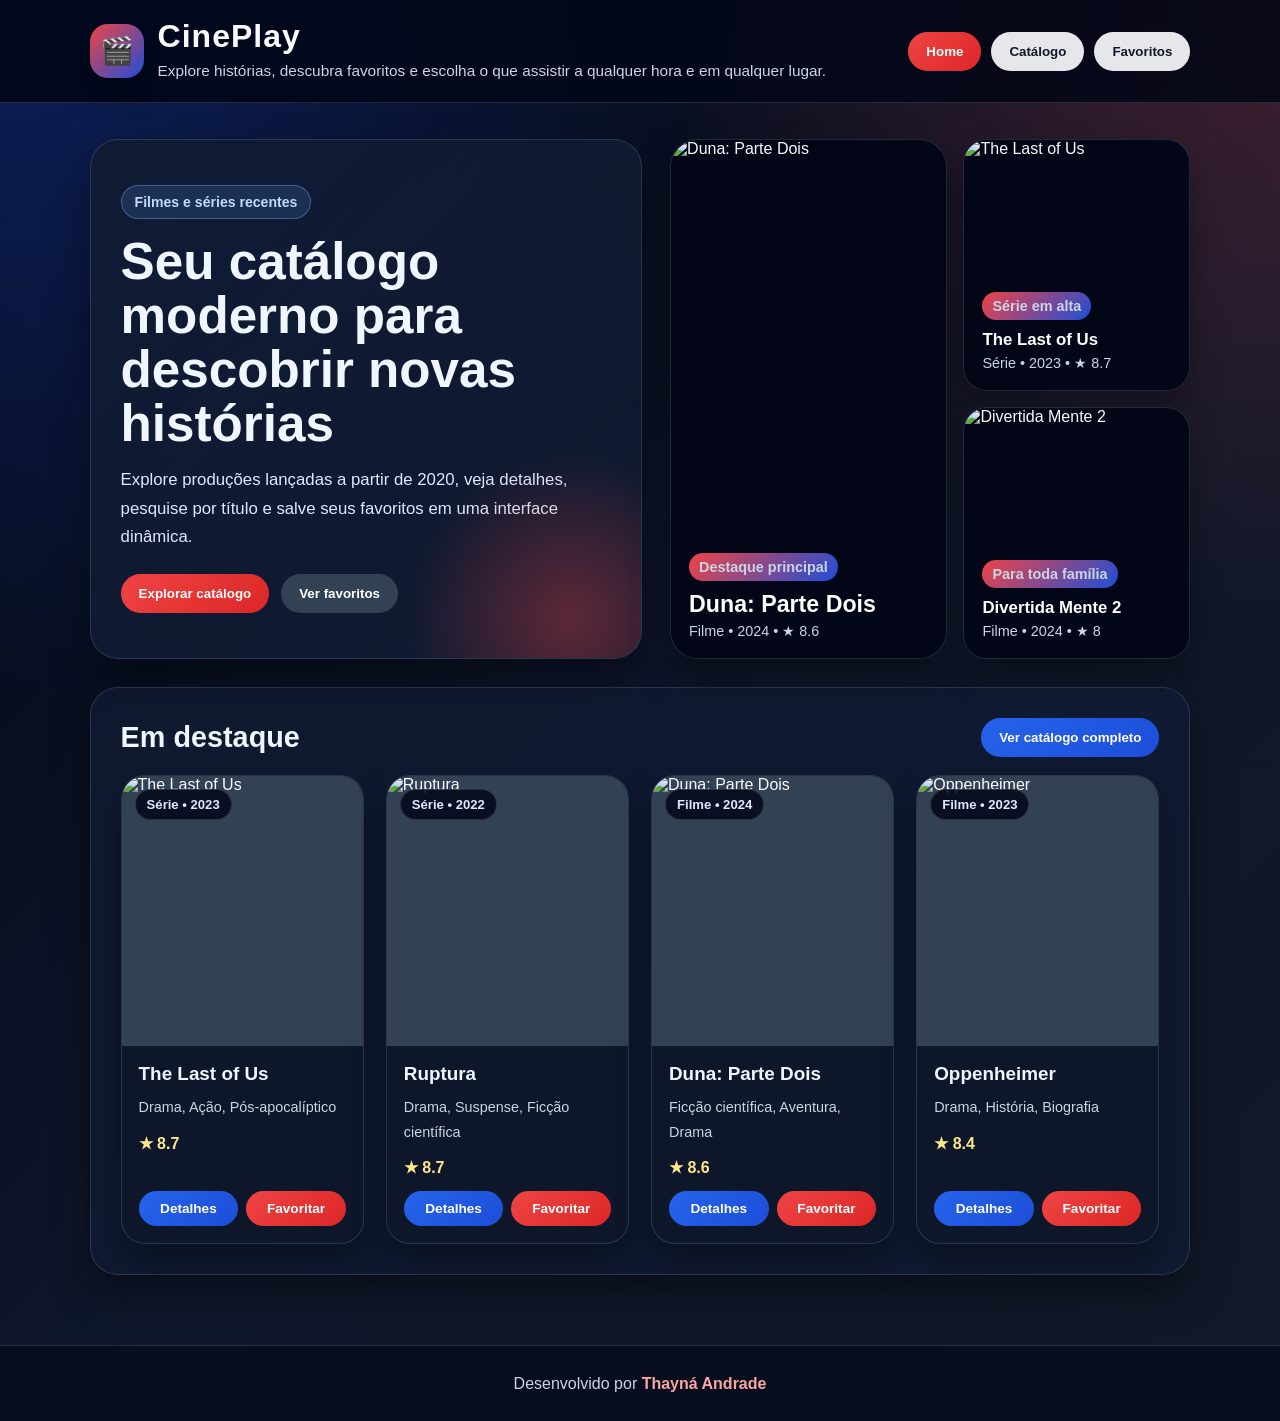
==== commit 363f72f5: "index.html" ====
--- a/index.html
+++ b/index.html
@@ -29,7 +29,7 @@
         <!-- Linha 531: Cria o título principal do site. -->
         <h1>CinePlay</h1>
         <!-- Linha 532: Cria um parágrafo de texto. -->
-        <p>Explore histórias, descubra favoritos e escolha o que assistir a qualquer hora.</p>
+        <p>Explore histórias, descubra favoritos e escolha o que assistir a qualquer hora e em qualquer lugar.</p>
       <!-- Linha 533: Fecha uma divisão da página. -->
       </div>
     <!-- Linha 534: Fecha uma divisão da página. -->
